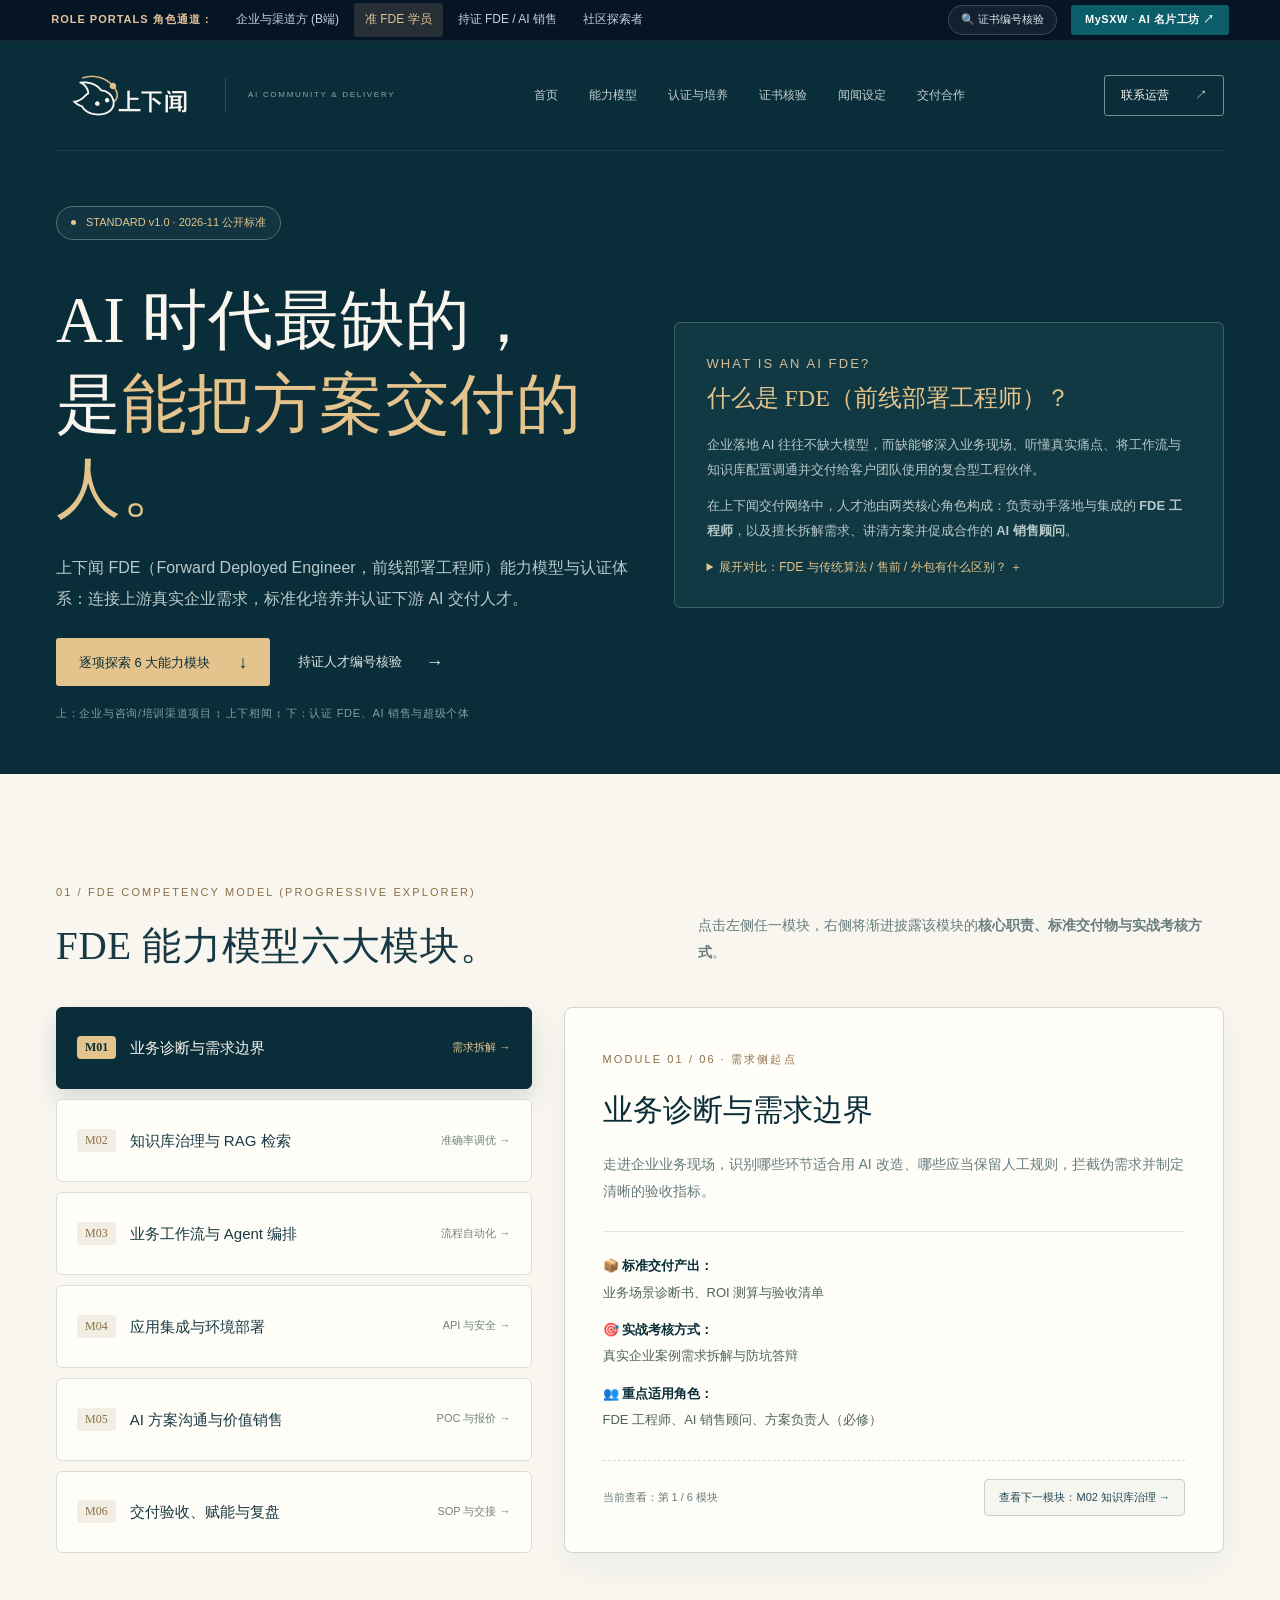
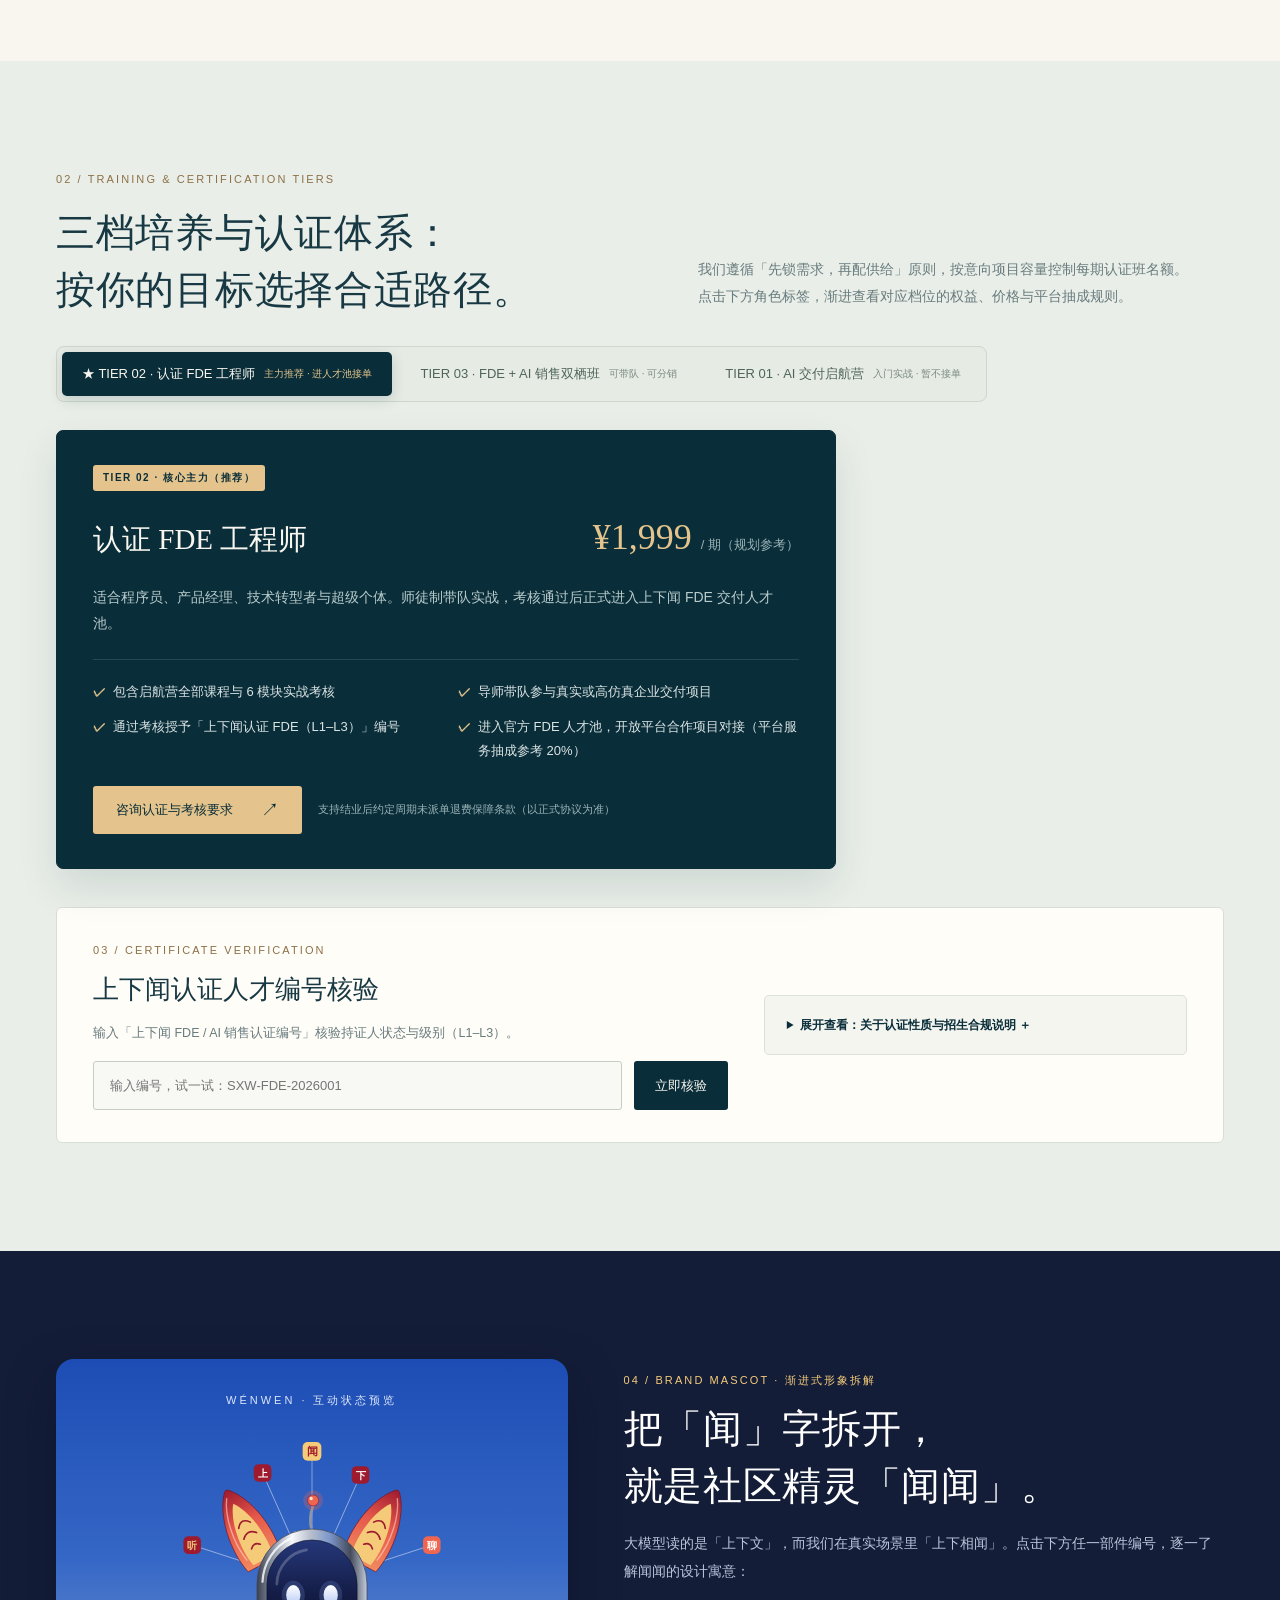
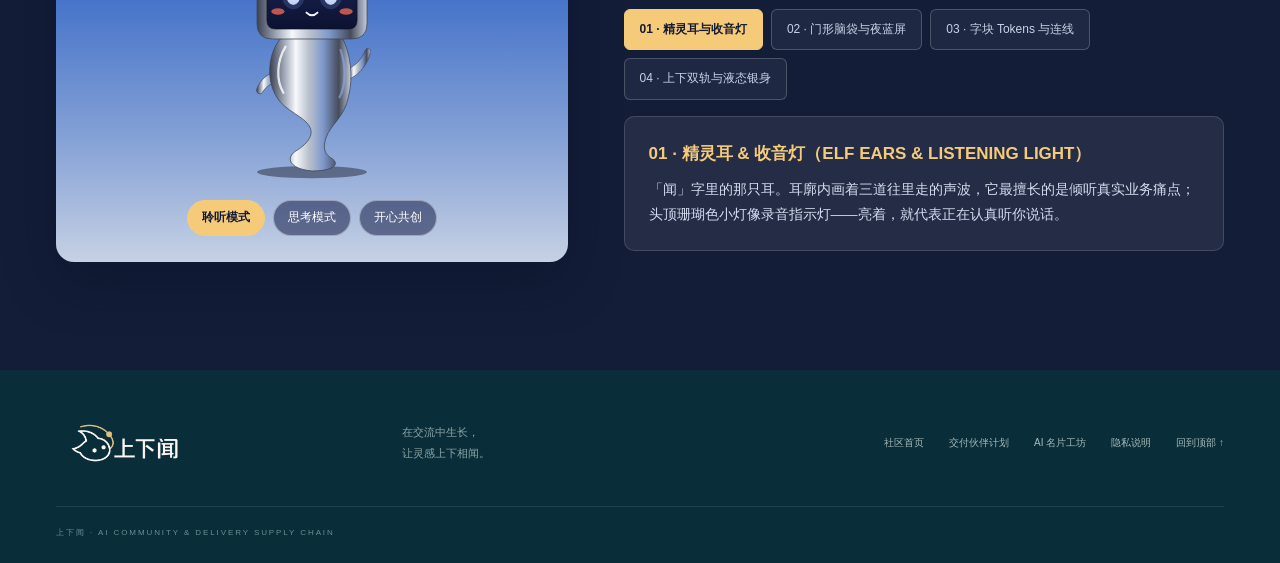
==== fde/index.html @ 6f439d98 "Deploy Shangxiawen official portal (HKMU layout + Progressive Disclosure UI + FDE Academy + WeChat M" ====
<!doctype html>
<html lang="zh-CN">
<head>
  <meta charset="utf-8">
  <meta name="viewport" content="width=device-width,initial-scale=1">
  <meta name="theme-color" content="#092d39">
  <meta name="description" content="上下闻 FDE（前线部署工程师）能力模型 v1.0、6 大考核模块、三级认证体系、证书核验与品牌精灵闻闻设定。">
  <title>FDE 能力模型与认证体系 · 上下闻</title>
  <link rel="icon" href="/assets/shangxiawen-logo.png" type="image/png">
  <link rel="stylesheet" href="/home.css">
  <link rel="stylesheet" href="/progressive.css">
  <link rel="stylesheet" href="/hkmu-portal.css">
  <style>
    .fde-hero-badge { display: inline-flex; align-items: center; gap: 10px; padding: 6px 14px; border: 1px solid #527176; border-radius: 30px; font-size: 11px; color: var(--gold); background: #ffffff0a; margin-bottom: 16px; }
    .definition-box { background: #103943; border: 1px solid #3f6068; border-radius: 6px; padding: 28px 32px; color: #e8ece8; }
    .definition-box h3 { font-family: var(--serif); font-size: 24px; color: var(--gold); margin-bottom: 12px; }
    .definition-box p { font-size: 13px; color: #b7c8c9; line-height: 1.95; }
    .definition-compare { display: grid; grid-template-columns: repeat(3, 1fr); gap: 14px; margin-top: 16px; padding-top: 16px; border-top: 1px solid #ffffff1a; }
    .definition-compare div strong { display: block; font-size: 12px; color: #f4f2e8; margin-bottom: 4px; }
    .definition-compare div span { font-size: 11px; color: #95aeb0; line-height: 1.6; display: block; }

    .tiers-section { background: var(--sage); }
    .tier-single-stage { max-width: 780px; }
    .tier-card { background: #fcfbf7; border: 1px solid #cfd6cc; border-radius: 7px; padding: 34px 36px; display: flex; flex-direction: column; position: relative; }
    .tier-card.featured { background: var(--sea); color: var(--paper); border-color: var(--sea); box-shadow: 0 18px 40px #092d391c; }
    .tier-badge { display: inline-block; align-self: flex-start; font-size: 10px; letter-spacing: 1.5px; padding: 4px 10px; border-radius: 3px; background: #e5ebe2; color: #476056; margin-bottom: 14px; }
    .tier-card.featured .tier-badge { background: var(--gold); color: var(--sea); font-weight: 600; }
    .tier-header-row { display: flex; justify-content: space-between; align-items: baseline; flex-wrap: wrap; gap: 16px; }
    .tier-card h3 { font-family: var(--serif); font-size: 29px; margin: 0; }
    .tier-price { font-family: Georgia, serif; font-size: 36px; color: var(--brass); }
    .tier-card.featured .tier-price { color: var(--gold); }
    .tier-price small { font-size: 13px; font-family: sans-serif; color: var(--muted); font-weight: 400; }
    .tier-card.featured .tier-price small { color: #9ab3b6; }
    .tier-desc { font-size: 14px; line-height: 1.9; color: var(--muted); margin: 14px 0 22px; }
    .tier-card.featured .tier-desc { color: #b9cccc; }
    .tier-list { list-style: none; padding: 0; margin: 0 0 24px; display: grid; grid-template-columns: 1fr 1fr; gap: 12px 24px; font-size: 13px; border-top: 1px solid #dfe4dc; padding-top: 20px; }
    .tier-card.featured .tier-list { border-color: #ffffff1f; color: #dce5e5; }
    .tier-list li { position: relative; padding-left: 20px; }
    .tier-list li::before { content: "✓"; position: absolute; left: 0; color: var(--brass); font-weight: bold; }
    .tier-card.featured .tier-list li::before { color: var(--gold); }

    .verify-box { background: #fffdf8; border: 1px solid var(--line); border-radius: 6px; padding: 32px 36px; margin-top: 38px; display: grid; grid-template-columns: 1.2fr 0.8fr; gap: 36px; align-items: center; }
    .verify-form { display: flex; gap: 12px; margin-top: 16px; }
    .verify-form input { flex: 1; padding: 12px 16px; border: 1px solid #c5cec4; border-radius: 3px; background: #f8f9f5; font-size: 13px; color: var(--ink); }
    .verify-result { margin-top: 16px; padding: 16px 20px; border-radius: 4px; background: #eef2ec; font-size: 12px; line-height: 1.85; color: #365249; }

    .wenwen-section { background: #141d38; color: #f3f5f9; overflow: hidden; }
    .wenwen-grid { display: grid; grid-template-columns: .92fr 1.08fr; gap: 56px; align-items: center; }
    .wenwen-stage { border-radius: 18px; padding: 32px 24px 26px; background: linear-gradient(180deg, #1D4DB4 0%, #3567C6 40%, #86A2D6 76%, #C6D1E4 100%); position: relative; text-align: center; box-shadow: 0 20px 50px rgba(8, 15, 38, 0.45); }
    .wenwen-stage svg { width: 100%; max-width: 330px; height: auto; margin: 0 auto; display: block; }
    .mood-switcher { display: flex; justify-content: center; gap: 8px; margin-top: 18px; flex-wrap: wrap; }
    .mood-switcher button { border: 1px solid rgba(255,255,255,0.4); background: rgba(20, 29, 71, 0.55); color: #fff; padding: 6px 14px; border-radius: 20px; font-size: 12px; backdrop-filter: blur(4px); transition: .2s; }
    .mood-switcher button.active { background: #F5CB7A; color: #141A33; border-color: #F5CB7A; font-weight: 600; }

    .anatomy-tabs { display: flex; flex-wrap: wrap; gap: 8px; margin-top: 24px; }
    .anatomy-tab { border: 1px solid rgba(255,255,255,0.2); background: rgba(255,255,255,0.05); color: #c7d2e8; padding: 9px 15px; border-radius: 6px; font-size: 12px; transition: .18s; }
    .anatomy-tab[aria-selected="true"] { background: #F5CB7A; color: #141A33; border-color: #F5CB7A; font-weight: 600; }
    .anatomy-detail-card { margin-top: 16px; background: rgba(255,255,255,0.07); border: 1px solid rgba(255,255,255,0.14); border-radius: 10px; padding: 22px 24px; }
    .anatomy-detail-card strong { display: block; font-size: 17px; color: #F5CB7A; margin-bottom: 8px; }
    .anatomy-detail-card p { font-size: 13.5px; color: #d5def0; line-height: 1.85; }

    @media (max-width: 960px) {
      .verify-box, .wenwen-grid, .definition-compare, .tier-list { grid-template-columns: 1fr; }
    }
  </style>
</head>
<body>
<a class="skip-link" href="#main">跳到主要内容</a>
<div class="hkmu-utility-bar" role="navigation" aria-label="受众角色快速通道">
  <div class="hkmu-utility-inner">
    <div class="hkmu-audience-links">
      <span class="hkmu-audience-label">ROLE PORTALS 角色通道：</span>
      <a href="/partners.html">企业与渠道方 (B端)</a>
      <a href="#programs" aria-current="true">准 FDE 学员</a>
      <a href="#verify">持证 FDE / AI 销售</a>
      <a href="/index.html#gathering">社区探索者</a>
    </div>
    <div class="hkmu-utility-right">
      <a href="#verify" class="hkmu-quick-search-btn"><span>🔍 证书编号核验</span></a>
      <a href="/index.html#card-studio" class="hkmu-portal-pill"><span>MySXW · AI 名片工坊 ↗</span></a>
    </div>
  </div>
</div>
<header class="header-shell" id="top">
  <div class="header wrap">
    <a class="brand" href="/" aria-label="上下闻首页"><img src="/assets/shangxiawen-logo.png" width="1947" height="808" alt="上下闻"><span>AI COMMUNITY &amp; DELIVERY</span></a>
    <nav aria-label="主导航">
      <a href="/">首页</a>
      <a href="#fde-model">能力模型</a>
      <a href="#programs">认证与培养</a>
      <a href="#verify">证书核验</a>
      <a href="#wenwen-ip">闻闻设定</a>
      <a href="/partners.html">交付合作</a>
    </nav>
    <a class="nav-contact" href="/partners.html#contact">联系运营 <span aria-hidden="true">↗</span></a>
  </div>
</header>

<main id="main">
  <div class="hero-wrap">
    <section class="hero wrap" aria-labelledby="fde-hero-heading">
      <div class="hero-copy">
        <div class="fde-hero-badge"><span class="small-dot" style="margin:0"></span> STANDARD v1.0 · 2026-11 公开标准</div>
        <h1 id="fde-hero-heading">AI 时代最缺的，<br>是<span>能把方案交付的人。</span></h1>
        <p class="hero-lead">上下闻 FDE（Forward Deployed Engineer，前线部署工程师）能力模型与认证体系：连接上游真实企业需求，标准化培养并认证下游 AI 交付人才。</p>
        <div class="actions">
          <a class="button gold" href="#fde-model">逐项探索 6 大能力模块 <span aria-hidden="true">↓</span></a>
          <a class="quiet-link" href="#verify">持证人才编号核验 <span aria-hidden="true">→</span></a>
        </div>
        <p class="hero-note">上：企业与咨询/培训渠道项目 ↕ 上下相闻 ↕ 下：认证 FDE、AI 销售与超级个体</p>
      </div>
      <div class="definition-box">
        <p class="eyebrow" style="color:#d8bd99">WHAT IS AN AI FDE?</p>
        <h3>什么是 FDE（前线部署工程师）？</h3>
        <p>企业落地 AI 往往不缺大模型，而缺能够深入业务现场、听懂真实痛点、将工作流与知识库配置调通并交付给客户团队使用的复合型工程伙伴。</p>
        <p style="margin-top:10px">在上下闻交付网络中，人才池由两类核心角色构成：负责动手落地与集成的 <strong>FDE 工程师</strong>，以及擅长拆解需求、讲清方案并促成合作的 <strong>AI 销售顾问</strong>。</p>
        <!-- 渐进式披露：岗位对比默认折叠 -->
        <details style="margin-top:14px">
          <summary style="cursor:pointer;font-size:12px;color:var(--gold)">展开对比：FDE 与传统算法 / 售前 / 外包有什么区别？ ＋</summary>
          <div class="definition-compare">
            <div>
              <strong>对比传统算法工程师</strong>
              <span>不局限于底层模型训练，专注业务场景应用、RAG 调优与最后十米交付。</span>
            </div>
            <div>
              <strong>对比传统售前顾问</strong>
              <span>不止于 PPT 方案演示，能现场搭建可验证的 POC 原型与自动化工作流。</span>
            </div>
            <div>
              <strong>对比普通软件外包</strong>
              <span>懂 AI 边界与 Prompt/Agent 范式，兼顾效果评估、异常接管与客户团队赋能。</span>
            </div>
          </div>
        </details>
      </div>
    </section>
  </div>

  <!-- 01. 渐进式主从浏览：FDE 能力模型 6 大模块（左侧选模块，右侧展示对应的考核详情） -->
  <section class="section wrap" id="fde-model" aria-labelledby="model-heading">
    <div class="section-head" style="margin-bottom:24px">
      <div>
        <p class="eyebrow muted">01 / FDE COMPETENCY MODEL (PROGRESSIVE EXPLORER)</p>
        <h2 id="model-heading">FDE 能力模型六大模块。</h2>
      </div>
      <p class="section-intro">点击左侧任一模块，右侧将渐进披露该模块的<strong>核心职责、标准交付物与实战考核方式</strong>。</p>
    </div>

    <div class="pd-master-detail">
      <div class="pd-module-list" role="tablist" aria-label="FDE 六大能力模块">
        <button type="button" class="pd-module-tab" role="tab" aria-selected="true" data-mod-idx="0">
          <div class="left"><span class="num">M01</span><strong>业务诊断与需求边界</strong></div>
          <span class="tag">需求拆解 →</span>
        </button>
        <button type="button" class="pd-module-tab" role="tab" aria-selected="false" data-mod-idx="1">
          <div class="left"><span class="num">M02</span><strong>知识库治理与 RAG 检索</strong></div>
          <span class="tag">准确率调优 →</span>
        </button>
        <button type="button" class="pd-module-tab" role="tab" aria-selected="false" data-mod-idx="2">
          <div class="left"><span class="num">M03</span><strong>业务工作流与 Agent 编排</strong></div>
          <span class="tag">流程自动化 →</span>
        </button>
        <button type="button" class="pd-module-tab" role="tab" aria-selected="false" data-mod-idx="3">
          <div class="left"><span class="num">M04</span><strong>应用集成与环境部署</strong></div>
          <span class="tag">API 与安全 →</span>
        </button>
        <button type="button" class="pd-module-tab" role="tab" aria-selected="false" data-mod-idx="4">
          <div class="left"><span class="num">M05</span><strong>AI 方案沟通与价值销售</strong></div>
          <span class="tag">POC 与报价 →</span>
        </button>
        <button type="button" class="pd-module-tab" role="tab" aria-selected="false" data-mod-idx="5">
          <div class="left"><span class="num">M06</span><strong>交付验收、赋能与复盘</strong></div>
          <span class="tag">SOP 与交接 →</span>
        </button>
      </div>

      <div class="pd-module-detail-stage pd-view-panel" id="mod-detail-stage" role="tabpanel" aria-live="polite">
        <div>
          <span class="eyebrow muted" id="mod-code">MODULE 01 / 06 · 需求侧起点</span>
          <h3 id="mod-title" style="font-family:var(--serif);font-size:30px;margin:12px 0 14px;color:var(--sea)">业务诊断与需求边界</h3>
          <p id="mod-desc" style="font-size:14px;color:var(--muted);line-height:1.95">走进企业业务现场，识别哪些环节适合用 AI 改造、哪些应当保留人工规则，拦截伪需求并制定清晰的验收指标。</p>
          <div style="margin-top:26px;padding-top:22px;border-top:1px solid #e2e6de;display:grid;gap:14px;font-size:13px">
            <div><strong style="color:var(--sea);display:block;margin-bottom:3px">📦 标准交付产出：</strong><span id="mod-output" style="color:#4f645c">业务场景诊断书、ROI 测算与验收清单</span></div>
            <div><strong style="color:var(--sea);display:block;margin-bottom:3px">🎯 实战考核方式：</strong><span id="mod-exam" style="color:#4f645c">真实企业案例需求拆解与防坑答辩</span></div>
            <div><strong style="color:var(--sea);display:block;margin-bottom:3px">👥 重点适用角色：</strong><span id="mod-role" style="color:#4f645c">FDE 工程师、AI 销售顾问、方案负责人（必修）</span></div>
          </div>
        </div>
        <div style="margin-top:28px;padding-top:18px;border-top:1px dashed #d5dcd2;display:flex;justify-content:space-between;align-items:center">
          <span style="font-size:11px;color:var(--muted)" id="mod-progress">当前查看：第 1 / 6 模块</span>
          <button type="button" class="pd-reveal-trigger" id="mod-next-btn" style="margin:0">查看下一模块：M02 知识库治理 →</button>
        </div>
      </div>
    </div>
  </section>

  <!-- 02. 渐进式档位切换：三档培养与认证体系（默认聚焦推荐档位，点击胶囊切换） -->
  <section class="section tiers-section" id="programs" aria-labelledby="tiers-heading">
    <div class="wrap">
      <div class="section-head" style="margin-bottom:28px">
        <div>
          <p class="eyebrow muted">02 / TRAINING &amp; CERTIFICATION TIERS</p>
          <h2 id="tiers-heading">三档培养与认证体系：<br>按你的目标选择合适路径。</h2>
        </div>
        <p class="section-intro">我们遵循「先锁需求，再配供给」原则，按意向项目容量控制每期认证班名额。<br>点击下方角色标签，渐进查看对应档位的权益、价格与平台抽成规则。</p>
      </div>

      <div class="pd-pill-bar" role="tablist" aria-label="选择培养与认证档位">
        <button type="button" class="pd-pill-btn" role="tab" aria-selected="true" data-tier-tab="tier2">
          <span>★ TIER 02 · 认证 FDE 工程师</span>
          <small>主力推荐 · 进人才池接单</small>
        </button>
        <button type="button" class="pd-pill-btn" role="tab" aria-selected="false" data-tier-tab="tier3">
          <span>TIER 03 · FDE + AI 销售双栖班</span>
          <small>可带队 · 可分销</small>
        </button>
        <button type="button" class="pd-pill-btn" role="tab" aria-selected="false" data-tier-tab="tier1">
          <span>TIER 01 · AI 交付启航营</span>
          <small>入门实战 · 暂不接单</small>
        </button>
      </div>

      <div class="tier-single-stage">
        <article class="tier-card featured pd-view-panel" data-tier-panel="tier2">
          <span class="tier-badge">TIER 02 · 核心主力（推荐）</span>
          <div class="tier-header-row">
            <h3>认证 FDE 工程师</h3>
            <div class="tier-price">¥1,999 <small>/ 期（规划参考）</small></div>
          </div>
          <p class="tier-desc">适合程序员、产品经理、技术转型者与超级个体。师徒制带队实战，考核通过后正式进入上下闻 FDE 交付人才池。</p>
          <ul class="tier-list">
            <li>包含启航营全部课程与 6 模块实战考核</li>
            <li>导师带队参与真实或高仿真企业交付项目</li>
            <li>通过考核授予「上下闻认证 FDE（L1–L3）」编号</li>
            <li>进入官方 FDE 人才池，开放平台合作项目对接（平台服务抽成参考 20%）</li>
          </ul>
          <div style="display:flex;gap:16px;align-items:center;flex-wrap:wrap">
            <a class="button gold" href="/partners.html#contact" style="width:auto">咨询认证与考核要求 <span>↗</span></a>
            <span style="font-size:11px;color:#9ab3b6">支持结业后约定周期未派单退费保障条款（以正式协议为准）</span>
          </div>
        </article>

        <article class="tier-card pd-view-panel" data-tier-panel="tier3" hidden>
          <span class="tier-badge">TIER 03 · 复合伙伴</span>
          <div class="tier-header-row">
            <h3>FDE + AI 销售双栖班</h3>
            <div class="tier-price">¥2,999 <small>/ 期（规划参考）</small></div>
          </div>
          <p class="tier-desc">适合咨询顾问、ToB 销售、运营主理人及 OPC 团队负责人。既懂技术交付边界，又能独立谈单与带队交付。</p>
          <ul class="tier-list">
            <li>涵盖 FDE 交付能力 + AI 销售谈单与陪跑方法论</li>
            <li>进入 FDE 人才池 + AI 销售池双重对接网络</li>
            <li>具备带人交付与渠道业务分销资格（平台服务抽成参考 15%）</li>
            <li>优秀者可申请成为上下闻城市合伙人</li>
          </ul>
          <div>
            <a class="button dark" href="/partners.html#contact" style="width:auto">了解双栖伙伴与城市合作 <span>↗</span></a>
          </div>
        </article>

        <article class="tier-card pd-view-panel" data-tier-panel="tier1" hidden>
          <span class="tier-badge">TIER 01 · 入门实战</span>
          <div class="tier-header-row">
            <h3>AI 交付启航营</h3>
            <div class="tier-price">¥999 <small>/ 期（规划参考）</small></div>
          </div>
          <p class="tier-desc">适合希望掌握 FDE 六大模块基础方法、跑通从需求诊断到工作流搭建全流程的学习者与转型探索者。</p>
          <ul class="tier-list">
            <li>FDE 能力模型 6 大模块核心方法精讲</li>
            <li>真实企业脱敏场景沙盘演练</li>
            <li>上下闻校友社群与线下城市沙龙优先席位</li>
            <li>结业颁发启航营完课证明（暂不进入派单池）</li>
          </ul>
          <div>
            <a class="button dark" href="/partners.html#contact" style="width:auto">预约启航营名单 <span>↗</span></a>
          </div>
        </article>
      </div>

      <div class="verify-box" id="verify" aria-labelledby="verify-heading">
        <div>
          <p class="eyebrow muted">03 / CERTIFICATE VERIFICATION</p>
          <h3 id="verify-heading" style="font-family:var(--serif);font-size:26px;margin:6px 0 8px">上下闻认证人才编号核验</h3>
          <p style="font-size:12.5px;color:var(--muted);line-height:1.85">输入「上下闻 FDE / AI 销售认证编号」核验持证人状态与级别（L1–L3）。</p>
          <form class="verify-form" id="verify-form">
            <input type="text" id="cert-input" placeholder="输入编号，试一试：SXW-FDE-2026001" aria-label="证书编号">
            <button type="submit" class="button dark" style="padding:12px 20px;min-height:0">立即核验</button>
          </form>
          <div class="verify-result" id="verify-result" hidden></div>
        </div>
        <div>
          <details style="background:#f4f5ef;padding:18px 22px;border-radius:5px;border:1px solid #dce1d7;font-size:12px;line-height:1.85;color:#556860">
            <summary style="cursor:pointer;color:var(--sea);font-weight:600">展开查看：关于认证性质与招生合规说明 ＋</summary>
            <div style="margin-top:10px">
              <p>1.「上下闻 FDE 认证」系上下闻平台基于企业实战需求制定的自有能力评估标准，非国家职业资格认证。</p>
              <p style="margin-top:6px">2. 首批认证班严格遵循「先锁需求，再造供给」原则，待 B 端渠道合作签约达标后定向开启招生，具体开班排期与退费条款以正式协议为准。</p>
            </div>
          </details>
        </div>
      </div>
    </div>
  </section>

  <!-- 04. 闻闻 SVG 互动与渐进式部件拆解 -->
  <section class="section wenwen-section" id="wenwen-ip" aria-labelledby="wenwen-heading">
    <svg width="0" height="0" style="position:absolute;width:0;height:0;overflow:hidden" aria-hidden="true" focusable="false">
      <defs>
        <linearGradient id="wwChrome" x1="0" y1="0" x2="1" y2="0">
          <stop offset="0" stop-color="#3B4150"></stop>
          <stop offset="0.16" stop-color="#959DAD"></stop>
          <stop offset="0.32" stop-color="#F6F8FC"></stop>
          <stop offset="0.48" stop-color="#BAC1CD"></stop>
          <stop offset="0.66" stop-color="#7D97CB"></stop>
          <stop offset="0.85" stop-color="#454B5A"></stop>
          <stop offset="1" stop-color="#C3CCDC"></stop>
        </linearGradient>
        <linearGradient id="wwPanel" x1="0" y1="0" x2="0" y2="1">
          <stop offset="0" stop-color="#26387A"></stop>
          <stop offset="0.6" stop-color="#141D47"></stop>
          <stop offset="1" stop-color="#0C1230"></stop>
        </linearGradient>
        <linearGradient id="wwEarFill" x1="0" y1="1" x2="0" y2="0">
          <stop offset="0" stop-color="#F28A5E"></stop>
          <stop offset="0.55" stop-color="#E5574A"></stop>
          <stop offset="1" stop-color="#9E1A2E"></stop>
        </linearGradient>
        <linearGradient id="wwEyeFill" x1="0" y1="0" x2="0" y2="1">
          <stop offset="0" stop-color="#FFFFFF"></stop>
          <stop offset="1" stop-color="#B9CCF5"></stop>
        </linearGradient>
        <g id="wwEar">
          <path d="M -34 0 C -46 -48 -34 -116 -4 -148 Q 0 -152 4 -148 C 34 -116 46 -48 34 0 Z" fill="url(#wwEarFill)" stroke="#7A1424" stroke-width="1.2"></path>
          <path d="M -20 -6 C -28 -44 -20 -96 0 -122 C 20 -96 28 -44 20 -6 Z" fill="#F5CB7A"></path>
          <g fill="none" stroke="#9E1A2E" stroke-width="3" stroke-linecap="round">
            <path d="M -9 -34 Q 0 -44 9 -34"></path>
            <path d="M -13 -56 Q 0 -70 13 -56"></path>
            <path d="M -12 -78 Q 0 -94 12 -78"></path>
          </g>
          <path d="M -26 -20 C -34 -60 -24 -110 -6 -136" fill="none" stroke="#FFD9C9" stroke-width="2.5" stroke-linecap="round" opacity="0.6"></path>
        </g>
        <g id="wwAntenna">
          <path d="M 300 204 Q 293 180 302 158" fill="none" stroke="#8D95A6" stroke-width="5" stroke-linecap="round"></path>
          <circle cx="302" cy="148" r="18" fill="#EE6650" opacity="0.28"></circle>
          <circle cx="302" cy="148" r="10" fill="#EE6650" stroke="#9E1A2E" stroke-width="1.2"></circle>
          <circle cx="298.5" cy="144.5" r="3" fill="#FFE1D6"></circle>
        </g>
        <g id="wwDoor">
          <path d="M 200 300 A 100 100 0 0 1 400 300 L 400 372 Q 400 400 372 400 L 228 400 Q 200 400 200 372 Z" fill="url(#wwChrome)" stroke="#3F4655" stroke-width="1.4"></path>
          <path d="M 210 296 A 91 91 0 0 1 262 217" fill="none" stroke="#FFFFFF" stroke-width="4" stroke-linecap="round" opacity="0.8"></path>
          <path d="M 218 302 A 82 82 0 0 1 382 302 L 382 366 Q 382 382 366 382 L 234 382 Q 218 382 218 366 Z" fill="url(#wwPanel)" stroke="#0A0F24" stroke-width="1"></path>
          <path d="M 236 300 A 64 64 0 0 1 290 238" fill="none" stroke="#FFFFFF" stroke-width="5" stroke-linecap="round" opacity="0.22"></path>
        </g>
        <g id="wwEyes">
          <ellipse cx="266" cy="320" rx="21" ry="26" fill="#8FB0FF" opacity="0.18"></ellipse>
          <ellipse cx="334" cy="320" rx="21" ry="26" fill="#8FB0FF" opacity="0.18"></ellipse>
          <ellipse cx="266" cy="320" rx="13" ry="18" fill="url(#wwEyeFill)"></ellipse>
          <ellipse cx="334" cy="320" rx="13" ry="18" fill="url(#wwEyeFill)"></ellipse>
        </g>
        <g id="wwBlush" fill="#EE6650" opacity="0.8">
          <ellipse cx="238" cy="350" rx="12" ry="6"></ellipse>
          <ellipse cx="362" cy="350" rx="12" ry="6"></ellipse>
        </g>
        <g id="wwBody">
          <path d="M 238 458 C 220 462 206 474 200 490 C 197 498 205 503 210 497 C 216 486 226 480 240 478 Z" fill="url(#wwChrome)" stroke="#3F4655" stroke-width="1.2"></path>
          <path d="M 362 456 C 378 450 390 438 396 422 C 399 414 408 416 406 425 C 402 444 388 464 366 474 Z" fill="url(#wwChrome)" stroke="#3F4655" stroke-width="1.2"></path>
          <path d="M 246 396 C 222 420 214 470 236 506 C 252 532 286 540 296 560 C 304 576 290 592 270 604 C 252 616 258 636 300 640 C 342 640 352 626 334 616 C 318 606 322 590 326 578 C 334 556 360 540 366 506 C 376 470 370 424 354 396 Z" fill="url(#wwChrome)" stroke="#3F4655" stroke-width="1.4"></path>
          <path d="M 252 414 C 236 440 234 474 248 498" fill="none" stroke="#FFFFFF" stroke-width="4" stroke-linecap="round" opacity="0.8"></path>
          <path d="M 352 420 C 362 450 362 482 350 506" fill="none" stroke="#8EAEEB" stroke-width="4" stroke-linecap="round" opacity="0.6"></path>
        </g>
        <g id="wwBurst" fill="none" stroke="#E3EAF8" stroke-width="1.4" stroke-opacity="0.65" stroke-linecap="round">
          <g transform="rotate(0 300 300)"><path d="M300 300 L300 76"></path><g transform="translate(300 59)"><rect x="-17" y="-17" width="34" height="34" rx="9" fill="#F5CB7A" stroke="none"></rect><text x="0" y="7" text-anchor="middle" font-family="serif" font-weight="900" font-size="20" fill="#9E1A2E" stroke="none">闻</text></g></g>
          <g transform="rotate(-24 300 300)"><path d="M300 300 L300 96"></path><g transform="translate(300 79) rotate(24)"><rect x="-16" y="-16" width="32" height="32" rx="9" fill="#9E1A2E" stroke="none"></rect><text x="0" y="6.5" text-anchor="middle" font-family="serif" font-weight="900" font-size="19" fill="#FFFFFF" stroke="none">上</text></g></g>
          <g transform="rotate(24 300 300)"><path d="M300 300 L300 100"></path><g transform="translate(300 83) rotate(-24)"><rect x="-16" y="-16" width="32" height="32" rx="9" fill="#9E1A2E" stroke="none"></rect><text x="0" y="6.5" text-anchor="middle" font-family="serif" font-weight="900" font-size="19" fill="#FFFFFF" stroke="none">下</text></g></g>
          <g transform="rotate(-72 300 300)"><path d="M300 300 L300 88"></path><g transform="translate(300 71) rotate(72)"><rect x="-16" y="-16" width="32" height="32" rx="9" fill="#9E1A2E" stroke="none"></rect><text x="0" y="6.5" text-anchor="middle" font-family="serif" font-weight="900" font-size="19" fill="#F5CB7A" stroke="none">听</text></g></g>
          <g transform="rotate(72 300 300)"><path d="M300 300 L300 88"></path><g transform="translate(300 71) rotate(-72)"><rect x="-16" y="-16" width="32" height="32" rx="9" fill="#EE6650" stroke="none"></rect><text x="0" y="6.5" text-anchor="middle" font-family="serif" font-weight="900" font-size="19" fill="#FFFFFF" stroke="none">聊</text></g></g>
        </g>
      </defs>
    </svg>

    <div class="wrap wenwen-grid">
      <div class="wenwen-stage">
        <p style="font-size:11px;letter-spacing:3px;color:#DCE6FA;margin-bottom:8px">WÉNWEN · 互动状态预览</p>
        <svg id="ww-svg-listen" viewBox="0 0 600 660" role="img" aria-label="闻闻精灵：聆听状态">
          <ellipse cx="300" cy="642" rx="100" ry="11" fill="#05070E" opacity="0.4"></ellipse>
          <use href="#wwBody"></use>
          <use href="#wwBurst"></use>
          <use href="#wwEar" transform="translate(214 262) rotate(-28)"></use>
          <use href="#wwEar" transform="translate(386 262) rotate(28) scale(-1 1)"></use>
          <use href="#wwAntenna"></use>
          <use href="#wwDoor"></use>
          <use href="#wwEyes"></use>
          <use href="#wwBlush"></use>
          <path d="M 290 352 Q 300 362 310 352" fill="none" stroke="#F4F7FF" stroke-width="3.5" stroke-linecap="round"></path>
        </svg>
        <svg id="ww-svg-think" viewBox="0 0 600 660" role="img" aria-label="闻闻精灵：思考状态" hidden>
          <ellipse cx="300" cy="642" rx="100" ry="11" fill="#05070E" opacity="0.4"></ellipse>
          <use href="#wwBody"></use>
          <use href="#wwBurst"></use>
          <use href="#wwEar" transform="translate(214 262) rotate(-16)"></use>
          <use href="#wwEar" transform="translate(386 266) rotate(46) scale(-1 1)"></use>
          <use href="#wwAntenna"></use>
          <use href="#wwDoor"></use>
          <ellipse cx="272" cy="312" rx="12" ry="16" fill="url(#wwEyeFill)"></ellipse>
          <ellipse cx="340" cy="312" rx="12" ry="16" fill="url(#wwEyeFill)"></ellipse>
          <use href="#wwBlush"></use>
          <circle cx="306" cy="355" r="5.5" fill="none" stroke="#F4F7FF" stroke-width="3"></circle>
          <circle cx="300" cy="290" r="128" fill="none" stroke="#FFFFFF" stroke-width="3" stroke-dasharray="3 13" stroke-linecap="round" opacity="0.85"></circle>
        </svg>
        <svg id="ww-svg-happy" viewBox="0 0 600 660" role="img" aria-label="闻闻精灵：开心状态" hidden>
          <ellipse cx="300" cy="642" rx="100" ry="11" fill="#05070E" opacity="0.4"></ellipse>
          <use href="#wwBody"></use>
          <use href="#wwBurst"></use>
          <use href="#wwEar" transform="translate(216 258) rotate(-18)"></use>
          <use href="#wwEar" transform="translate(384 258) rotate(18) scale(-1 1)"></use>
          <use href="#wwAntenna"></use>
          <use href="#wwDoor"></use>
          <path d="M 250 326 Q 266 302 282 326 M 318 326 Q 334 302 350 326" fill="none" stroke="#F4F7FF" stroke-width="6" stroke-linecap="round"></path>
          <use href="#wwBlush"></use>
          <path d="M 284 342 Q 300 372 316 342 Z" fill="#F4F7FF" stroke="#F4F7FF" stroke-width="2" stroke-linejoin="round"></path>
        </svg>
        <div class="mood-switcher" role="group" aria-label="切换闻闻表情">
          <button type="button" class="active" data-mood="listen">聆听模式</button>
          <button type="button" data-mood="think">思考模式</button>
          <button type="button" data-mood="happy">开心共创</button>
        </div>
      </div>

      <div>
        <p class="eyebrow" style="color:#F5CB7A">04 / BRAND MASCOT · 渐进式形象拆解</p>
        <h2 id="wenwen-heading" style="color:#fff;margin-top:10px">把「闻」字拆开，<br>就是社区精灵「闻闻」。</h2>
        <p style="font-size:14px;color:#b9c5dc;line-height:1.95;margin-top:16px">
          大模型读的是「上下文」，而我们在真实场景里「上下相闻」。点击下方任一部件编号，逐一了解闻闻的设计寓意：
        </p>

        <div class="anatomy-tabs" role="tablist" aria-label="闻闻部位拆解">
          <button type="button" class="anatomy-tab" role="tab" aria-selected="true" data-anat="0">01 · 精灵耳与收音灯</button>
          <button type="button" class="anatomy-tab" role="tab" aria-selected="false" data-anat="1">02 · 门形脑袋与夜蓝屏</button>
          <button type="button" class="anatomy-tab" role="tab" aria-selected="false" data-anat="2">03 · 字块 Tokens 与连线</button>
          <button type="button" class="anatomy-tab" role="tab" aria-selected="false" data-anat="3">04 · 上下双轨与液态银身</button>
        </div>
        <div class="anatomy-detail-card pd-view-panel" id="anatomy-detail">
          <strong id="anat-title">01 · 精灵耳 &amp; 收音灯（ELF EARS &amp; LISTENING LIGHT）</strong>
          <p id="anat-desc">「闻」字里的那只耳。耳廓内画着三道往里走的声波，它最擅长的是倾听真实业务痛点；头顶珊瑚色小灯像录音指示灯——亮着，就代表正在认真听你说话。</p>
        </div>
      </div>
    </div>
  </section>
</main>

<footer class="footer">
  <div class="wrap footer-inner">
    <a class="brand" href="/" aria-label="返回上下闻首页"><img src="/assets/shangxiawen-logo.png" width="1947" height="808" alt="上下闻"></a>
    <p>在交流中生长，<br>让灵感上下相闻。</p>
    <nav aria-label="页尾导航">
      <a href="/">社区首页</a>
      <a href="/partners.html">交付伙伴计划</a>
      <a href="/#card-studio">AI 名片工坊</a>
      <a href="/privacy.html">隐私说明</a>
      <a href="#top">回到顶部 ↑</a>
    </nav>
    <span class="footer-sign">上下闻 · AI COMMUNITY &amp; DELIVERY SUPPLY CHAIN</span>
  </div>
</footer>

<script>
  // 1. FDE 6 大模块渐进式主从面板数据与交互
  const fdeModules = [
    {
      code: 'MODULE 01 / 06 · 需求侧起点',
      title: '业务诊断与需求边界',
      desc: '走进企业业务现场，识别哪些环节适合用 AI 改造、哪些应当保留人工规则，拦截伪需求并制定清晰的验收指标。',
      output: '业务场景诊断书、ROI 测算与验收清单',
      exam: '真实企业案例需求拆解与防坑答辩',
      role: 'FDE 工程师、AI 销售顾问、方案负责人（必修）',
      nextLabel: '查看下一模块：M02 知识库治理 →'
    },
    {
      code: 'MODULE 02 / 06 · 数据与知识层',
      title: '知识库治理与 RAG 检索',
      desc: '清洗企业非结构化文档（PDF、表格、手册），设计切片策略、元数据标签与检索增强管线，解决幻觉与答非所问。',
      output: '高准确率企业知识库、QA 测试集（≥50 题）',
      exam: '召回率与回答准确率盲测达标',
      role: 'FDE 工程师、知识工程实施伙伴',
      nextLabel: '查看下一模块：M03 业务工作流 →'
    },
    {
      code: 'MODULE 03 / 06 · 流程编排层',
      title: '业务工作流与 Agent 编排',
      desc: '使用主流编排工具（Dify / Coze / n8n / LangGraph 等）把多步业务动作串成稳定流程，设计人工复核与异常兜底节点。',
      output: '可稳定运行的自动化工作流与异常处理手册',
      exam: '给定边界条件下的压力测试与容错验收',
      role: 'FDE 工程师、独立开发者、工作流专家',
      nextLabel: '查看下一模块：M04 应用集成 →'
    },
    {
      code: 'MODULE 04 / 06 · 系统工程层',
      title: '应用集成与环境部署',
      desc: '将 AI 能力接入企微、飞书、钉钉或现有业务系统 API，处理私有化/云端环境配置、权限隔离与数据安全合规。',
      output: '端到端集成系统、接口文档与安全检查表',
      exam: '跨平台联调演示与权限安全审查',
      role: 'FDE 工程师、全栈开发与系统集成团队',
      nextLabel: '查看下一模块：M05 方案沟通 →'
    },
    {
      code: 'MODULE 05 / 06 · 商业转化层',
      title: 'AI 方案沟通与价值销售',
      desc: '面向企业决策者与业务负责人，用听得懂的业务语言讲清 AI 方案价值、边界与报价逻辑，现场演示 POC 打消顾虑。',
      output: 'POC 现场演示方案、立项建议书与报价单',
      exam: '模拟客户老板与业务主管现场高压问答',
      role: 'AI 销售顾问、FDE 双栖伙伴、咨询顾问',
      nextLabel: '查看下一模块：M06 交付验收 →'
    },
    {
      code: 'MODULE 06 / 06 · 闭环沉淀层',
      title: '交付验收、赋能与复盘',
      desc: '编写一线员工看得懂的操作 SOP，完成客户团队培训交接、二期需求挖掘，并将项目脱敏沉淀为可复用的行业模板。',
      output: '客户交接 SOP、培训课件与脱敏交付复盘报告',
      exam: '交付物完整性评审与客户满意度模拟验收',
      role: '全体认证 FDE 与项目交付负责人',
      nextLabel: '↺ 回到第 1 模块：M01 业务诊断'
    }
  ];

  let curModIdx = 0;
  const modTabs = document.querySelectorAll('[data-mod-idx]');
  function selectModule(idx) {
    curModIdx = (idx + fdeModules.length) % fdeModules.length;
    const item = fdeModules[curModIdx];
    modTabs.forEach((t, i) => t.setAttribute('aria-selected', String(i === curModIdx)));
    document.getElementById('mod-code').textContent = item.code;
    document.getElementById('mod-title').textContent = item.title;
    document.getElementById('mod-desc').textContent = item.desc;
    document.getElementById('mod-output').textContent = item.output;
    document.getElementById('mod-exam').textContent = item.exam;
    document.getElementById('mod-role').textContent = item.role;
    document.getElementById('mod-progress').textContent = `当前查看：第 ${curModIdx + 1} / 6 模块`;
    document.getElementById('mod-next-btn').textContent = item.nextLabel;
  }
  modTabs.forEach(btn => btn.addEventListener('click', () => selectModule(Number(btn.dataset.modIdx))));
  document.getElementById('mod-next-btn').addEventListener('click', () => selectModule(curModIdx + 1));

  // 2. 三档认证体系胶囊切换
  const tierTabs = document.querySelectorAll('[data-tier-tab]');
  const tierPanels = document.querySelectorAll('[data-tier-panel]');
  tierTabs.forEach(tab => {
    tab.addEventListener('click', () => {
      const target = tab.dataset.tierTab;
      tierTabs.forEach(t => t.setAttribute('aria-selected', String(t === tab)));
      tierPanels.forEach(p => { p.hidden = p.dataset.tierPanel !== target; });
    });
  });

  // 3. 证书核验演示逻辑
  const demoCerts = {
    'SXW-FDE-2026001': { name: '林*（示例持证人）', level: 'L2 · 独立交付 FDE', modules: 'M01–M06 全模块通过', status: '有效（有效期至 2027-11）', city: '深圳 / 远程' },
    'SXW-FDE-2026002': { name: '陈*（示例持证人）', level: 'L3 · 架构与带队 FDE + AI 销售', modules: 'M01–M06 全模块优秀', status: '有效（有效期至 2027-11）', city: '深圳 / 广州' }
  };
  document.getElementById('verify-form').addEventListener('submit', e => {
    e.preventDefault();
    const code = document.getElementById('cert-input').value.trim().toUpperCase();
    const box = document.getElementById('verify-result');
    box.hidden = false;
    if (!code) {
      box.textContent = '请输入证书编号（可尝试输入示例编号：SXW-FDE-2026001）。';
      return;
    }
    const match = demoCerts[code];
    if (match) {
      box.innerHTML = `<strong>✓ 核验通过 · ${code}</strong><br>持证人：${match.name} ｜ 认证级别：${match.level}<br>考核模块：${match.modules} ｜ 常驻地：${match.city} ｜ 状态：${match.status}`;
    } else {
      box.innerHTML = `未查询到编号 <strong>${code}</strong> 的公开记录。<br>首批认证班正在筹备中；如需核实候选人实施经验，请前往<a href="/partners.html#contact" style="text-decoration:underline;margin-left:4px">联系运营人工核实 ↗</a>（也可输入示例 <code>SXW-FDE-2026001</code> 体验）。`;
    }
  });

  // 4. 闻闻表情状态切换 & 部位渐进拆解
  const moodBtns = document.querySelectorAll('[data-mood]');
  const moodSvgs = {
    listen: document.getElementById('ww-svg-listen'),
    think: document.getElementById('ww-svg-think'),
    happy: document.getElementById('ww-svg-happy')
  };
  moodBtns.forEach(btn => {
    btn.addEventListener('click', () => {
      const target = btn.dataset.mood;
      moodBtns.forEach(b => b.classList.toggle('active', b === btn));
      Object.entries(moodSvgs).forEach(([k, svg]) => { svg.hidden = k !== target; });
    });
  });

  const anatomyData = [
    {
      title: '01 · 精灵耳 & 收音灯（ELF EARS & LISTENING LIGHT）',
      desc: '「闻」字里的那只耳。耳廓内画着三道往里走的声波，它最擅长的是倾听真实业务痛点；头顶珊瑚色小灯像录音指示灯——亮着，就代表正在认真听你说话。'
    },
    {
      title: '02 · 门形脑袋 & 夜蓝屏（DOOR HEAD & SCREEN）',
      desc: '「闻」字的外框是「门」。拱门里的深蓝屏幕与琥珀/星光大眼，是它看着你、与每位社区伙伴眼神互动的窗口。'
    },
    {
      title: '03 · 字块 Tokens & 注意力连线（TOKENS & ATTENTION）',
      desc: '飞出去的方块写着「上、下、闻、听、聊」……每一块都是一个 Token；放射状细线连着节点和声波，把分散的灵感与需求连成可见的网络。'
    },
    {
      title: '04 · 双轨道 & 扭转液态银身（ORBITS & TWISTED CHROME）',
      desc: '上轨记住已经说过的「上文」，下轨承载还没说出口的「下文」；液态金属旋尾从桌面拧着生长上来，映出天幕的暖光。'
    }
  ];
  const anatTabs = document.querySelectorAll('[data-anat]');
  anatTabs.forEach(tab => {
    tab.addEventListener('click', () => {
      const item = anatomyData[Number(tab.dataset.anat)];
      anatTabs.forEach(t => t.setAttribute('aria-selected', String(t === tab)));
      document.getElementById('anat-title').textContent = item.title;
      document.getElementById('anat-desc').textContent = item.desc;
    });
  });
</script>
</body>
</html>
---- home.css ----
:root {
  color-scheme: light;
  --sea: #092d39;
  --sea-light: #143e49;
  --paper: #f8f6ef;
  --ink: #183943;
  --muted: #687b7e;
  --gold: #e4c48c;
  --brass: #8c7046;
  --line: #d9ded5;
  --sage: #e9eee8;
  --serif: "Songti SC", "STSong", "Noto Serif CJK SC", serif;
}

* { box-sizing: border-box; }
html { scroll-behavior: smooth; scroll-padding-top: 28px; }
body {
  margin: 0;
  background: var(--paper);
  color: var(--ink);
  font-family: -apple-system, BlinkMacSystemFont, "PingFang SC", "Microsoft YaHei", sans-serif;
  font-size: 15px;
  line-height: 1.8;
  -webkit-font-smoothing: antialiased;
}
[hidden] { display: none !important; }
button, input, textarea, select { font: inherit; }
button, a { -webkit-tap-highlight-color: transparent; touch-action: manipulation; }
button { cursor: pointer; }
button:disabled { cursor: not-allowed; opacity: .55; }
a { color: inherit; text-decoration: none; }
img { display: block; max-width: 100%; }
button, a, summary { outline-offset: 5px; }
:focus-visible { outline: 2px solid var(--brass); outline-offset: 5px; }
::selection { color: var(--sea); background: #e4c48c9c; }
h1, h2, h3, p { margin: 0; }
h1, h2, h3 { font-weight: 500; }
p, li, dd, h1, h2, h3, a, button, strong { overflow-wrap: anywhere; }
.wrap { width: calc(100% - 112px); max-width: 1280px; margin-inline: auto; }
.section { padding-block: 108px; }
.skip-link {
  position: absolute;
  z-index: 20;
  left: 20px;
  top: 16px;
  padding: 10px 18px;
  background: var(--gold);
  color: var(--sea);
  transform: translateY(-160%);
}
.skip-link:focus { transform: translateY(0); }
.eyebrow { font-size: 11px; letter-spacing: 2.1px; line-height: 1.9; font-weight: 500; }
.eyebrow.muted { color: var(--brass); }
.small-dot { display: inline-block; width: 5px; height: 5px; margin: 0 9px 2px 1px; background: var(--gold); border-radius: 50%; }
.button {
  min-height: 48px;
  display: inline-flex;
  align-items: center;
  justify-content: center;
  gap: 28px;
  padding: 13px 22px;
  border: 1px solid transparent;
  border-radius: 3px;
  font-size: 13px;
  line-height: 1.5;
  font-weight: 500;
  transition: background-color .18s ease, border-color .18s ease;
}
.button > span, .arrow-link > span, .quiet-link > span { flex-shrink: 0; font-size: 18px; line-height: 1; }
.button.gold { background: var(--gold); color: var(--sea); }
.button.gold:hover { background: #eed4a8; }
.button.dark { background: var(--sea); color: var(--paper); }
.button.dark:hover { background: var(--sea-light); }
.actions { display: flex; align-items: center; flex-wrap: wrap; gap: 20px 28px; }
.quiet-link, .arrow-link { display: inline-flex; align-items: center; gap: 23px; font-size: 13px; line-height: 1.6; padding-block: 9px; }
.quiet-link { color: #e1e7e4; }
.quiet-link:hover, .arrow-link:hover { text-decoration: underline; text-underline-offset: 6px; }
.arrow-link { border-bottom: 1px solid #8fa29e; }

/* Brand and opening */
.header-shell, .hero-wrap { background: var(--sea); color: var(--paper); }
.header { min-height: 110px; display: flex; align-items: center; justify-content: space-between; gap: 28px; border-bottom: 1px solid #ffffff17; }
.brand { display: flex; align-items: center; gap: 22px; flex-shrink: 0; }
.brand img { width: 147px; height: 61px; object-fit: contain; }
.brand > span { color: #92a9ad; border-left: 1px solid #ffffff25; padding: 10px 0 10px 22px; font-size: 8px; line-height: 1.8; letter-spacing: 1.7px; }
.header nav { display: flex; gap: 31px; align-items: center; font-size: 12px; color: #c3d0d0; }
.header nav a { padding-block: 10px; }
.header nav a:hover, .footer nav a:hover { color: var(--gold); }
.nav-contact { display: inline-flex; gap: 26px; align-items: center; padding: 9px 16px; border: 1px solid #729093; border-radius: 3px; font-size: 12px; flex-shrink: 0; }
.nav-contact:hover { border-color: var(--gold); color: var(--gold); }
.header-shell :focus-visible, .hero-wrap :focus-visible, .contact-section :focus-visible, .footer :focus-visible { outline-color: var(--gold); }
.hero { display: grid; grid-template-columns: 1.06fr 1fr; gap: 34px; align-items: center; padding-top: 55px; padding-bottom: 50px; }
.hero-copy, .hero-map { min-width: 0; }
.hero-copy > .eyebrow { color: #dbc291; }
h1 { font-family: var(--serif); font-size: clamp(48px, 5.05vw, 70px); line-height: 1.3; letter-spacing: .7px; margin: 22px 0; }
h1 span { color: var(--gold); }
.hero-lead { color: #b8c9c9; font-size: 16px; line-height: 1.95; }
.hero .actions { margin-top: 24px; }
.hero-note { margin-top: 18px; color: #829ea3; font-size: 11px; letter-spacing: .7px; }
.community-shortcuts { display: grid; grid-template-columns: repeat(2, minmax(0, 1fr)); gap: 11px; margin-top: 17px; }
.community-shortcuts a { position: relative; min-width: 0; min-height: 111px; padding: 16px 34px 16px 17px; border: 1px solid #476772; border-radius: 3px; background: #ffffff08; transition: background-color .18s ease, border-color .18s ease; }
.community-shortcuts a:hover { background: #ffffff13; border-color: var(--gold); }
.shortcut-kicker { display: block; color: var(--gold); font-size: 10px; letter-spacing: 1px; }
.community-shortcuts strong { display: block; margin-top: 5px; color: #f4f2e8; font-size: 15px; line-height: 1.5; font-weight: 500; }
.community-shortcuts small { display: block; margin-top: 4px; color: #9db5b6; font-size: 10px; line-height: 1.5; }
.shortcut-arrow { position: absolute; right: 15px; top: 13px; color: var(--gold); font-size: 18px; line-height: 1; }
.hero-map { align-self: stretch; display: flex; flex-direction: column; justify-content: center; padding: 12px 0 0 10px; }
.map-label { padding-left: 40px; color: #8eaaa9; font-size: 9px; letter-spacing: 2px; }
.connection-map { display: block; width: 100%; height: auto; overflow: visible; }
.map-orbit { fill: none; stroke: #62858a; stroke-width: .7; stroke-dasharray: 2 7; opacity: .45; }
.map-route { fill: none; stroke: url(#route-stroke); stroke-width: 1.5; }
.map-route.fine { stroke-width: 1; opacity: .6; }
.map-dot { fill: var(--gold); }
.map-dot.dim { opacity: .45; }
.map-node rect { fill: #103943; stroke: #42616a; stroke-width: .9; }
.map-node circle { fill: var(--gold); }
.node-title { fill: #edf0e9; font-size: 21px; letter-spacing: 1px; }
.node-title.compact { font-size: 16px; letter-spacing: 0; }
.node-sub { fill: #9eb4b5; font-size: 11px; }
.map-center rect { fill: var(--paper); stroke: var(--gold); stroke-width: 1.5; }
.center-title { fill: var(--sea); font-family: var(--serif); font-size: 27px; letter-spacing: 3px; }
.center-sub { fill: #7c806e; font-size: 10px; letter-spacing: 1px; }
.map-caption { fill: #85a19f; font-size: 11px; letter-spacing: 1px; }
.map-foot { display: flex; justify-content: space-between; gap: 12px; padding: 0 25px 0 39px; color: #8da9a9; font-size: 9px; letter-spacing: 1px; }
.map-foot span:last-child { color: #bda77c; font-size: 8px; letter-spacing: 1.6px; }
.hero-bottom { display: flex; justify-content: space-between; align-items: center; gap: 20px; padding-block: 24px; border-top: 1px solid #ffffff23; color: #91a9ac; font-size: 10px; letter-spacing: 1px; }
.hero-bottom a { display: inline-flex; gap: 27px; align-items: center; color: #c8d2ca; }

/* The two sides of the network */
.section-head { display: grid; grid-template-columns: 1.1fr 1fr; gap: 64px; align-items: end; margin-bottom: 51px; }
h2 { font-family: var(--serif); font-size: clamp(31px, 3.05vw, 43px); line-height: 1.45; letter-spacing: .7px; margin-top: 15px; }
.section-intro { color: var(--muted); font-size: 14px; line-height: 1.95; padding-bottom: 8px; }
.two-sides { display: grid; grid-template-columns: 1fr 1fr; border-top: 1px solid var(--line); padding-top: 40px; }
.audience { min-width: 0; padding-right: 66px; }
.audience + .audience { border-left: 1px solid var(--line); padding: 0 0 0 66px; }
.section-index { color: var(--brass); font-size: 11px; letter-spacing: 1px; }
.audience h3 { font-family: var(--serif); font-size: 31px; line-height: 1.5; letter-spacing: .5px; margin: 18px 0; }
.audience > p { max-width: 475px; color: var(--muted); font-size: 14px; line-height: 1.95; }
.plain-list { list-style: none; padding: 0; margin: 23px 0 25px; font-size: 12px; color: #4b6468; }
.plain-list li { position: relative; padding: 4px 0 4px 20px; }
.plain-list li::before { content: "＋"; position: absolute; left: 0; color: #9b8459; font-size: 12px; }
.role-tags { display: flex; flex-wrap: wrap; gap: 8px; margin: 22px 0 19px; }
.role-tags span { padding: 5px 10px; border: 1px solid #ccd5cb; border-radius: 2px; font-size: 11px; color: #536c66; }
.audience > .small-copy { font-size: 12px; line-height: 1.9; margin-bottom: 20px; }

/* Implementation directions */
.directions { background: var(--sage); }
.direction-heading { display: flex; justify-content: space-between; align-items: end; gap: 40px; margin-bottom: 43px; }
.direction-heading > p { color: var(--muted); font-size: 13px; line-height: 1.9; padding-bottom: 7px; }
.direction-layout { display: grid; grid-template-columns: .9fr 1.3fr; gap: 66px; align-items: stretch; }
.direction-tabs { min-width: 0; border-top: 1px solid #cbd4c8; }
.direction-tabs button { display: flex; width: 100%; align-items: center; gap: 20px; min-height: 83px; border: 0; border-bottom: 1px solid #cbd4c8; background: transparent; color: #7b8a83; text-align: left; padding: 20px 15px 20px 3px; font-size: 17px; transition: color .18s ease, background-color .18s ease; }
.direction-tabs button > span:first-child { font-family: Georgia, serif; font-size: 12px; color: #8e9a8e; }
.direction-tabs button > span:last-child { margin-left: auto; font-size: 19px; opacity: .5; }
.direction-tabs button[aria-selected="true"] { color: var(--sea); background: #ffffff38; }
.direction-tabs button[aria-selected="true"] > span:last-child { color: var(--brass); opacity: 1; }
.direction-tabs button:hover { color: var(--sea); background: #ffffff4a; }
.direction-panel { min-width: 0; min-height: 338px; background: #f5f6f0; padding: 31px 38px 33px; border: 1px solid #dde1d6; border-radius: 3px; }
.micro-label { color: var(--brass); font-size: 9px; letter-spacing: 1.8px; }
.direction-panel h3 { font-family: var(--serif); font-size: 29px; line-height: 1.5; margin: 15px 0 16px; }
.direction-panel > p:not(.micro-label) { font-size: 13px; line-height: 1.9; color: var(--muted); max-width: 500px; }
.direction-panel dl { display: grid; gap: 14px; margin: 23px 0 0; padding-top: 19px; border-top: 1px solid #d9dfd5; font-size: 11px; }
.direction-panel dl > div { display: grid; grid-template-columns: 88px minmax(0, 1fr); gap: 15px; }
.direction-panel dt { color: #536c63; }
.direction-panel dd { margin: 0; color: #7c8980; line-height: 1.9; }
.project-status { display: flex; align-items: flex-start; gap: 17px; border-top: 1px solid #cbd4c8; padding-top: 25px; margin-top: 34px; }
.status-mark { flex-shrink: 0; width: 7px; height: 7px; border: 1px solid #8f9d7c; border-radius: 50%; margin-top: 7px; background: #a4b495; }
.project-status p { min-width: 0; flex: 1; }
.project-status strong { display: block; font-size: 12px; font-weight: 500; color: #4a6358; }
.project-status p > span { display: block; margin-top: 5px; font-size: 11px; color: #7b8980; line-height: 1.9; }
.project-status > a { flex-shrink: 0; font-size: 12px; padding-top: 2px; }
.project-status > a span { margin-left: 20px; }

/* A simple, human process */
.process-list { list-style: none; display: grid; grid-template-columns: repeat(4, minmax(0, 1fr)); padding: 0; margin: 0; gap: 38px; }
.process-list li { position: relative; padding-top: 27px; border-top: 1px solid #becabd; min-width: 0; }
.process-list li::before { content: ""; position: absolute; width: 5px; height: 5px; background: var(--brass); border-radius: 50%; left: 0; top: -3px; }
.process-list li > span { font-family: Georgia, serif; font-size: 19px; color: #ac9066; }
.process-list h3 { font-size: 16px; margin: 15px 0 11px; }
.process-list p { color: var(--muted); font-size: 12px; line-height: 1.95; max-width: 235px; }
.process-note { padding-top: 25px; border-top: 1px solid var(--line); margin-top: 38px; color: #7c8984; font-size: 11px; line-height: 1.9; }

/* Community retains a separate, open invitation */
.community-section { display: grid; grid-template-columns: 1fr 1fr; background: #ebe9e0; position: relative; }
.legacy-anchor { position: absolute; top: 0; }
.community-photo { min-height: 464px; position: relative; overflow: hidden; background: #677264; }
.community-photo::after { content: ""; position: absolute; inset: 0; background: linear-gradient(0deg, #092d3966, transparent 50%); pointer-events: none; }
.community-photo img { width: 100%; height: 100%; position: absolute; object-fit: cover; object-position: center 48%; filter: saturate(.65); }
.community-photo > span { position: absolute; z-index: 1; bottom: 27px; left: max(32px, calc((100vw - 1280px) / 2)); right: 25px; color: #f6f3e9; font-size: 9px; letter-spacing: 2px; }
.community-copy { min-width: 0; padding: 64px clamp(36px, 5.4vw, 92px); align-self: center; }
.community-copy h2 { margin-bottom: 22px; }
.community-copy > p:not(.eyebrow) { font-size: 13px; color: #738079; line-height: 1.95; max-width: 470px; margin-top: 12px; }
.community-copy .actions { gap: 20px; margin-top: 27px; }
.community-copy .button { font-size: 12px; gap: 18px; }
.community-copy .arrow-link { font-size: 12px; }

/* Contact: the proposal stays on the device until the visitor sends it */
.contact-section { background: var(--sea); color: var(--paper); }
.contact-grid { display: grid; grid-template-columns: 1.12fr .88fr; gap: 90px; align-items: start; }
.contact-copy, .contact-panel { min-width: 0; }
.contact-copy > .eyebrow { color: #b9a77f; }
.contact-copy h2 { color: #f3f1e6; }
.contact-lead { color: #a3bab9; font-size: 13px; margin-top: 18px; }
.contact-roles { display: flex; flex-wrap: wrap; gap: 9px; margin: 28px 0 18px; }
.contact-roles button { min-height: 42px; border: 1px solid #527176; padding: 8px 16px; background: transparent; color: #acbfc0; border-radius: 3px; font-size: 12px; transition: background-color .18s ease, color .18s ease; }
.contact-roles button[aria-pressed="true"] { border-color: var(--gold); background: var(--gold); color: var(--sea); }
.contact-roles button:hover:not([aria-pressed="true"]) { color: var(--gold); border-color: #b8a579; }
.outline-box { border: 1px solid #3e5e64; background: #10343f; border-radius: 4px; padding: 18px 22px 16px; }
.outline-box > div { display: flex; align-items: center; justify-content: space-between; gap: 20px; border-bottom: 1px solid #ffffff13; padding-bottom: 12px; }
.outline-box > div > span { color: #9ab2b3; font-size: 11px; letter-spacing: 1px; }
.outline-box button { border: 0; background: transparent; color: var(--gold); font-size: 11px; line-height: 1.5; padding: 6px 0 6px 8px; display: inline-flex; align-items: center; gap: 14px; }
.outline-box button:hover { text-decoration: underline; text-underline-offset: 5px; }
.outline-box pre { margin: 17px 0 0; padding: 0; font: 12px / 2.05 -apple-system, BlinkMacSystemFont, "PingFang SC", "Microsoft YaHei", sans-serif; color: #c2d0cc; white-space: pre-wrap; overflow-wrap: anywhere; word-break: break-word; tab-size: 2; max-width: 100%; }
.copy-status { color: var(--gold); font-size: 10px; min-height: 1.8em; line-height: 1.8; margin-top: 9px; }
.contact-privacy { color: #8ba6a7; font-size: 10px; line-height: 1.95; margin-top: 15px; }
.contact-privacy a { display: inline; color: #b9c8bd; border-bottom: 1px solid #77908b; margin-left: 5px; }
.contact-panel { background: var(--paper); color: var(--ink); border: 1px solid #f1e8d4; border-radius: 5px; padding: 35px 33px 29px; text-align: center; width: 100%; max-width: 456px; justify-self: end; margin-top: 4px; }
.contact-panel-label { color: var(--brass); font-size: 10px; letter-spacing: 1.8px; }
.contact-panel h3 { font-family: var(--serif); font-size: 28px; letter-spacing: 1px; margin: 9px 0 8px; }
#contact-status { color: var(--muted); font-size: 12px; line-height: 1.85; }
#contact-qr-open { display: block; width: 220px; max-width: 100%; margin: 23px auto 0; }
#contact-qr { display: block; width: 100%; height: auto; object-fit: contain; background: white; }
.qr-instruction { color: #839087; font-size: 10px; margin: 15px 0 13px; }
.contact-save { color: var(--ink); border: 1px solid #cad2c5; background: transparent; font-size: 11px; padding: 10px 16px; min-height: 42px; gap: 21px; }
.contact-save:hover { border-color: var(--brass); background: #eeeadd; }
.alternate-contact { display: flex; flex-wrap: wrap; justify-content: center; align-items: center; gap: 8px 12px; margin-top: 23px; padding-top: 18px; border-top: 1px solid var(--line); font-size: 11px; }
.alternate-contact > span { color: var(--muted); }
.alternate-contact strong { min-width: 0; color: #3c565a; font-weight: 500; }
.alternate-contact button { border: 0; background: transparent; padding: 5px; color: var(--brass); font-size: 10px; text-decoration: underline; text-underline-offset: 4px; }
.email-contact { display: block; color: #56706a; font-size: 11px; margin-top: 15px; text-decoration: underline; text-underline-offset: 4px; }
.response-note { color: #8b958a; font-size: 10px; line-height: 1.85; margin-top: 19px; }
.retry-contact { color: var(--brass); border: 1px solid #c4cdbd; background: transparent; border-radius: 3px; padding: 8px 14px; margin-top: 20px; font-size: 12px; }
.retry-contact:hover { background: #eeeadd; }
.contact-panel noscript p { margin-top: 20px; color: var(--muted); font-size: 12px; }

/* Questions and footer */
.faq-section { display: grid; grid-template-columns: .82fr 1.18fr; gap: 88px; }
.faq-list { min-width: 0; border-top: 1px solid var(--line); margin-top: 5px; }
.faq-list details { border-bottom: 1px solid var(--line); }
.faq-list summary { position: relative; list-style: none; padding: 22px 30px 22px 0; font-size: 14px; line-height: 1.7; cursor: pointer; }
.faq-list summary::-webkit-details-marker { display: none; }
.faq-list summary::after { content: "+"; position: absolute; right: 3px; top: 20px; color: #8f9d8d; font-size: 19px; font-weight: 300; }
.faq-list details[open] summary::after { content: "−"; }
.faq-list summary:hover { color: var(--brass); }
.faq-list details > p { font-size: 12px; line-height: 2; color: var(--muted); padding: 0 25px 23px 0; max-width: 650px; }
.footer { background: var(--sea); color: #c6d2ce; padding: 45px 0 23px; }
.footer-inner { display: grid; grid-template-columns: .9fr .85fr 1.4fr; align-items: center; gap: 28px; }
.footer .brand img { width: 137px; height: 57px; }
.footer-inner > p { color: #8ca5a6; font-size: 11px; line-height: 1.95; }
.footer nav { display: flex; flex-wrap: wrap; justify-content: flex-end; gap: 10px 25px; font-size: 10px; color: #a6bbba; }
.footer nav a { padding-block: 7px; }
.footer-sign { grid-column: 1 / -1; color: #6f8d93; font-size: 8px; letter-spacing: 1.9px; border-top: 1px solid #ffffff18; padding-top: 19px; margin-top: 6px; }

@media (max-width: 1100px) {
  .wrap { width: calc(100% - 80px); }
  .brand > span { display: none; }
  .hero { gap: 15px; padding-top: 55px; padding-bottom: 50px; }
  h1 { font-size: 57px; }
  .hero-lead { font-size: 14px; }
  .hero-map { padding-left: 0; }
  .map-label { padding-left: 20px; }
  .map-foot { padding-inline: 20px; }
  .section { padding-block: 88px; }
  .section-head { gap: 40px; }
  .audience { padding-right: 40px; }
  .audience + .audience { padding-left: 40px; }
  .direction-layout { gap: 38px; }
  .direction-panel { padding-inline: 29px; }
  .process-list { gap: 26px; }
  .contact-grid { gap: 45px; }
  .contact-panel { padding-inline: 25px; }
  .community-copy { padding: 50px 38px; }
  .community-copy h2 { font-size: 35px; }
  .faq-section { gap: 50px; }
  .footer-inner { grid-template-columns: .8fr .8fr 1.5fr; }
}

@media (max-width: 760px) {
  html { scroll-padding-top: 20px; }
  .wrap { width: calc(100% - 40px); }
  .header { min-height: 88px; gap: 15px; flex-wrap: wrap; padding-block: 13px 14px; }
  .brand img { width: 127px; height: 53px; }
  .header nav { order: 3; width: 100%; gap: 22px; font-size: 11px; border-top: 1px solid #ffffff14; padding-top: 7px; }
  .header nav a { padding-block: 5px; }
  .nav-contact { padding: 8px 12px; font-size: 11px; gap: 18px; }
  .hero { grid-template-columns: 1fr; gap: 27px; padding-top: 45px; padding-bottom: 36px; }
  .eyebrow { font-size: 9px; letter-spacing: 1.6px; }
  h1 { font-size: clamp(39px, 7.7vw, 56px); margin: 23px 0 22px; line-height: 1.35; letter-spacing: .5px; }
  .hero-lead { font-size: 14px; line-height: 1.95; }
  .hero .actions { margin-top: 25px; }
  .hero-note { font-size: 10px; margin-top: 21px; }
  .community-shortcuts { margin-top: 24px; }
  .community-shortcuts a { min-height: 105px; padding: 13px 23px 13px 13px; }
  .community-shortcuts strong { font-size: 13px; }
  .community-shortcuts small { font-size: 9px; }
  .shortcut-arrow { right: 9px; top: 11px; font-size: 15px; }
  .button { font-size: 12px; min-height: 46px; padding: 12px 17px; gap: 21px; }
  .actions { gap: 15px 21px; }
  .quiet-link, .arrow-link { font-size: 12px; gap: 17px; }
  .hero-map { padding: 11px 0 0; width: 100%; max-width: 510px; justify-self: center; }
  .map-label { font-size: 8px; padding-left: 18px; letter-spacing: 1.6px; }
  .connection-map { margin-block: -5px -6px; }
  .map-foot { padding-inline: 18px; font-size: 8px; }
  .map-foot span:last-child { font-size: 7px; letter-spacing: 1px; }
  .hero-bottom { padding-block: 19px; font-size: 8px; gap: 18px; letter-spacing: .3px; }
  .hero-bottom > span { max-width: 205px; }
  .hero-bottom a { flex-shrink: 0; gap: 13px; }
  .section { padding-block: 64px; }
  .section-head { grid-template-columns: 1fr; gap: 20px; margin-bottom: 32px; }
  h2 { font-size: 32px; margin-top: 12px; line-height: 1.5; }
  .section-intro { font-size: 12px; padding-bottom: 0; }
  .two-sides { grid-template-columns: 1fr; padding-top: 29px; }
  .audience { padding-right: 0; }
  .audience + .audience { border-left: 0; border-top: 1px solid var(--line); padding: 30px 0 0; margin-top: 31px; }
  .section-index { font-size: 10px; }
  .audience h3 { font-size: 28px; margin: 14px 0 15px; }
  .audience > p { font-size: 13px; }
  .plain-list { font-size: 11px; margin-top: 19px; margin-bottom: 19px; }
  .role-tags { gap: 7px; margin-top: 20px; margin-bottom: 15px; }
  .role-tags span { font-size: 10px; }
  .audience > .small-copy { font-size: 11px; }
  .direction-heading { display: block; margin-bottom: 28px; }
  .direction-heading > p { font-size: 12px; margin-top: 18px; padding: 0; }
  .direction-layout { grid-template-columns: 1fr; gap: 23px; }
  .direction-tabs button { min-height: 63px; padding: 16px 11px 16px 3px; font-size: 15px; gap: 18px; }
  .direction-tabs button > span:first-child { font-size: 11px; }
  .direction-panel { min-height: 0; padding: 26px 23px 27px; }
  .direction-panel h3 { font-size: 26px; margin-top: 12px; margin-bottom: 13px; }
  .direction-panel > p:not(.micro-label) { font-size: 12px; }
  .direction-panel dl { margin-top: 20px; gap: 13px; }
  .direction-panel dl > div { grid-template-columns: 73px minmax(0, 1fr); gap: 12px; font-size: 10px; }
  .micro-label { font-size: 8px; letter-spacing: 1.3px; }
  .project-status { gap: 12px; margin-top: 27px; padding-top: 21px; flex-wrap: wrap; }
  .project-status p { flex-basis: calc(100% - 19px); }
  .project-status strong { font-size: 11px; }
  .project-status p > span { font-size: 10px; }
  .project-status > a { margin-left: 19px; font-size: 11px; }
  .process-list { grid-template-columns: 1fr 1fr; gap: 31px 26px; }
  .process-list li { padding-top: 19px; }
  .process-list li > span { font-size: 17px; }
  .process-list h3 { font-size: 14px; margin: 11px 0 9px; }
  .process-list p { font-size: 11px; }
  .process-note { font-size: 10px; margin-top: 30px; padding-top: 20px; }
  .community-section { grid-template-columns: 1fr; }
  .community-photo { min-height: 280px; }
  .community-photo > span { left: 20px; bottom: 22px; font-size: 8px; letter-spacing: 1.5px; }
  .community-copy { padding: 43px 20px 48px; }
  .community-copy h2 { font-size: 32px; }
  .community-copy > p:not(.eyebrow) { font-size: 12px; }
  .community-copy .actions { gap: 17px; margin-top: 23px; }
  .contact-grid { grid-template-columns: 1fr; gap: 35px; }
  .contact-lead { font-size: 12px; margin-top: 16px; }
  .contact-roles { margin-top: 23px; gap: 8px; }
  .contact-roles button { font-size: 11px; min-height: 42px; padding-inline: 13px; }
  .outline-box { padding: 15px 17px 13px; }
  .outline-box > div { gap: 12px; }
  .outline-box > div > span { font-size: 10px; }
  .outline-box button { font-size: 10px; gap: 10px; }
  .outline-box pre { font-size: 11px; line-height: 2.15; }
  .copy-status { font-size: 9px; }
  .contact-privacy { font-size: 10px; }
  .contact-panel { max-width: 440px; justify-self: center; margin: 0; padding: 29px 24px 26px; }
  .contact-panel h3 { font-size: 27px; }
  #contact-status { font-size: 11px; }
  #contact-qr-open { margin-top: 21px; }
  .response-note { font-size: 10px; }
  .faq-section { grid-template-columns: 1fr; gap: 31px; }
  .faq-list summary { font-size: 13px; padding-block: 20px; }
  .faq-list summary::after { top: 18px; }
  .faq-list details > p { font-size: 11px; padding-right: 20px; padding-bottom: 20px; }
  .footer { padding: 34px 0 22px; }
  .footer-inner { grid-template-columns: 1fr 1fr; gap: 24px 20px; }
  .footer .brand img { width: 123px; height: 51px; }
  .footer-inner > p { justify-self: end; font-size: 10px; }
  .footer nav { grid-column: 1 / -1; justify-content: flex-start; gap: 7px 24px; font-size: 10px; }
  .footer-sign { font-size: 7px; margin-top: 0; padding-top: 18px; letter-spacing: 1.4px; }
}

@media (max-width: 360px) {
  .header nav { gap: 13px; font-size: 10px; }
  .brand img { width: 119px; height: 49px; }
  .nav-contact { font-size: 10px; padding-inline: 10px; gap: 12px; }
  h1 { font-size: 37px; }
  .hero-lead { font-size: 13px; }
  .hero .actions { gap: 16px; }
  .hero .button { padding-inline: 14px; gap: 15px; font-size: 11px; }
  .hero .quiet-link { font-size: 11px; gap: 11px; }
  .community-shortcuts { gap: 7px; }
  .community-shortcuts a { padding-inline: 10px 18px; }
  .community-shortcuts strong { font-size: 12px; }
  .community-shortcuts small { font-size: 8px; }
  .hero-bottom > span { max-width: 173px; }
  h2, .community-copy h2 { font-size: 29px; }
  .audience h3 { font-size: 26px; }
  .direction-panel { padding-inline: 19px; }
  .direction-panel h3 { font-size: 24px; }
  .direction-panel dl > div { grid-template-columns: 1fr; gap: 3px; }
  .process-list { gap: 28px 21px; }
  .process-list h3 { font-size: 13px; }
  .contact-roles { gap: 7px; }
  .contact-roles button { padding-inline: 11px; font-size: 10px; }
  .contact-panel { padding-inline: 21px; }
  .contact-panel h3 { font-size: 25px; }
  .outline-box { padding-inline: 14px; }
  .footer nav { gap: 6px 19px; }
}

@media (prefers-reduced-motion: reduce) {
  html { scroll-behavior: auto; }
  *, *::before, *::after { animation-duration: .01ms !important; animation-iteration-count: 1 !important; transition-duration: .01ms !important; }
}

/* The entry page presents one decision before the longer partner details. */
.landing-hero { background: var(--sea); color: var(--paper); }
.landing-hero-grid { display: grid; grid-template-columns: minmax(0, 1.12fr) minmax(0, .88fr); gap: 60px; align-items: center; min-height: 560px; padding-block: 72px 85px; }
.landing-hero .eyebrow { color: var(--gold); }
.landing-hero h1 { max-width: 760px; margin-block: 22px; font-size: clamp(42px, 4.4vw, 58px); }
.landing-hero .hero-lead { max-width: 560px; }
.landing-hero .button { margin-top: 33px; }
.landing-mark { position: relative; display: grid; place-content: center; justify-items: center; min-height: 380px; border: 1px solid #55747c; border-radius: 50%; color: var(--gold); text-align: center; }
.landing-mark::before, .landing-mark::after { content: ""; position: absolute; inset: 33px; border: 1px dashed #68838a; border-radius: 50%; opacity: .55; }
.landing-mark::after { inset: 70px; }
.landing-mark span { position: relative; z-index: 1; font-family: var(--serif); font-size: clamp(42px, 6vw, 80px); letter-spacing: .13em; }
.landing-mark p { position: relative; z-index: 1; margin-top: 10px; color: #9bb4b6; font-size: 10px; line-height: 2; letter-spacing: 2px; }
.landing-mark i { position: absolute; z-index: 1; right: 13%; top: 11%; font-size: 30px; font-style: normal; }
.landing-paths { padding-block: 96px 112px; }
.landing-head { max-width: 650px; }
.landing-head > p:last-child { margin-top: 12px; color: var(--muted); }
.path-grid { display: grid; grid-template-columns: repeat(3, minmax(0, 1fr)); gap: 16px; margin-top: 37px; }
.path-card { display: flex; flex-direction: column; align-items: flex-start; min-height: 315px; padding: 34px 30px; border: 1px solid var(--line); background: #fffdf7; transition: transform .2s ease, border-color .2s ease; }
.path-card:hover { transform: translateY(-4px); border-color: var(--brass); }
.path-number { color: var(--brass); font-size: 10px; letter-spacing: 1.7px; }
.path-card h3 { margin-top: 24px; font-family: var(--serif); font-size: 28px; }
.path-card p { margin-top: 15px; color: var(--muted); font-size: 13px; line-height: 1.9; }
.path-link { display: flex; justify-content: space-between; align-items: center; gap: 15px; width: 100%; margin-top: auto; padding-top: 22px; border-bottom: 1px solid #b7c3b7; color: var(--sea); font-size: 13px; font-weight: 600; }
.path-link span { color: var(--brass); font-size: 21px; }
.path-link:hover { border-color: var(--brass); }
.path-secondary { margin-top: 12px; color: var(--muted); font-size: 11px; line-height: 1.7; text-decoration: underline; text-underline-offset: 3px; }
.path-secondary:hover { color: var(--sea); }
.landing-note { background: var(--sage); }
.landing-note-inner { display: grid; grid-template-columns: .9fr 1.15fr auto; gap: 38px; align-items: center; padding-block: 65px; }
.landing-note-inner > p { color: #4d676a; font-size: 13px; line-height: 2; }
.landing-note-inner .arrow-link { white-space: nowrap; }
@media (max-width: 960px) {
  .landing-hero-grid { gap: 25px; min-height: 0; }
  .landing-mark { min-height: 320px; }
  .landing-note-inner { grid-template-columns: 1fr 1fr; }
  .landing-note-inner .arrow-link { grid-column: 2; }
}
@media (max-width: 760px) {
  .landing-page .header nav { flex-wrap: wrap; gap: 5px 19px; }
  .landing-hero-grid { grid-template-columns: 1fr; padding-block: 58px 64px; }
  .landing-hero h1 span { display: block; }
  .landing-mark { display: none; }
  .landing-paths { padding-block: 67px 73px; }
  .path-grid { grid-template-columns: 1fr; gap: 12px; margin-top: 28px; }
  .path-card { min-height: 0; padding: 25px; }
  .path-card h3 { margin-top: 12px; font-size: 25px; }
  .path-card p { margin-top: 8px; }
  .path-link { margin-top: 16px; padding-top: 14px; }
  .landing-note-inner { grid-template-columns: 1fr; gap: 16px; padding-block: 52px; }
  .landing-note-inner .arrow-link { grid-column: 1; justify-self: start; }
}
---- progressive.css ----
/* ==========================================================================
   Progressive Disclosure UI (渐进式披露交互样式)
   核心原则：一次呈现一个核心决策，用户主动触发后再逐层展开详情
   ========================================================================== */

/* 1. 面板切换过渡动效 */
.pd-view-panel {
  animation: pd-fade-in 0.28s cubic-bezier(0.22, 1, 0.36, 1);
}
@keyframes pd-fade-in {
  from { opacity: 0; transform: translateY(10px); }
  to { opacity: 1; transform: translateY(0); }
}

/* 2. 首页：按需切换视图（默认显示活动，隐藏名片工坊，反之亦然） */
body[data-community-view="gathering"] #card-studio {
  display: none !important;
}
body[data-community-view="card-studio"] #gathering,
body[data-community-view="card-studio"] #registration-entry {
  display: none !important;
}

/* 顶部意图选择器强化 */
.community-choose {
  position: relative;
  z-index: 2;
}
.community-choose a {
  position: relative;
  transition: all 0.22s ease;
  cursor: pointer;
}
.community-choose a::after {
  content: "点击展开 ↓";
  position: absolute;
  top: 20px;
  right: 22px;
  font-size: 10px;
  letter-spacing: 1px;
  opacity: 0.55;
}
.community-choose a.partner-choice::after {
  content: "进入专页 ↗";
}
.community-choose a[aria-current="true"] {
  box-shadow: 0 12px 28px rgba(9, 45, 57, 0.16);
  transform: translateY(-2px);
}
.community-choose a[aria-current="true"]::after {
  content: "当前展开 ●";
  color: #e4c398;
  opacity: 1;
}

/* 3. 分步表单向导 (Step-by-Step Wizard for AI Card Studio) */
.pd-stepper-bar {
  display: grid;
  grid-template-columns: repeat(4, 1fr);
  gap: 8px;
  margin-bottom: 22px;
  background: #dde3de;
  padding: 5px;
  border-radius: 6px;
}
.pd-step-tab {
  border: 0;
  background: transparent;
  padding: 10px 8px;
  border-radius: 4px;
  font-size: 11px;
  color: #5b6d64;
  text-align: left;
  display: flex;
  align-items: center;
  gap: 7px;
  transition: all 0.18s ease;
}
.pd-step-tab span.num {
  width: 20px;
  height: 20px;
  border-radius: 50%;
  background: #c8d2ca;
  color: #2f463c;
  display: inline-grid;
  place-items: center;
  font: 10px Georgia, serif;
  flex-shrink: 0;
}
.pd-step-tab.active {
  background: #fffefb;
  color: #0a2137;
  font-weight: 600;
  box-shadow: 0 2px 8px rgba(10, 33, 55, 0.08);
}
.pd-step-tab.active span.num {
  background: #0a2137;
  color: #e4c398;
}
.pd-step-tab.done span.num {
  background: #497e68;
  color: #fff;
}

.studio-form fieldset.editor-group {
  display: none;
  background: #f6f8f4;
  border: 1px solid #d2dbd3;
  border-radius: 7px;
  padding: 22px 22px 20px;
  animation: pd-fade-in 0.24s ease;
}
.studio-form fieldset.editor-group.pd-step-active {
  display: grid;
}

.pd-wizard-nav {
  display: flex;
  justify-content: space-between;
  align-items: center;
  gap: 12px;
  margin-top: 14px;
  padding-top: 14px;
  border-top: 1px solid #cfd8d0;
}
.pd-wizard-nav .pd-step-indicator {
  font-size: 11px;
  color: #6b7c73;
}
.pd-wizard-btns {
  display: flex;
  gap: 10px;
}
.pd-btn-prev,
.pd-btn-next {
  padding: 10px 18px;
  border-radius: 4px;
  font-size: 11px;
  font-weight: 500;
  border: 1px solid #b5c2b8;
  background: #fff;
  color: #1e3443;
}
.pd-btn-next {
  background: #0a2137;
  border-color: #0a2137;
  color: #fff;
}

/* 4. 渐进式折叠抽屉 / 胶囊切换器 (Pill Switcher & Expandable Drawer) */
.pd-pill-bar {
  display: inline-flex;
  flex-wrap: wrap;
  gap: 8px;
  padding: 5px;
  background: #e6ebe4;
  border: 1px solid #cfd7cc;
  border-radius: 8px;
  margin-bottom: 28px;
}
.pd-pill-btn {
  border: 0;
  background: transparent;
  color: #4f645c;
  padding: 10px 20px;
  border-radius: 5px;
  font-size: 13px;
  font-weight: 500;
  display: inline-flex;
  align-items: center;
  gap: 9px;
  transition: all 0.18s ease;
}
.pd-pill-btn small {
  font-size: 10px;
  opacity: 0.72;
  font-weight: 400;
}
.pd-pill-btn[aria-selected="true"] {
  background: #092d39;
  color: #f8f6ef;
  box-shadow: 0 4px 14px rgba(9, 45, 57, 0.16);
}
.pd-pill-btn[aria-selected="true"] small {
  color: #e4c48c;
  opacity: 1;
}

/* 渐进展开详情按钮与容器 */
.pd-reveal-trigger {
  margin-top: 16px;
  display: inline-flex;
  align-items: center;
  gap: 10px;
  padding: 8px 14px;
  border: 1px solid #c9d2c8;
  border-radius: 4px;
  background: #f5f6f0;
  color: #264852;
  font-size: 11px;
  font-weight: 500;
  cursor: pointer;
}
.pd-reveal-trigger:hover {
  border-color: #8c7046;
  background: #eeeadd;
}
.pd-collapsible-body {
  margin-top: 16px;
  padding-top: 16px;
  border-top: 1px dashed #d3dad0;
  animation: pd-fade-in 0.24s ease;
}

/* 5. FDE 六大模块：主从渐进式浏览 (Master-Detail Progressive Explorer) */
.pd-master-detail {
  display: grid;
  grid-template-columns: 0.9fr 1.25fr;
  gap: 32px;
  align-items: stretch;
  margin-top: 32px;
}
.pd-module-list {
  display: grid;
  gap: 10px;
}
.pd-module-tab {
  display: flex;
  align-items: center;
  justify-content: space-between;
  gap: 14px;
  width: 100%;
  text-align: left;
  padding: 16px 20px;
  background: #fffdf8;
  border: 1px solid #d9ded5;
  border-radius: 6px;
  color: #183943;
  transition: all 0.18s ease;
}
.pd-module-tab:hover {
  border-color: #8c7046;
}
.pd-module-tab .left {
  display: flex;
  align-items: center;
  gap: 14px;
}
.pd-module-tab .num {
  font: 12px Georgia, serif;
  color: #8c7046;
  padding: 4px 8px;
  border-radius: 4px;
  background: #f2eee4;
}
.pd-module-tab strong {
  font-size: 15px;
  font-weight: 500;
}
.pd-module-tab .tag {
  font-size: 11px;
  color: #72847e;
}
.pd-module-tab[aria-selected="true"] {
  background: #092d39;
  border-color: #092d39;
  color: #f8f6ef;
  box-shadow: 0 10px 24px rgba(9, 45, 57, 0.14);
}
.pd-module-tab[aria-selected="true"] .num {
  background: #e4c48c;
  color: #092d39;
  font-weight: 600;
}
.pd-module-tab[aria-selected="true"] .tag {
  color: #e4c48c;
}

.pd-module-detail-stage {
  background: #fffdf8;
  border: 1px solid #cfd6cc;
  border-radius: 8px;
  padding: 36px 38px;
  display: flex;
  flex-direction: column;
  justify-content: space-between;
  box-shadow: 0 14px 34px rgba(9, 45, 57, 0.05);
}

/* 6. 流程步骤渐进式点击切换 (Interactive Stepper Process) */
.pd-process-stepper {
  margin-top: 28px;
}
.pd-process-tabs {
  display: grid;
  grid-template-columns: repeat(4, 1fr);
  gap: 12px;
  margin-bottom: 22px;
}
.pd-process-tab {
  text-align: left;
  padding: 18px 20px;
  background: #f3f2ea;
  border: 1px solid #d5dbd0;
  border-radius: 5px;
  transition: all 0.2s ease;
}
.pd-process-tab span {
  display: block;
  font: 14px Georgia, serif;
  color: #8c7046;
  margin-bottom: 6px;
}
.pd-process-tab strong {
  display: block;
  font-size: 15px;
  color: #183943;
}
.pd-process-tab[aria-selected="true"] {
  background: #092d39;
  border-color: #092d39;
  color: #f8f6ef;
}
.pd-process-tab[aria-selected="true"] span {
  color: #e4c48c;
}
.pd-process-tab[aria-selected="true"] strong {
  color: #fff;
}
.pd-process-panel {
  background: #fffdf8;
  border: 1px solid #d9ded5;
  border-radius: 6px;
  padding: 28px 32px;
  display: flex;
  align-items: center;
  justify-content: space-between;
  gap: 32px;
}

@media (max-width: 860px) {
  .pd-stepper-bar { grid-template-columns: repeat(2, 1fr); }
  .pd-master-detail { grid-template-columns: 1fr; }
  .pd-process-tabs { grid-template-columns: repeat(2, 1fr); }
  .pd-process-panel { flex-direction: column; align-items: flex-start; gap: 16px; }
}
---- hkmu-portal.css ----
/* ==========================================================================
   HKMU (香港都会大学) 门户式排版 × 渐进式披露 (Progressive Disclosure)
   架构特征：
   1. Top Utility Bar (受众身份快选栏 + 证书快速核验入口 + MySXW 门户胶囊)
   2. Sticky Main Header + Progressive Mega Menu (6大一级栏目悬停/点击展开分栏抽屉)
   3. Full-width Hero Carousel + Floating Quick Finder Bar (底部悬浮式快速检索与工具栏)
   4. Key Figures & Institutional Impact Strip (权威数据横幅)
   5. Dual-Column News & Events Hub (左：焦点新闻/案例Tab；右：活动日历列表)
   6. Academic & Competency Grid (FDE 6大学院模块 + 3档培养方案矩阵)
   7. Comprehensive Multi-Column Institutional Footer (五栏院系门户页脚)
   ========================================================================== */

:root {
  --hkmu-navy: #0a2137;
  --hkmu-navy-deep: #061524;
  --hkmu-teal: #0b5d69;
  --hkmu-teal-light: #137887;
  --hkmu-gold: #c9a063;
  --hkmu-gold-soft: #e4c398;
  --hkmu-bg: #f5f6f4;
  --hkmu-surface: #ffffff;
  --hkmu-border: #dce1de;
  --hkmu-text: #182b38;
  --hkmu-muted: #5c6f7b;
}

/* 1. Top Utility Bar (顶部受众分流工具栏) */
.hkmu-utility-bar {
  background: var(--hkmu-navy-deep);
  color: #b7c6d4;
  font-size: 12px;
  border-bottom: 1px solid rgba(255, 255, 255, 0.08);
  position: relative;
  z-index: 102;
}
.hkmu-utility-inner {
  max-width: 1360px;
  margin: 0 auto;
  padding: 0 4%;
  min-height: 40px;
  display: flex;
  align-items: center;
  justify-content: space-between;
  gap: 16px;
  flex-wrap: wrap;
}
.hkmu-audience-links {
  display: flex;
  align-items: center;
  gap: 4px;
  flex-wrap: wrap;
}
.hkmu-audience-label {
  color: var(--hkmu-gold-soft);
  font-size: 11px;
  letter-spacing: 1px;
  margin-right: 8px;
  font-weight: 600;
}
.hkmu-audience-links a,
.hkmu-audience-links button {
  border: 0;
  background: transparent;
  color: #c2d0dc;
  padding: 6px 11px;
  border-radius: 3px;
  font-size: 12px;
  cursor: pointer;
  transition: all 0.18s ease;
}
.hkmu-audience-links a:hover,
.hkmu-audience-links button:hover,
.hkmu-audience-links [aria-current="true"] {
  background: rgba(228, 195, 152, 0.15);
  color: var(--hkmu-gold-soft);
}
.hkmu-utility-right {
  display: flex;
  align-items: center;
  gap: 14px;
}
.hkmu-quick-search-btn {
  border: 1px solid rgba(255, 255, 255, 0.18);
  background: rgba(255, 255, 255, 0.05);
  color: #d6e1ea;
  padding: 4px 12px;
  border-radius: 20px;
  font-size: 11px;
  display: inline-flex;
  align-items: center;
  gap: 6px;
}
.hkmu-quick-search-btn:hover {
  border-color: var(--hkmu-gold-soft);
  color: var(--hkmu-gold-soft);
}
.hkmu-portal-pill {
  background: var(--hkmu-teal);
  color: #ffffff;
  padding: 5px 14px;
  border-radius: 3px;
  font-size: 11px;
  font-weight: 600;
  letter-spacing: 0.5px;
  display: inline-flex;
  align-items: center;
  gap: 6px;
}
.hkmu-portal-pill:hover {
  background: var(--hkmu-teal-light);
}

/* 2. Main Institutional Header & Mega Menu (主导航栏 + 渐进式巨型下拉菜单) */
.hkmu-header {
  background: var(--hkmu-surface);
  color: var(--hkmu-text);
  border-bottom: 1px solid var(--hkmu-border);
  position: sticky;
  top: 0;
  z-index: 100;
  box-shadow: 0 4px 20px rgba(10, 33, 55, 0.05);
}
.hkmu-header-inner {
  max-width: 1360px;
  margin: 0 auto;
  padding: 0 4%;
  height: 82px;
  display: flex;
  align-items: center;
  justify-content: space-between;
  gap: 24px;
}
.hkmu-brand {
  display: flex;
  align-items: center;
  gap: 16px;
  flex-shrink: 0;
}
.hkmu-brand img {
  width: 136px;
  height: 54px;
  object-fit: contain;
  background: var(--hkmu-navy);
  padding: 6px 12px;
  border-radius: 4px;
}
.hkmu-brand-text {
  border-left: 2px solid var(--hkmu-gold);
  padding-left: 14px;
  line-height: 1.35;
}
.hkmu-brand-text strong {
  display: block;
  font-family: var(--serif);
  font-size: 16px;
  color: var(--hkmu-navy);
  letter-spacing: 0.5px;
}
.hkmu-brand-text span {
  display: block;
  font-size: 10px;
  letter-spacing: 1.5px;
  color: var(--hkmu-muted);
  margin-top: 2px;
}

.hkmu-nav {
  display: flex;
  align-items: stretch;
  height: 100%;
  gap: 4px;
}
.hkmu-nav-item {
  position: static;
  display: flex;
  align-items: center;
}
.hkmu-nav-trigger {
  height: 100%;
  border: 0;
  background: transparent;
  color: var(--hkmu-text);
  font-size: 14px;
  font-weight: 500;
  padding: 0 16px;
  display: inline-flex;
  align-items: center;
  gap: 6px;
  position: relative;
  cursor: pointer;
  transition: color 0.18s ease;
}
.hkmu-nav-trigger .caret {
  font-size: 10px;
  color: var(--hkmu-muted);
  transition: transform 0.2s ease;
}
.hkmu-nav-trigger::after {
  content: "";
  position: absolute;
  left: 16px;
  right: 16px;
  bottom: 0;
  height: 3px;
  background: var(--hkmu-teal);
  transform: scaleX(0);
  transition: transform 0.2s ease;
}
.hkmu-nav-item:hover .hkmu-nav-trigger,
.hkmu-nav-item.is-open .hkmu-nav-trigger,
.hkmu-nav-trigger[aria-current="page"] {
  color: var(--hkmu-teal);
}
.hkmu-nav-item:hover .hkmu-nav-trigger::after,
.hkmu-nav-item.is-open .hkmu-nav-trigger::after,
.hkmu-nav-trigger[aria-current="page"]::after {
  transform: scaleX(1);
}
.hkmu-nav-item:hover .caret,
.hkmu-nav-item.is-open .caret {
  transform: rotate(180deg);
  color: var(--hkmu-teal);
}

/* Mega Menu Drawer (巨型下拉抽屉：渐进式二级导航) */
.hkmu-mega-drawer {
  position: absolute;
  top: 100%;
  left: 0;
  right: 0;
  background: var(--hkmu-surface);
  border-bottom: 3px solid var(--hkmu-teal);
  box-shadow: 0 22px 45px rgba(10, 33, 55, 0.14);
  opacity: 0;
  visibility: hidden;
  transform: translateY(-6px);
  transition: opacity 0.2s ease, transform 0.2s ease, visibility 0.2s;
  pointer-events: none;
}
.hkmu-nav-item:hover .hkmu-mega-drawer,
.hkmu-nav-item:focus-within .hkmu-mega-drawer,
.hkmu-nav-item.is-open .hkmu-mega-drawer {
  opacity: 1;
  visibility: visible;
  transform: translateY(0);
  pointer-events: auto;
}
.hkmu-mega-inner {
  max-width: 1360px;
  margin: 0 auto;
  padding: 32px 4%;
  display: grid;
  grid-template-columns: 0.85fr 1.15fr 1fr;
  gap: 40px;
}
.hkmu-mega-intro {
  background: #f3f6f5;
  padding: 24px;
  border-radius: 6px;
  border-left: 4px solid var(--hkmu-teal);
}
.hkmu-mega-intro span {
  font-size: 10px;
  letter-spacing: 1.8px;
  color: var(--hkmu-teal);
  font-weight: 700;
}
.hkmu-mega-intro h4 {
  font-family: var(--serif);
  font-size: 21px;
  margin: 8px 0 10px;
  color: var(--hkmu-navy);
}
.hkmu-mega-intro p {
  font-size: 12.5px;
  color: var(--hkmu-muted);
  line-height: 1.75;
  margin: 0 0 16px;
}
.hkmu-mega-col h5 {
  font-size: 12px;
  letter-spacing: 1.2px;
  color: var(--hkmu-muted);
  text-transform: uppercase;
  margin: 0 0 14px;
  padding-bottom: 8px;
  border-bottom: 1px solid var(--hkmu-border);
}
.hkmu-mega-links {
  list-style: none;
  padding: 0;
  margin: 0;
  display: grid;
  gap: 10px;
}
.hkmu-mega-links a {
  display: flex;
  align-items: baseline;
  justify-content: space-between;
  gap: 10px;
  padding: 7px 10px;
  border-radius: 4px;
  font-size: 13.5px;
  color: var(--hkmu-text);
  font-weight: 500;
  transition: background 0.15s ease, color 0.15s ease;
}
.hkmu-mega-links a small {
  font-size: 11px;
  color: var(--hkmu-muted);
  font-weight: 400;
}
.hkmu-mega-links a:hover {
  background: #eef4f4;
  color: var(--hkmu-teal);
}

/* 3. Hero Banner Carousel + Floating Quick Action Bar (主横幅轮播 + 底部悬浮快捷检索栏) */
.hkmu-hero-wrapper {
  position: relative;
  background: var(--hkmu-navy);
  color: #ffffff;
  padding-bottom: 44px;
}
.hkmu-hero-slide {
  display: none;
  animation: pd-fade-in 0.35s ease;
}
.hkmu-hero-slide.is-active {
  display: block;
}
.hkmu-hero-controls {
  position: relative;
  z-index: 5;
  max-width: 1360px;
  margin: 0 auto;
  padding: 0 6% 36px;
  display: flex;
  align-items: center;
  justify-content: space-between;
  gap: 20px;
}
.hkmu-slide-dots {
  display: flex;
  gap: 10px;
}
.hkmu-slide-dot {
  border: 1px solid rgba(255, 255, 255, 0.35);
  background: rgba(255, 255, 255, 0.1);
  color: #d5e0ea;
  padding: 7px 15px;
  border-radius: 30px;
  font-size: 11px;
  cursor: pointer;
  transition: all 0.2s ease;
}
.hkmu-slide-dot[aria-selected="true"] {
  background: var(--hkmu-gold-soft);
  border-color: var(--hkmu-gold-soft);
  color: var(--hkmu-navy);
  font-weight: 600;
}

/* 都会大学特色：横跨在 Hero 与正文交界处的悬浮快捷工具栏 (Quick Finder Dock) */
.hkmu-quick-dock {
  max-width: 1280px;
  margin: -48px auto 0;
  padding: 0 4%;
  position: relative;
  z-index: 15;
}
.hkmu-dock-grid {
  background: var(--hkmu-surface);
  border: 1px solid var(--hkmu-border);
  border-top: 4px solid var(--hkmu-gold);
  border-radius: 6px;
  box-shadow: 0 18px 42px rgba(10, 33, 55, 0.12);
  display: grid;
  grid-template-columns: 1.35fr repeat(3, 1fr);
  overflow: hidden;
}
.hkmu-dock-search {
  padding: 22px 26px;
  background: #f9faf8;
  border-right: 1px solid var(--hkmu-border);
  display: flex;
  flex-direction: column;
  justify-content: center;
}
.hkmu-dock-search label {
  font-size: 11px;
  font-weight: 700;
  letter-spacing: 1.2px;
  color: var(--hkmu-teal);
  margin-bottom: 8px;
  text-transform: uppercase;
}
.hkmu-dock-search-row {
  display: flex;
  gap: 8px;
}
.hkmu-dock-search-row select,
.hkmu-dock-search-row input {
  margin: 0;
  padding: 9px 12px;
  font-size: 12.5px;
  border: 1px solid #c7d1cd;
  border-radius: 4px;
  background: #fff;
}
.hkmu-dock-search-row button {
  padding: 9px 16px;
  background: var(--hkmu-navy);
  color: #fff;
  border: 0;
  border-radius: 4px;
  font-size: 12px;
  font-weight: 500;
  white-space: nowrap;
}
.hkmu-dock-card {
  padding: 22px 24px;
  border-right: 1px solid var(--hkmu-border);
  display: flex;
  flex-direction: column;
  justify-content: space-between;
  transition: background 0.18s ease;
  cursor: pointer;
  text-align: left;
  background: var(--hkmu-surface);
}
.hkmu-dock-card:last-child {
  border-right: 0;
}
.hkmu-dock-card:hover,
.hkmu-dock-card[aria-current="true"] {
  background: #f0f6f6;
}
.hkmu-dock-card[aria-current="true"] {
  box-shadow: inset 0 -3px 0 var(--hkmu-teal);
}
.hkmu-dock-kicker {
  font-size: 10px;
  letter-spacing: 1.5px;
  color: var(--hkmu-teal);
  font-weight: 700;
}
.hkmu-dock-card strong {
  display: block;
  font-family: var(--serif);
  font-size: 18px;
  color: var(--hkmu-navy);
  margin: 6px 0 4px;
}
.hkmu-dock-card small {
  font-size: 11.5px;
  color: var(--hkmu-muted);
  display: flex;
  align-items: center;
  justify-content: space-between;
}

/* 4. Institutional Impact & Key Figures Strip (都会大学式关键指标横幅) */
.hkmu-stats-strip {
  max-width: 1280px;
  margin: 36px auto 0;
  padding: 0 4%;
}
.hkmu-stats-inner {
  background: var(--hkmu-navy);
  color: #ffffff;
  border-radius: 6px;
  padding: 26px 36px;
  display: grid;
  grid-template-columns: repeat(4, 1fr);
  gap: 24px;
}
.hkmu-stat-item {
  border-left: 2px solid var(--hkmu-gold);
  padding-left: 18px;
}
.hkmu-stat-item strong {
  display: block;
  font-family: Georgia, var(--serif);
  font-size: 30px;
  color: var(--hkmu-gold-soft);
  line-height: 1.2;
}
.hkmu-stat-item span {
  display: block;
  font-size: 13px;
  font-weight: 600;
  margin-top: 4px;
  color: #f0f4f7;
}
.hkmu-stat-item small {
  display: block;
  font-size: 11px;
  color: #9ab0c1;
  margin-top: 2px;
}

/* 5. HKMU Dual-Column News & Events Hub (都会大学标志性：左焦点新闻/专题 + 右活动日历流) */
.hkmu-hub-section {
  max-width: 1280px;
  margin: 0 auto;
  padding: 64px 4%;
}
.hkmu-section-header {
  display: flex;
  align-items: flex-end;
  justify-content: space-between;
  gap: 24px;
  margin-bottom: 28px;
  padding-bottom: 14px;
  border-bottom: 2px solid var(--hkmu-navy);
}
.hkmu-section-header .kicker {
  font-size: 11px;
  letter-spacing: 2px;
  color: var(--hkmu-teal);
  font-weight: 700;
  margin: 0 0 6px;
}
.hkmu-section-header h2 {
  margin: 0;
  font-size: clamp(26px, 2.6vw, 34px);
  color: var(--hkmu-navy);
}
.hkmu-hub-grid {
  display: grid;
  grid-template-columns: 1.35fr 0.95fr;
  gap: 36px;
  align-items: start;
}

/* 右侧：都会大学式日期徽章日历列表 (Calendar Date Badge Feed) */
.hkmu-calendar-box {
  background: var(--hkmu-surface);
  border: 1px solid var(--hkmu-border);
  border-top: 3px solid var(--hkmu-navy);
  border-radius: 6px;
  padding: 24px 26px;
}
.hkmu-calendar-head {
  display: flex;
  justify-content: space-between;
  align-items: center;
  margin-bottom: 18px;
}
.hkmu-calendar-head h3 {
  font-family: var(--serif);
  font-size: 20px;
  margin: 0;
  color: var(--hkmu-navy);
}
.hkmu-date-list {
  display: grid;
  gap: 16px;
}
.hkmu-date-item {
  display: grid;
  grid-template-columns: 64px 1fr;
  gap: 16px;
  align-items: start;
  padding-bottom: 16px;
  border-bottom: 1px solid #ebeeec;
}
.hkmu-date-item:last-child {
  border-bottom: 0;
  padding-bottom: 0;
}
.hkmu-date-badge {
  background: #f2f5f4;
  border: 1px solid #d0dad6;
  border-top: 3px solid var(--hkmu-teal);
  border-radius: 4px;
  text-align: center;
  padding: 7px 4px;
}
.hkmu-date-badge.upcoming {
  border-top-color: var(--hkmu-gold);
  background: #faf6ee;
}
.hkmu-date-badge .month {
  display: block;
  font-size: 10px;
  font-weight: 700;
  color: var(--hkmu-muted);
  letter-spacing: 0.8px;
}
.hkmu-date-badge .day {
  display: block;
  font: 700 20px Georgia, serif;
  color: var(--hkmu-navy);
  line-height: 1.25;
}
.hkmu-date-info .tag {
  display: inline-block;
  font-size: 10px;
  padding: 2px 8px;
  border-radius: 2px;
  background: #e7f0f1;
  color: var(--hkmu-teal);
  font-weight: 600;
  margin-bottom: 5px;
}
.hkmu-date-info .tag.gold {
  background: #f5ebd9;
  color: #8a642f;
}
.hkmu-date-info h4 {
  margin: 0 0 4px;
  font-size: 15px;
  color: var(--hkmu-navy);
  line-height: 1.45;
}
.hkmu-date-info p {
  margin: 0;
  font-size: 12px;
  color: var(--hkmu-muted);
  line-height: 1.65;
}
.hkmu-date-action {
  margin-top: 7px;
  border: 0;
  background: transparent;
  padding: 0;
  color: var(--hkmu-teal);
  font-size: 12px;
  font-weight: 600;
  cursor: pointer;
}
.hkmu-date-action:hover {
  text-decoration: underline;
}

/* 6. Multi-Column Institutional Footer (都会大学式五栏院系门户页脚) */
.hkmu-footer {
  background: var(--hkmu-navy-deep);
  color: #b7c6d4;
  border-top: 4px solid var(--hkmu-gold);
  padding: 56px 0 28px;
  font-size: 12.5px;
}
.hkmu-footer-inner {
  max-width: 1360px;
  margin: 0 auto;
  padding: 0 4%;
}
.hkmu-footer-grid {
  display: grid;
  grid-template-columns: 1.4fr repeat(4, 1fr);
  gap: 36px;
  padding-bottom: 42px;
  border-bottom: 1px solid rgba(255, 255, 255, 0.1);
}
.hkmu-footer-brand img {
  width: 132px;
  height: 52px;
  object-fit: contain;
  margin-bottom: 14px;
}
.hkmu-footer-brand p {
  font-size: 12px;
  color: #96aab9;
  line-height: 1.85;
  margin: 0 0 14px;
}
.hkmu-footer-col h4 {
  color: #ffffff;
  font-size: 13px;
  font-weight: 600;
  letter-spacing: 0.8px;
  margin: 0 0 16px;
  padding-bottom: 8px;
  border-bottom: 1px solid rgba(228, 195, 152, 0.25);
}
.hkmu-footer-col ul {
  list-style: none;
  padding: 0;
  margin: 0;
  display: grid;
  gap: 9px;
}
.hkmu-footer-col a {
  color: #a4b7c6;
  font-size: 12px;
  transition: color 0.15s ease;
}
.hkmu-footer-col a:hover {
  color: var(--hkmu-gold-soft);
}
.hkmu-footer-bottom {
  padding-top: 22px;
  display: flex;
  justify-content: space-between;
  align-items: center;
  flex-wrap: wrap;
  gap: 16px;
  font-size: 11px;
  color: #7d93a5;
}
.hkmu-footer-bottom-links {
  display: flex;
  gap: 20px;
}

@media (max-width: 1024px) {
  .hkmu-mega-inner { grid-template-columns: 1fr 1fr; }
  .hkmu-dock-grid { grid-template-columns: 1fr 1fr; }
  .hkmu-stats-inner { grid-template-columns: 1fr 1fr; }
  .hkmu-hub-grid { grid-template-columns: 1fr; }
  .hkmu-footer-grid { grid-template-columns: 1fr 1fr; }
}
@media (max-width: 680px) {
  .hkmu-utility-inner { justify-content: center; padding: 8px 4%; }
  .hkmu-header-inner { height: auto; padding: 14px 4%; flex-wrap: wrap; }
  .hkmu-nav { width: 100%; overflow-x: auto; padding-bottom: 6px; }
  .hkmu-nav-trigger { font-size: 13px; padding: 8px 10px; white-space: nowrap; }
  .hkmu-mega-drawer { display: none; }
  .hkmu-dock-grid, .hkmu-stats-inner, .hkmu-footer-grid { grid-template-columns: 1fr; }
  .hkmu-quick-dock { margin-top: 0; }
}
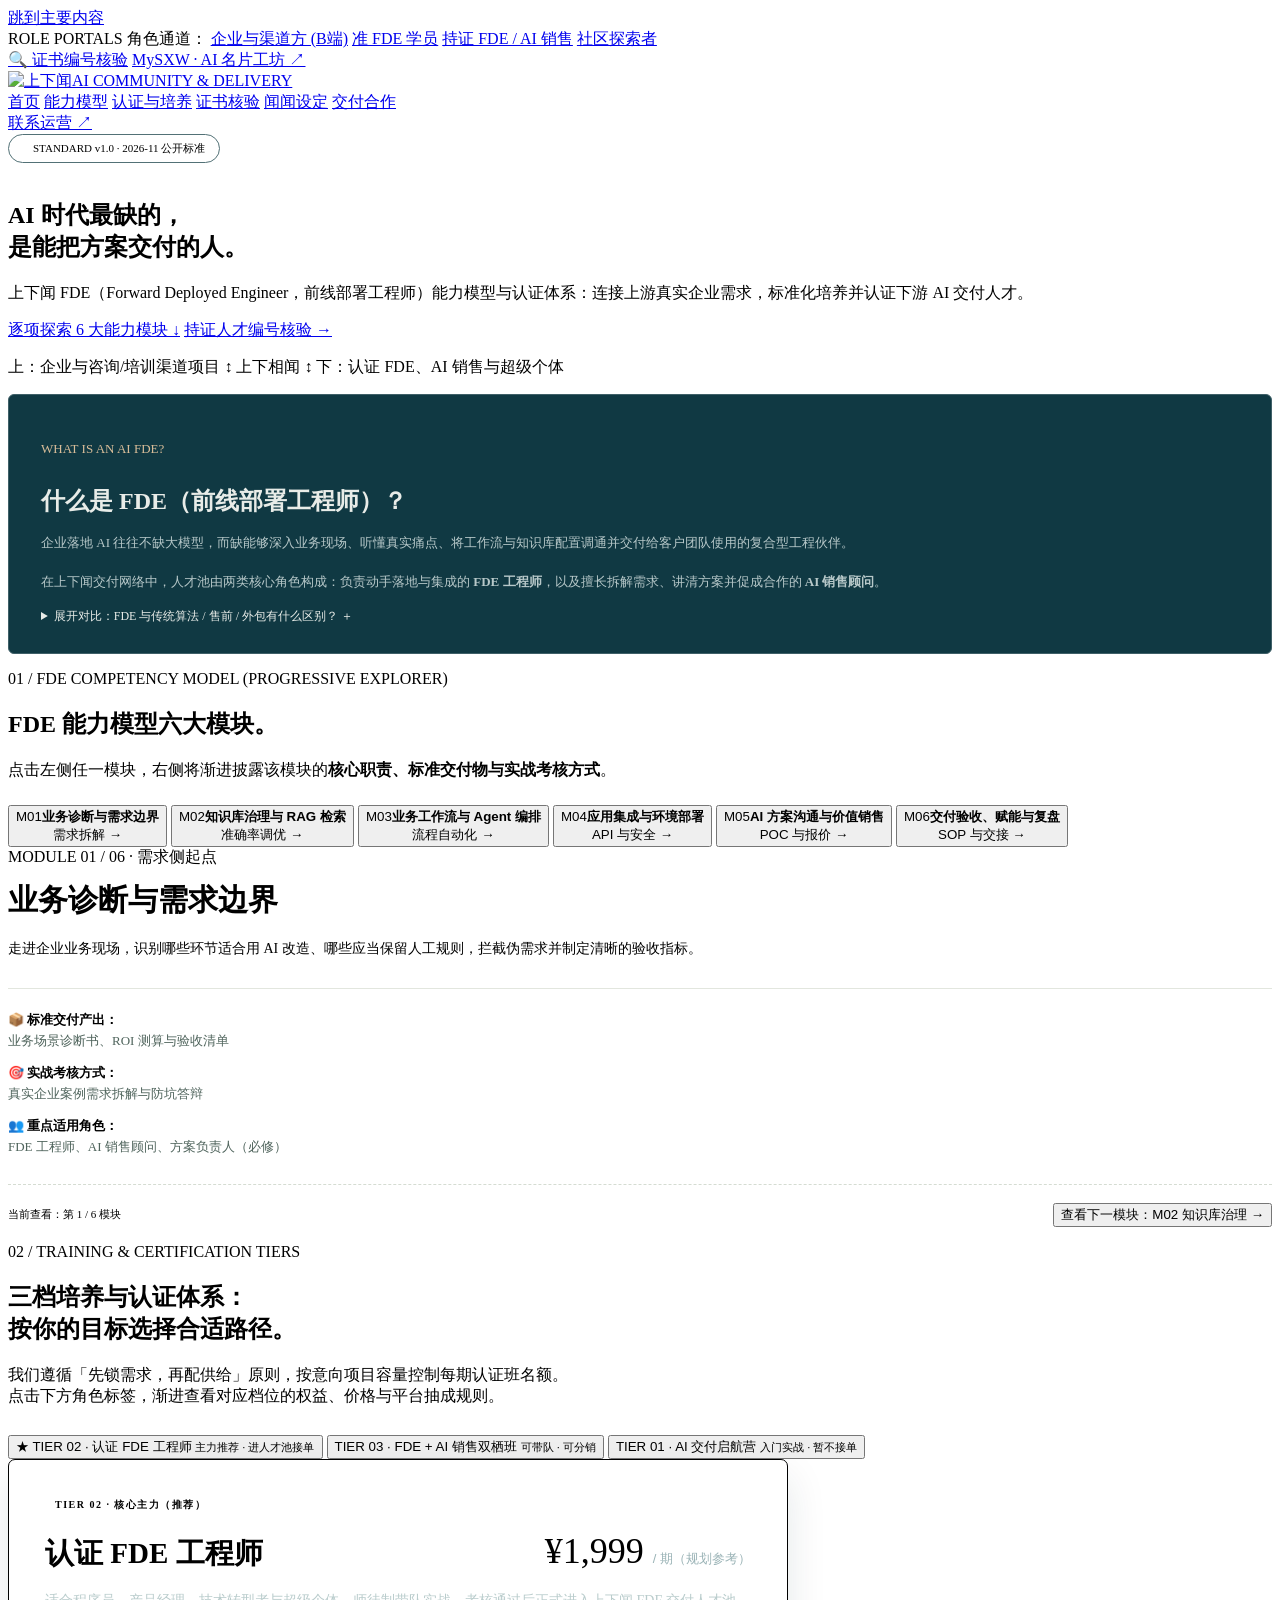
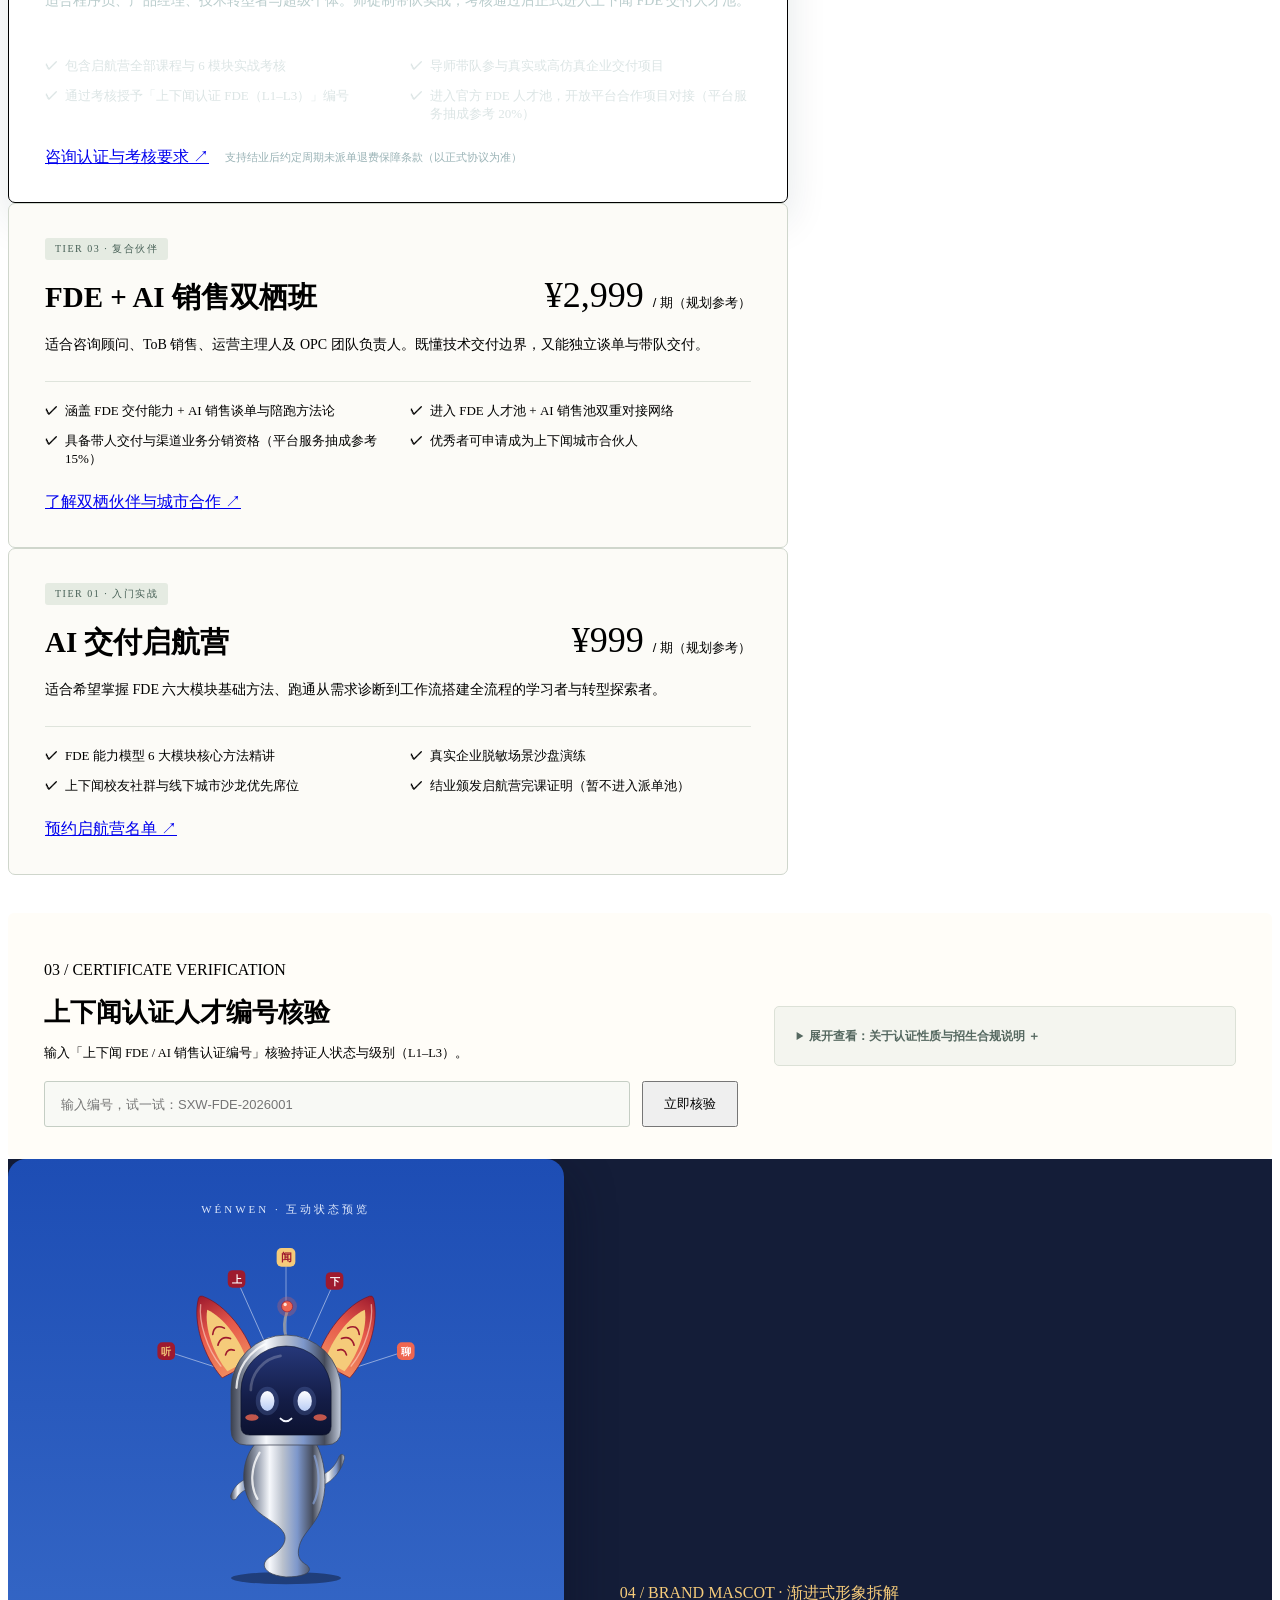
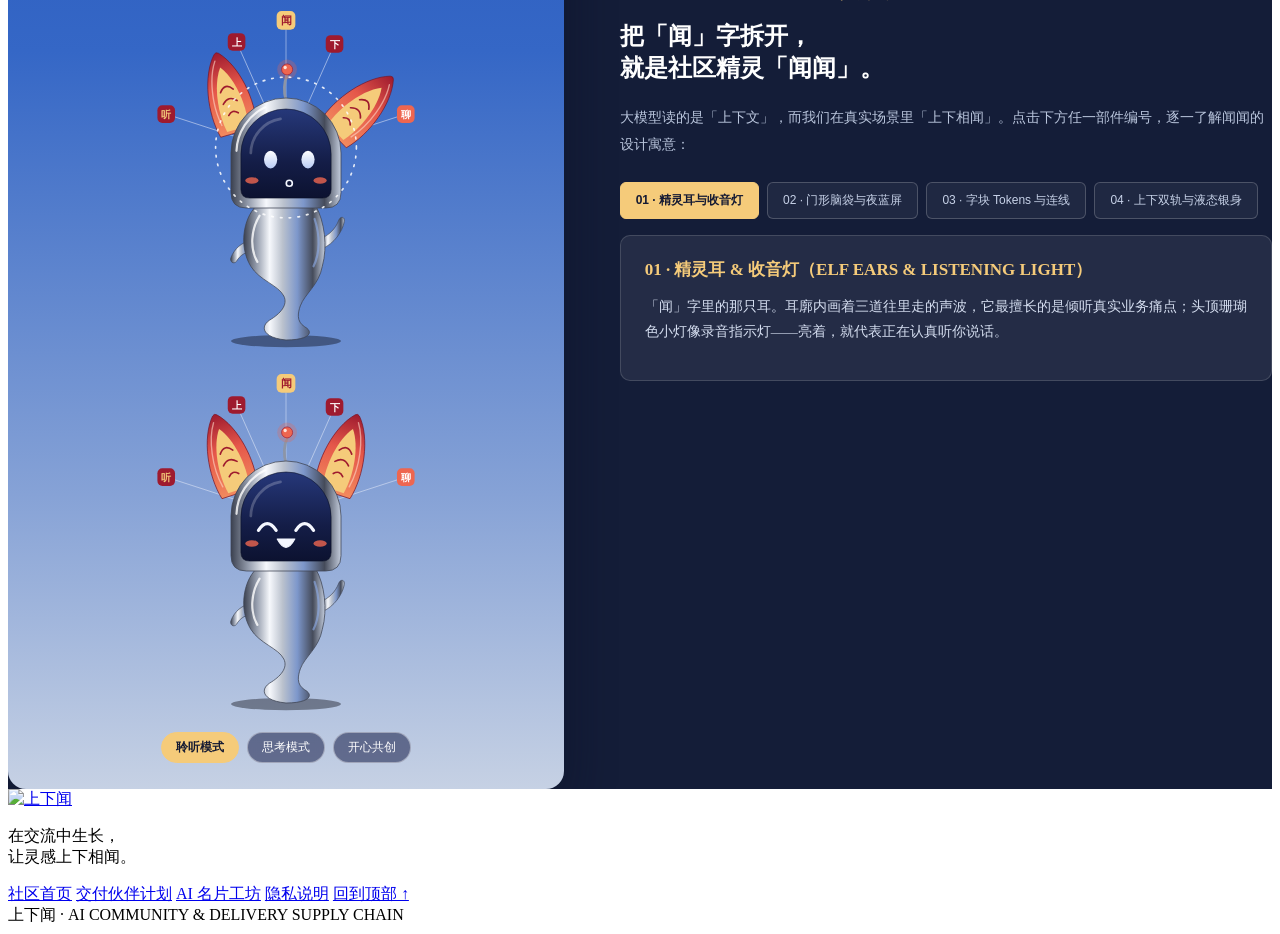
==== commit 92684747: "Fix relative attribute quotes for GitHub Pages" ====
--- a/fde/index.html
+++ b/fde/index.html
@@ -6,10 +6,10 @@
   <meta name="theme-color" content="#092d39">
   <meta name="description" content="上下闻 FDE（前线部署工程师）能力模型 v1.0、6 大考核模块、三级认证体系、证书核验与品牌精灵闻闻设定。">
   <title>FDE 能力模型与认证体系 · 上下闻</title>
-  <link rel="icon" href="/assets/shangxiawen-logo.png" type="image/png">
-  <link rel="stylesheet" href="/home.css">
-  <link rel="stylesheet" href="/progressive.css">
-  <link rel="stylesheet" href="/hkmu-portal.css">
+  <link rel="icon" href="./assets/shangxiawen-logo.png" type="image/png">
+  <link rel="stylesheet" href="./home.css">
+  <link rel="stylesheet" href="./progressive.css">
+  <link rel="stylesheet" href="./hkmu-portal.css">
   <style>
     .fde-hero-badge { display: inline-flex; align-items: center; gap: 10px; padding: 6px 14px; border: 1px solid #527176; border-radius: 30px; font-size: 11px; color: var(--gold); background: #ffffff0a; margin-bottom: 16px; }
     .definition-box { background: #103943; border: 1px solid #3f6068; border-radius: 6px; padding: 28px 32px; color: #e8ece8; }
@@ -70,29 +70,29 @@
   <div class="hkmu-utility-inner">
     <div class="hkmu-audience-links">
       <span class="hkmu-audience-label">ROLE PORTALS 角色通道：</span>
-      <a href="/partners.html">企业与渠道方 (B端)</a>
+      <a href="./partners.html">企业与渠道方 (B端)</a>
       <a href="#programs" aria-current="true">准 FDE 学员</a>
       <a href="#verify">持证 FDE / AI 销售</a>
-      <a href="/index.html#gathering">社区探索者</a>
+      <a href="./index.html#gathering">社区探索者</a>
     </div>
     <div class="hkmu-utility-right">
       <a href="#verify" class="hkmu-quick-search-btn"><span>🔍 证书编号核验</span></a>
-      <a href="/index.html#card-studio" class="hkmu-portal-pill"><span>MySXW · AI 名片工坊 ↗</span></a>
+      <a href="./index.html#card-studio" class="hkmu-portal-pill"><span>MySXW · AI 名片工坊 ↗</span></a>
     </div>
   </div>
 </div>
 <header class="header-shell" id="top">
   <div class="header wrap">
-    <a class="brand" href="/" aria-label="上下闻首页"><img src="/assets/shangxiawen-logo.png" width="1947" height="808" alt="上下闻"><span>AI COMMUNITY &amp; DELIVERY</span></a>
+    <a class="brand" href="./index.html" aria-label="上下闻首页"><img src="./assets/shangxiawen-logo.png" width="1947" height="808" alt="上下闻"><span>AI COMMUNITY &amp; DELIVERY</span></a>
     <nav aria-label="主导航">
-      <a href="/">首页</a>
+      <a href="./index.html">首页</a>
       <a href="#fde-model">能力模型</a>
       <a href="#programs">认证与培养</a>
       <a href="#verify">证书核验</a>
       <a href="#wenwen-ip">闻闻设定</a>
-      <a href="/partners.html">交付合作</a>
+      <a href="./partners.html">交付合作</a>
     </nav>
-    <a class="nav-contact" href="/partners.html#contact">联系运营 <span aria-hidden="true">↗</span></a>
+    <a class="nav-contact" href="./partners.html#contact">联系运营 <span aria-hidden="true">↗</span></a>
   </div>
 </header>
 
@@ -234,7 +234,7 @@
             <li>进入官方 FDE 人才池，开放平台合作项目对接（平台服务抽成参考 20%）</li>
           </ul>
           <div style="display:flex;gap:16px;align-items:center;flex-wrap:wrap">
-            <a class="button gold" href="/partners.html#contact" style="width:auto">咨询认证与考核要求 <span>↗</span></a>
+            <a class="button gold" href="./partners.html#contact" style="width:auto">咨询认证与考核要求 <span>↗</span></a>
             <span style="font-size:11px;color:#9ab3b6">支持结业后约定周期未派单退费保障条款（以正式协议为准）</span>
           </div>
         </article>
@@ -253,7 +253,7 @@
             <li>优秀者可申请成为上下闻城市合伙人</li>
           </ul>
           <div>
-            <a class="button dark" href="/partners.html#contact" style="width:auto">了解双栖伙伴与城市合作 <span>↗</span></a>
+            <a class="button dark" href="./partners.html#contact" style="width:auto">了解双栖伙伴与城市合作 <span>↗</span></a>
           </div>
         </article>
 
@@ -271,7 +271,7 @@
             <li>结业颁发启航营完课证明（暂不进入派单池）</li>
           </ul>
           <div>
-            <a class="button dark" href="/partners.html#contact" style="width:auto">预约启航营名单 <span>↗</span></a>
+            <a class="button dark" href="./partners.html#contact" style="width:auto">预约启航营名单 <span>↗</span></a>
           </div>
         </article>
       </div>
@@ -448,13 +448,13 @@
 
 <footer class="footer">
   <div class="wrap footer-inner">
-    <a class="brand" href="/" aria-label="返回上下闻首页"><img src="/assets/shangxiawen-logo.png" width="1947" height="808" alt="上下闻"></a>
+    <a class="brand" href="./index.html" aria-label="返回上下闻首页"><img src="./assets/shangxiawen-logo.png" width="1947" height="808" alt="上下闻"></a>
     <p>在交流中生长，<br>让灵感上下相闻。</p>
     <nav aria-label="页尾导航">
-      <a href="/">社区首页</a>
-      <a href="/partners.html">交付伙伴计划</a>
-      <a href="/#card-studio">AI 名片工坊</a>
-      <a href="/privacy.html">隐私说明</a>
+      <a href="./index.html">社区首页</a>
+      <a href="./partners.html">交付伙伴计划</a>
+      <a href="./index.html#card-studio">AI 名片工坊</a>
+      <a href="./privacy.html">隐私说明</a>
       <a href="#top">回到顶部 ↑</a>
     </nav>
     <span class="footer-sign">上下闻 · AI COMMUNITY &amp; DELIVERY SUPPLY CHAIN</span>
@@ -567,7 +567,7 @@
     if (match) {
       box.innerHTML = `<strong>✓ 核验通过 · ${code}</strong><br>持证人：${match.name} ｜ 认证级别：${match.level}<br>考核模块：${match.modules} ｜ 常驻地：${match.city} ｜ 状态：${match.status}`;
     } else {
-      box.innerHTML = `未查询到编号 <strong>${code}</strong> 的公开记录。<br>首批认证班正在筹备中；如需核实候选人实施经验，请前往<a href="/partners.html#contact" style="text-decoration:underline;margin-left:4px">联系运营人工核实 ↗</a>（也可输入示例 <code>SXW-FDE-2026001</code> 体验）。`;
+      box.innerHTML = `未查询到编号 <strong>${code}</strong> 的公开记录。<br>首批认证班正在筹备中；如需核实候选人实施经验，请前往<a href="./partners.html#contact" style="text-decoration:underline;margin-left:4px">联系运营人工核实 ↗</a>（也可输入示例 <code>SXW-FDE-2026001</code> 体验）。`;
     }
   });
 
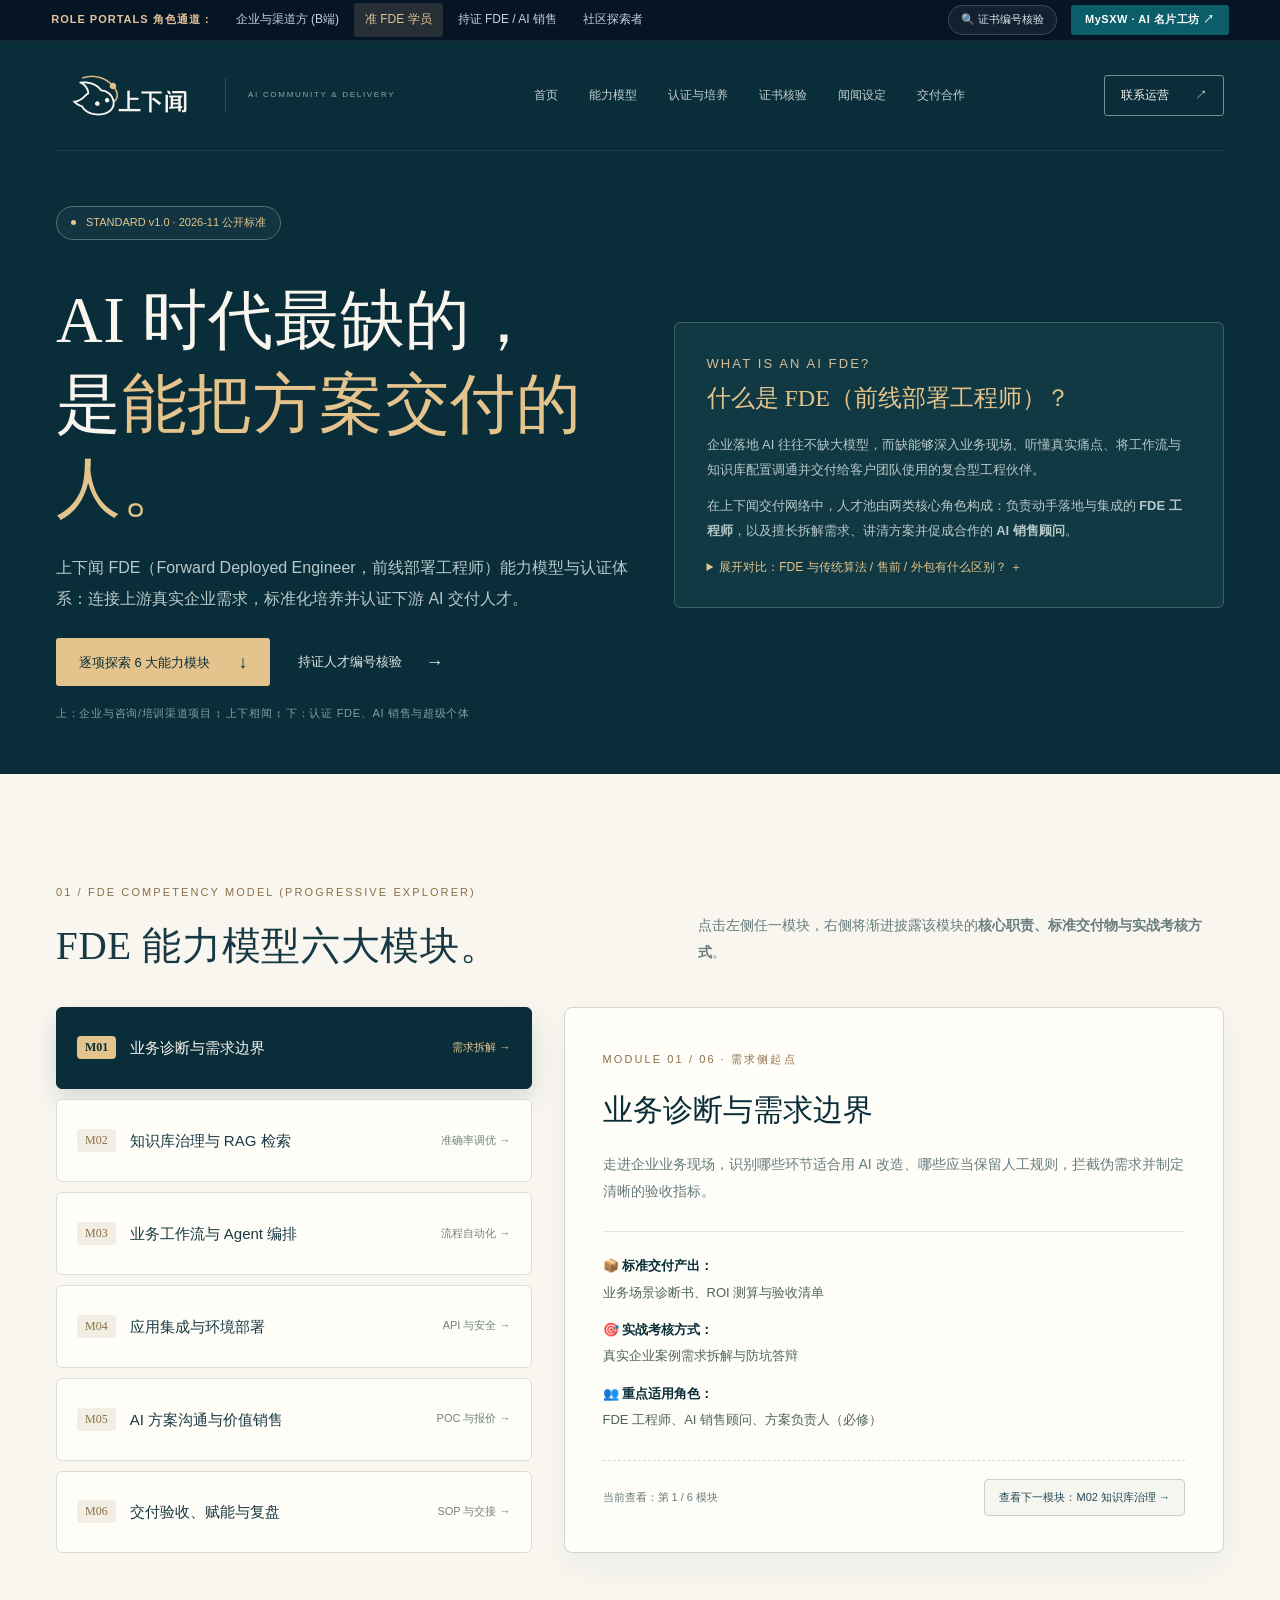
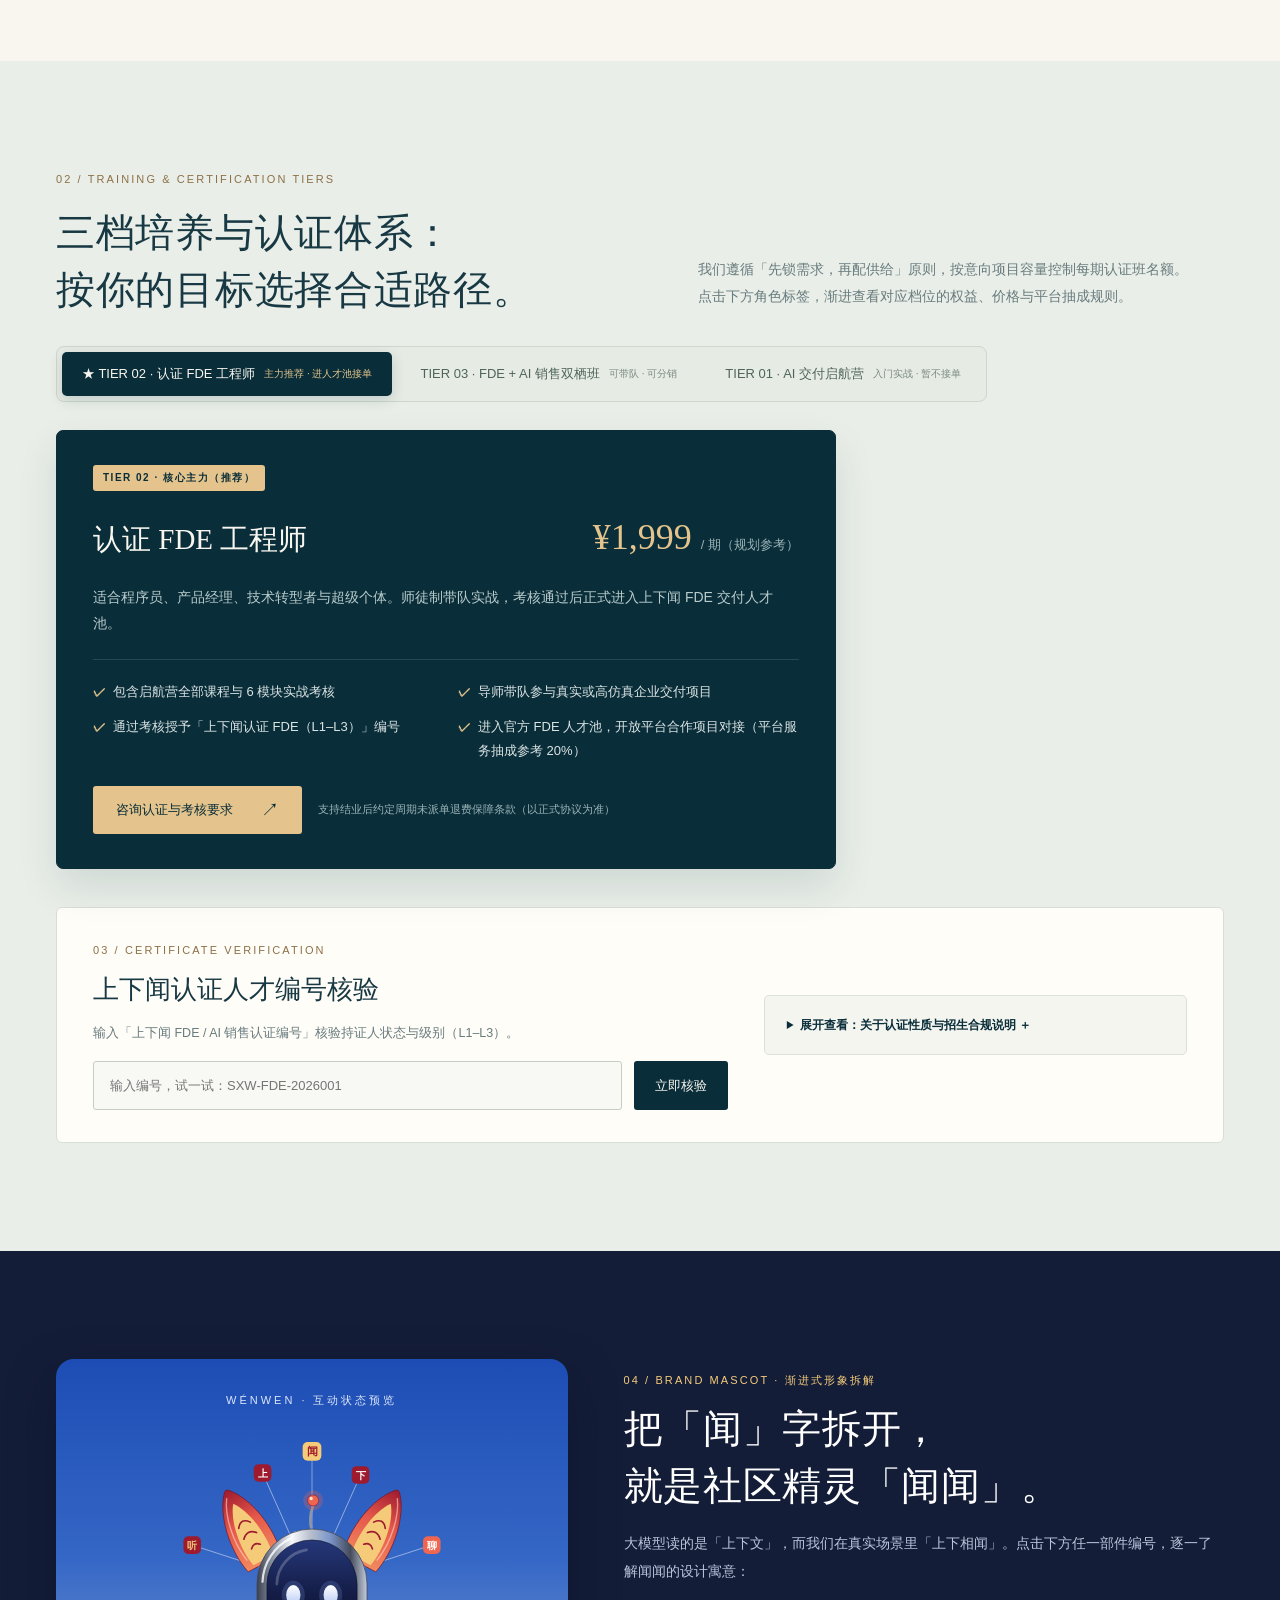
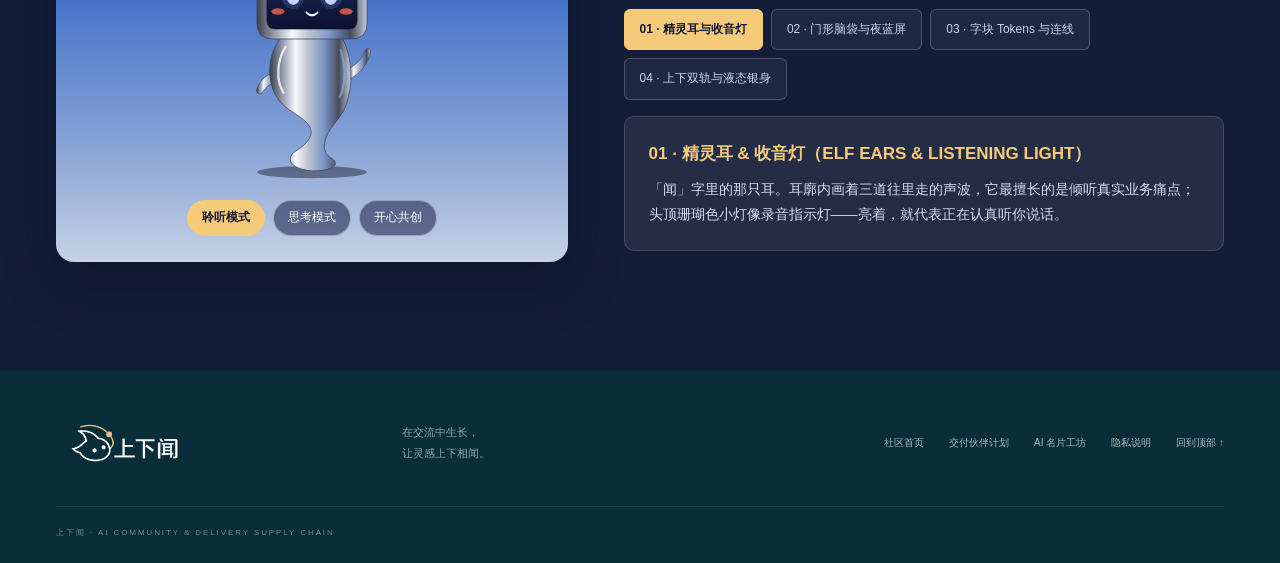
==== commit 1e356441: "Fix asset and navigation paths on nested Pages routes" ====
--- a/fde/index.html
+++ b/fde/index.html
@@ -6,10 +6,10 @@
   <meta name="theme-color" content="#092d39">
   <meta name="description" content="上下闻 FDE（前线部署工程师）能力模型 v1.0、6 大考核模块、三级认证体系、证书核验与品牌精灵闻闻设定。">
   <title>FDE 能力模型与认证体系 · 上下闻</title>
-  <link rel="icon" href="./assets/shangxiawen-logo.png" type="image/png">
-  <link rel="stylesheet" href="./home.css">
-  <link rel="stylesheet" href="./progressive.css">
-  <link rel="stylesheet" href="./hkmu-portal.css">
+  <link rel="icon" href="../assets/shangxiawen-logo.png" type="image/png">
+  <link rel="stylesheet" href="../home.css">
+  <link rel="stylesheet" href="../progressive.css">
+  <link rel="stylesheet" href="../hkmu-portal.css">
   <style>
     .fde-hero-badge { display: inline-flex; align-items: center; gap: 10px; padding: 6px 14px; border: 1px solid #527176; border-radius: 30px; font-size: 11px; color: var(--gold); background: #ffffff0a; margin-bottom: 16px; }
     .definition-box { background: #103943; border: 1px solid #3f6068; border-radius: 6px; padding: 28px 32px; color: #e8ece8; }
@@ -70,7 +70,7 @@
   <div class="hkmu-utility-inner">
     <div class="hkmu-audience-links">
       <span class="hkmu-audience-label">ROLE PORTALS 角色通道：</span>
-      <a href="./partners.html">企业与渠道方 (B端)</a>
+      <a href="../partners.html">企业与渠道方 (B端)</a>
       <a href="#programs" aria-current="true">准 FDE 学员</a>
       <a href="#verify">持证 FDE / AI 销售</a>
       <a href="./index.html#gathering">社区探索者</a>
@@ -83,16 +83,16 @@
 </div>
 <header class="header-shell" id="top">
   <div class="header wrap">
-    <a class="brand" href="./index.html" aria-label="上下闻首页"><img src="./assets/shangxiawen-logo.png" width="1947" height="808" alt="上下闻"><span>AI COMMUNITY &amp; DELIVERY</span></a>
+    <a class="brand" href="./index.html" aria-label="上下闻首页"><img src="../assets/shangxiawen-logo.png" width="1947" height="808" alt="上下闻"><span>AI COMMUNITY &amp; DELIVERY</span></a>
     <nav aria-label="主导航">
       <a href="./index.html">首页</a>
       <a href="#fde-model">能力模型</a>
       <a href="#programs">认证与培养</a>
       <a href="#verify">证书核验</a>
       <a href="#wenwen-ip">闻闻设定</a>
-      <a href="./partners.html">交付合作</a>
+      <a href="../partners.html">交付合作</a>
     </nav>
-    <a class="nav-contact" href="./partners.html#contact">联系运营 <span aria-hidden="true">↗</span></a>
+    <a class="nav-contact" href="../partners.html#contact">联系运营 <span aria-hidden="true">↗</span></a>
   </div>
 </header>
 
@@ -234,7 +234,7 @@
             <li>进入官方 FDE 人才池，开放平台合作项目对接（平台服务抽成参考 20%）</li>
           </ul>
           <div style="display:flex;gap:16px;align-items:center;flex-wrap:wrap">
-            <a class="button gold" href="./partners.html#contact" style="width:auto">咨询认证与考核要求 <span>↗</span></a>
+            <a class="button gold" href="../partners.html#contact" style="width:auto">咨询认证与考核要求 <span>↗</span></a>
             <span style="font-size:11px;color:#9ab3b6">支持结业后约定周期未派单退费保障条款（以正式协议为准）</span>
           </div>
         </article>
@@ -253,7 +253,7 @@
             <li>优秀者可申请成为上下闻城市合伙人</li>
           </ul>
           <div>
-            <a class="button dark" href="./partners.html#contact" style="width:auto">了解双栖伙伴与城市合作 <span>↗</span></a>
+            <a class="button dark" href="../partners.html#contact" style="width:auto">了解双栖伙伴与城市合作 <span>↗</span></a>
           </div>
         </article>
 
@@ -271,7 +271,7 @@
             <li>结业颁发启航营完课证明（暂不进入派单池）</li>
           </ul>
           <div>
-            <a class="button dark" href="./partners.html#contact" style="width:auto">预约启航营名单 <span>↗</span></a>
+            <a class="button dark" href="../partners.html#contact" style="width:auto">预约启航营名单 <span>↗</span></a>
           </div>
         </article>
       </div>
@@ -448,13 +448,13 @@
 
 <footer class="footer">
   <div class="wrap footer-inner">
-    <a class="brand" href="./index.html" aria-label="返回上下闻首页"><img src="./assets/shangxiawen-logo.png" width="1947" height="808" alt="上下闻"></a>
+    <a class="brand" href="./index.html" aria-label="返回上下闻首页"><img src="../assets/shangxiawen-logo.png" width="1947" height="808" alt="上下闻"></a>
     <p>在交流中生长，<br>让灵感上下相闻。</p>
     <nav aria-label="页尾导航">
       <a href="./index.html">社区首页</a>
-      <a href="./partners.html">交付伙伴计划</a>
+      <a href="../partners.html">交付伙伴计划</a>
       <a href="./index.html#card-studio">AI 名片工坊</a>
-      <a href="./privacy.html">隐私说明</a>
+      <a href="../privacy.html">隐私说明</a>
       <a href="#top">回到顶部 ↑</a>
     </nav>
     <span class="footer-sign">上下闻 · AI COMMUNITY &amp; DELIVERY SUPPLY CHAIN</span>
@@ -567,7 +567,7 @@
     if (match) {
       box.innerHTML = `<strong>✓ 核验通过 · ${code}</strong><br>持证人：${match.name} ｜ 认证级别：${match.level}<br>考核模块：${match.modules} ｜ 常驻地：${match.city} ｜ 状态：${match.status}`;
     } else {
-      box.innerHTML = `未查询到编号 <strong>${code}</strong> 的公开记录。<br>首批认证班正在筹备中；如需核实候选人实施经验，请前往<a href="./partners.html#contact" style="text-decoration:underline;margin-left:4px">联系运营人工核实 ↗</a>（也可输入示例 <code>SXW-FDE-2026001</code> 体验）。`;
+      box.innerHTML = `未查询到编号 <strong>${code}</strong> 的公开记录。<br>首批认证班正在筹备中；如需核实候选人实施经验，请前往<a href="../partners.html#contact" style="text-decoration:underline;margin-left:4px">联系运营人工核实 ↗</a>（也可输入示例 <code>SXW-FDE-2026001</code> 体验）。`;
     }
   });
 
--- a/home.css
+++ b/home.css
@@ -0,0 +1,463 @@
+:root {
+  color-scheme: light;
+  --sea: #092d39;
+  --sea-light: #143e49;
+  --paper: #f8f6ef;
+  --ink: #183943;
+  --muted: #687b7e;
+  --gold: #e4c48c;
+  --brass: #8c7046;
+  --line: #d9ded5;
+  --sage: #e9eee8;
+  --serif: "Songti SC", "STSong", "Noto Serif CJK SC", serif;
+}
+
+* { box-sizing: border-box; }
+html { scroll-behavior: smooth; scroll-padding-top: 28px; }
+body {
+  margin: 0;
+  background: var(--paper);
+  color: var(--ink);
+  font-family: -apple-system, BlinkMacSystemFont, "PingFang SC", "Microsoft YaHei", sans-serif;
+  font-size: 15px;
+  line-height: 1.8;
+  -webkit-font-smoothing: antialiased;
+}
+[hidden] { display: none !important; }
+button, input, textarea, select { font: inherit; }
+button, a { -webkit-tap-highlight-color: transparent; touch-action: manipulation; }
+button { cursor: pointer; }
+button:disabled { cursor: not-allowed; opacity: .55; }
+a { color: inherit; text-decoration: none; }
+img { display: block; max-width: 100%; }
+button, a, summary { outline-offset: 5px; }
+:focus-visible { outline: 2px solid var(--brass); outline-offset: 5px; }
+::selection { color: var(--sea); background: #e4c48c9c; }
+h1, h2, h3, p { margin: 0; }
+h1, h2, h3 { font-weight: 500; }
+p, li, dd, h1, h2, h3, a, button, strong { overflow-wrap: anywhere; }
+.wrap { width: calc(100% - 112px); max-width: 1280px; margin-inline: auto; }
+.section { padding-block: 108px; }
+.skip-link {
+  position: absolute;
+  z-index: 20;
+  left: 20px;
+  top: 16px;
+  padding: 10px 18px;
+  background: var(--gold);
+  color: var(--sea);
+  transform: translateY(-160%);
+}
+.skip-link:focus { transform: translateY(0); }
+.eyebrow { font-size: 11px; letter-spacing: 2.1px; line-height: 1.9; font-weight: 500; }
+.eyebrow.muted { color: var(--brass); }
+.small-dot { display: inline-block; width: 5px; height: 5px; margin: 0 9px 2px 1px; background: var(--gold); border-radius: 50%; }
+.button {
+  min-height: 48px;
+  display: inline-flex;
+  align-items: center;
+  justify-content: center;
+  gap: 28px;
+  padding: 13px 22px;
+  border: 1px solid transparent;
+  border-radius: 3px;
+  font-size: 13px;
+  line-height: 1.5;
+  font-weight: 500;
+  transition: background-color .18s ease, border-color .18s ease;
+}
+.button > span, .arrow-link > span, .quiet-link > span { flex-shrink: 0; font-size: 18px; line-height: 1; }
+.button.gold { background: var(--gold); color: var(--sea); }
+.button.gold:hover { background: #eed4a8; }
+.button.dark { background: var(--sea); color: var(--paper); }
+.button.dark:hover { background: var(--sea-light); }
+.actions { display: flex; align-items: center; flex-wrap: wrap; gap: 20px 28px; }
+.quiet-link, .arrow-link { display: inline-flex; align-items: center; gap: 23px; font-size: 13px; line-height: 1.6; padding-block: 9px; }
+.quiet-link { color: #e1e7e4; }
+.quiet-link:hover, .arrow-link:hover { text-decoration: underline; text-underline-offset: 6px; }
+.arrow-link { border-bottom: 1px solid #8fa29e; }
+
+/* Brand and opening */
+.header-shell, .hero-wrap { background: var(--sea); color: var(--paper); }
+.header { min-height: 110px; display: flex; align-items: center; justify-content: space-between; gap: 28px; border-bottom: 1px solid #ffffff17; }
+.brand { display: flex; align-items: center; gap: 22px; flex-shrink: 0; }
+.brand img { width: 147px; height: 61px; object-fit: contain; }
+.brand > span { color: #92a9ad; border-left: 1px solid #ffffff25; padding: 10px 0 10px 22px; font-size: 8px; line-height: 1.8; letter-spacing: 1.7px; }
+.header nav { display: flex; gap: 31px; align-items: center; font-size: 12px; color: #c3d0d0; }
+.header nav a { padding-block: 10px; }
+.header nav a:hover, .footer nav a:hover { color: var(--gold); }
+.nav-contact { display: inline-flex; gap: 26px; align-items: center; padding: 9px 16px; border: 1px solid #729093; border-radius: 3px; font-size: 12px; flex-shrink: 0; }
+.nav-contact:hover { border-color: var(--gold); color: var(--gold); }
+.header-shell :focus-visible, .hero-wrap :focus-visible, .contact-section :focus-visible, .footer :focus-visible { outline-color: var(--gold); }
+.hero { display: grid; grid-template-columns: 1.06fr 1fr; gap: 34px; align-items: center; padding-top: 55px; padding-bottom: 50px; }
+.hero-copy, .hero-map { min-width: 0; }
+.hero-copy > .eyebrow { color: #dbc291; }
+h1 { font-family: var(--serif); font-size: clamp(48px, 5.05vw, 70px); line-height: 1.3; letter-spacing: .7px; margin: 22px 0; }
+h1 span { color: var(--gold); }
+.hero-lead { color: #b8c9c9; font-size: 16px; line-height: 1.95; }
+.hero .actions { margin-top: 24px; }
+.hero-note { margin-top: 18px; color: #829ea3; font-size: 11px; letter-spacing: .7px; }
+.community-shortcuts { display: grid; grid-template-columns: repeat(2, minmax(0, 1fr)); gap: 11px; margin-top: 17px; }
+.community-shortcuts a { position: relative; min-width: 0; min-height: 111px; padding: 16px 34px 16px 17px; border: 1px solid #476772; border-radius: 3px; background: #ffffff08; transition: background-color .18s ease, border-color .18s ease; }
+.community-shortcuts a:hover { background: #ffffff13; border-color: var(--gold); }
+.shortcut-kicker { display: block; color: var(--gold); font-size: 10px; letter-spacing: 1px; }
+.community-shortcuts strong { display: block; margin-top: 5px; color: #f4f2e8; font-size: 15px; line-height: 1.5; font-weight: 500; }
+.community-shortcuts small { display: block; margin-top: 4px; color: #9db5b6; font-size: 10px; line-height: 1.5; }
+.shortcut-arrow { position: absolute; right: 15px; top: 13px; color: var(--gold); font-size: 18px; line-height: 1; }
+.hero-map { align-self: stretch; display: flex; flex-direction: column; justify-content: center; padding: 12px 0 0 10px; }
+.map-label { padding-left: 40px; color: #8eaaa9; font-size: 9px; letter-spacing: 2px; }
+.connection-map { display: block; width: 100%; height: auto; overflow: visible; }
+.map-orbit { fill: none; stroke: #62858a; stroke-width: .7; stroke-dasharray: 2 7; opacity: .45; }
+.map-route { fill: none; stroke: url(#route-stroke); stroke-width: 1.5; }
+.map-route.fine { stroke-width: 1; opacity: .6; }
+.map-dot { fill: var(--gold); }
+.map-dot.dim { opacity: .45; }
+.map-node rect { fill: #103943; stroke: #42616a; stroke-width: .9; }
+.map-node circle { fill: var(--gold); }
+.node-title { fill: #edf0e9; font-size: 21px; letter-spacing: 1px; }
+.node-title.compact { font-size: 16px; letter-spacing: 0; }
+.node-sub { fill: #9eb4b5; font-size: 11px; }
+.map-center rect { fill: var(--paper); stroke: var(--gold); stroke-width: 1.5; }
+.center-title { fill: var(--sea); font-family: var(--serif); font-size: 27px; letter-spacing: 3px; }
+.center-sub { fill: #7c806e; font-size: 10px; letter-spacing: 1px; }
+.map-caption { fill: #85a19f; font-size: 11px; letter-spacing: 1px; }
+.map-foot { display: flex; justify-content: space-between; gap: 12px; padding: 0 25px 0 39px; color: #8da9a9; font-size: 9px; letter-spacing: 1px; }
+.map-foot span:last-child { color: #bda77c; font-size: 8px; letter-spacing: 1.6px; }
+.hero-bottom { display: flex; justify-content: space-between; align-items: center; gap: 20px; padding-block: 24px; border-top: 1px solid #ffffff23; color: #91a9ac; font-size: 10px; letter-spacing: 1px; }
+.hero-bottom a { display: inline-flex; gap: 27px; align-items: center; color: #c8d2ca; }
+
+/* The two sides of the network */
+.section-head { display: grid; grid-template-columns: 1.1fr 1fr; gap: 64px; align-items: end; margin-bottom: 51px; }
+h2 { font-family: var(--serif); font-size: clamp(31px, 3.05vw, 43px); line-height: 1.45; letter-spacing: .7px; margin-top: 15px; }
+.section-intro { color: var(--muted); font-size: 14px; line-height: 1.95; padding-bottom: 8px; }
+.two-sides { display: grid; grid-template-columns: 1fr 1fr; border-top: 1px solid var(--line); padding-top: 40px; }
+.audience { min-width: 0; padding-right: 66px; }
+.audience + .audience { border-left: 1px solid var(--line); padding: 0 0 0 66px; }
+.section-index { color: var(--brass); font-size: 11px; letter-spacing: 1px; }
+.audience h3 { font-family: var(--serif); font-size: 31px; line-height: 1.5; letter-spacing: .5px; margin: 18px 0; }
+.audience > p { max-width: 475px; color: var(--muted); font-size: 14px; line-height: 1.95; }
+.plain-list { list-style: none; padding: 0; margin: 23px 0 25px; font-size: 12px; color: #4b6468; }
+.plain-list li { position: relative; padding: 4px 0 4px 20px; }
+.plain-list li::before { content: "＋"; position: absolute; left: 0; color: #9b8459; font-size: 12px; }
+.role-tags { display: flex; flex-wrap: wrap; gap: 8px; margin: 22px 0 19px; }
+.role-tags span { padding: 5px 10px; border: 1px solid #ccd5cb; border-radius: 2px; font-size: 11px; color: #536c66; }
+.audience > .small-copy { font-size: 12px; line-height: 1.9; margin-bottom: 20px; }
+
+/* Implementation directions */
+.directions { background: var(--sage); }
+.direction-heading { display: flex; justify-content: space-between; align-items: end; gap: 40px; margin-bottom: 43px; }
+.direction-heading > p { color: var(--muted); font-size: 13px; line-height: 1.9; padding-bottom: 7px; }
+.direction-layout { display: grid; grid-template-columns: .9fr 1.3fr; gap: 66px; align-items: stretch; }
+.direction-tabs { min-width: 0; border-top: 1px solid #cbd4c8; }
+.direction-tabs button { display: flex; width: 100%; align-items: center; gap: 20px; min-height: 83px; border: 0; border-bottom: 1px solid #cbd4c8; background: transparent; color: #7b8a83; text-align: left; padding: 20px 15px 20px 3px; font-size: 17px; transition: color .18s ease, background-color .18s ease; }
+.direction-tabs button > span:first-child { font-family: Georgia, serif; font-size: 12px; color: #8e9a8e; }
+.direction-tabs button > span:last-child { margin-left: auto; font-size: 19px; opacity: .5; }
+.direction-tabs button[aria-selected="true"] { color: var(--sea); background: #ffffff38; }
+.direction-tabs button[aria-selected="true"] > span:last-child { color: var(--brass); opacity: 1; }
+.direction-tabs button:hover { color: var(--sea); background: #ffffff4a; }
+.direction-panel { min-width: 0; min-height: 338px; background: #f5f6f0; padding: 31px 38px 33px; border: 1px solid #dde1d6; border-radius: 3px; }
+.micro-label { color: var(--brass); font-size: 9px; letter-spacing: 1.8px; }
+.direction-panel h3 { font-family: var(--serif); font-size: 29px; line-height: 1.5; margin: 15px 0 16px; }
+.direction-panel > p:not(.micro-label) { font-size: 13px; line-height: 1.9; color: var(--muted); max-width: 500px; }
+.direction-panel dl { display: grid; gap: 14px; margin: 23px 0 0; padding-top: 19px; border-top: 1px solid #d9dfd5; font-size: 11px; }
+.direction-panel dl > div { display: grid; grid-template-columns: 88px minmax(0, 1fr); gap: 15px; }
+.direction-panel dt { color: #536c63; }
+.direction-panel dd { margin: 0; color: #7c8980; line-height: 1.9; }
+.project-status { display: flex; align-items: flex-start; gap: 17px; border-top: 1px solid #cbd4c8; padding-top: 25px; margin-top: 34px; }
+.status-mark { flex-shrink: 0; width: 7px; height: 7px; border: 1px solid #8f9d7c; border-radius: 50%; margin-top: 7px; background: #a4b495; }
+.project-status p { min-width: 0; flex: 1; }
+.project-status strong { display: block; font-size: 12px; font-weight: 500; color: #4a6358; }
+.project-status p > span { display: block; margin-top: 5px; font-size: 11px; color: #7b8980; line-height: 1.9; }
+.project-status > a { flex-shrink: 0; font-size: 12px; padding-top: 2px; }
+.project-status > a span { margin-left: 20px; }
+
+/* A simple, human process */
+.process-list { list-style: none; display: grid; grid-template-columns: repeat(4, minmax(0, 1fr)); padding: 0; margin: 0; gap: 38px; }
+.process-list li { position: relative; padding-top: 27px; border-top: 1px solid #becabd; min-width: 0; }
+.process-list li::before { content: ""; position: absolute; width: 5px; height: 5px; background: var(--brass); border-radius: 50%; left: 0; top: -3px; }
+.process-list li > span { font-family: Georgia, serif; font-size: 19px; color: #ac9066; }
+.process-list h3 { font-size: 16px; margin: 15px 0 11px; }
+.process-list p { color: var(--muted); font-size: 12px; line-height: 1.95; max-width: 235px; }
+.process-note { padding-top: 25px; border-top: 1px solid var(--line); margin-top: 38px; color: #7c8984; font-size: 11px; line-height: 1.9; }
+
+/* Community retains a separate, open invitation */
+.community-section { display: grid; grid-template-columns: 1fr 1fr; background: #ebe9e0; position: relative; }
+.legacy-anchor { position: absolute; top: 0; }
+.community-photo { min-height: 464px; position: relative; overflow: hidden; background: #677264; }
+.community-photo::after { content: ""; position: absolute; inset: 0; background: linear-gradient(0deg, #092d3966, transparent 50%); pointer-events: none; }
+.community-photo img { width: 100%; height: 100%; position: absolute; object-fit: cover; object-position: center 48%; filter: saturate(.65); }
+.community-photo > span { position: absolute; z-index: 1; bottom: 27px; left: max(32px, calc((100vw - 1280px) / 2)); right: 25px; color: #f6f3e9; font-size: 9px; letter-spacing: 2px; }
+.community-copy { min-width: 0; padding: 64px clamp(36px, 5.4vw, 92px); align-self: center; }
+.community-copy h2 { margin-bottom: 22px; }
+.community-copy > p:not(.eyebrow) { font-size: 13px; color: #738079; line-height: 1.95; max-width: 470px; margin-top: 12px; }
+.community-copy .actions { gap: 20px; margin-top: 27px; }
+.community-copy .button { font-size: 12px; gap: 18px; }
+.community-copy .arrow-link { font-size: 12px; }
+
+/* Contact: the proposal stays on the device until the visitor sends it */
+.contact-section { background: var(--sea); color: var(--paper); }
+.contact-grid { display: grid; grid-template-columns: 1.12fr .88fr; gap: 90px; align-items: start; }
+.contact-copy, .contact-panel { min-width: 0; }
+.contact-copy > .eyebrow { color: #b9a77f; }
+.contact-copy h2 { color: #f3f1e6; }
+.contact-lead { color: #a3bab9; font-size: 13px; margin-top: 18px; }
+.contact-roles { display: flex; flex-wrap: wrap; gap: 9px; margin: 28px 0 18px; }
+.contact-roles button { min-height: 42px; border: 1px solid #527176; padding: 8px 16px; background: transparent; color: #acbfc0; border-radius: 3px; font-size: 12px; transition: background-color .18s ease, color .18s ease; }
+.contact-roles button[aria-pressed="true"] { border-color: var(--gold); background: var(--gold); color: var(--sea); }
+.contact-roles button:hover:not([aria-pressed="true"]) { color: var(--gold); border-color: #b8a579; }
+.outline-box { border: 1px solid #3e5e64; background: #10343f; border-radius: 4px; padding: 18px 22px 16px; }
+.outline-box > div { display: flex; align-items: center; justify-content: space-between; gap: 20px; border-bottom: 1px solid #ffffff13; padding-bottom: 12px; }
+.outline-box > div > span { color: #9ab2b3; font-size: 11px; letter-spacing: 1px; }
+.outline-box button { border: 0; background: transparent; color: var(--gold); font-size: 11px; line-height: 1.5; padding: 6px 0 6px 8px; display: inline-flex; align-items: center; gap: 14px; }
+.outline-box button:hover { text-decoration: underline; text-underline-offset: 5px; }
+.outline-box pre { margin: 17px 0 0; padding: 0; font: 12px / 2.05 -apple-system, BlinkMacSystemFont, "PingFang SC", "Microsoft YaHei", sans-serif; color: #c2d0cc; white-space: pre-wrap; overflow-wrap: anywhere; word-break: break-word; tab-size: 2; max-width: 100%; }
+.copy-status { color: var(--gold); font-size: 10px; min-height: 1.8em; line-height: 1.8; margin-top: 9px; }
+.contact-privacy { color: #8ba6a7; font-size: 10px; line-height: 1.95; margin-top: 15px; }
+.contact-privacy a { display: inline; color: #b9c8bd; border-bottom: 1px solid #77908b; margin-left: 5px; }
+.contact-panel { background: var(--paper); color: var(--ink); border: 1px solid #f1e8d4; border-radius: 5px; padding: 35px 33px 29px; text-align: center; width: 100%; max-width: 456px; justify-self: end; margin-top: 4px; }
+.contact-panel-label { color: var(--brass); font-size: 10px; letter-spacing: 1.8px; }
+.contact-panel h3 { font-family: var(--serif); font-size: 28px; letter-spacing: 1px; margin: 9px 0 8px; }
+#contact-status { color: var(--muted); font-size: 12px; line-height: 1.85; }
+#contact-qr-open { display: block; width: 220px; max-width: 100%; margin: 23px auto 0; }
+#contact-qr { display: block; width: 100%; height: auto; object-fit: contain; background: white; }
+.qr-instruction { color: #839087; font-size: 10px; margin: 15px 0 13px; }
+.contact-save { color: var(--ink); border: 1px solid #cad2c5; background: transparent; font-size: 11px; padding: 10px 16px; min-height: 42px; gap: 21px; }
+.contact-save:hover { border-color: var(--brass); background: #eeeadd; }
+.alternate-contact { display: flex; flex-wrap: wrap; justify-content: center; align-items: center; gap: 8px 12px; margin-top: 23px; padding-top: 18px; border-top: 1px solid var(--line); font-size: 11px; }
+.alternate-contact > span { color: var(--muted); }
+.alternate-contact strong { min-width: 0; color: #3c565a; font-weight: 500; }
+.alternate-contact button { border: 0; background: transparent; padding: 5px; color: var(--brass); font-size: 10px; text-decoration: underline; text-underline-offset: 4px; }
+.email-contact { display: block; color: #56706a; font-size: 11px; margin-top: 15px; text-decoration: underline; text-underline-offset: 4px; }
+.response-note { color: #8b958a; font-size: 10px; line-height: 1.85; margin-top: 19px; }
+.retry-contact { color: var(--brass); border: 1px solid #c4cdbd; background: transparent; border-radius: 3px; padding: 8px 14px; margin-top: 20px; font-size: 12px; }
+.retry-contact:hover { background: #eeeadd; }
+.contact-panel noscript p { margin-top: 20px; color: var(--muted); font-size: 12px; }
+
+/* Questions and footer */
+.faq-section { display: grid; grid-template-columns: .82fr 1.18fr; gap: 88px; }
+.faq-list { min-width: 0; border-top: 1px solid var(--line); margin-top: 5px; }
+.faq-list details { border-bottom: 1px solid var(--line); }
+.faq-list summary { position: relative; list-style: none; padding: 22px 30px 22px 0; font-size: 14px; line-height: 1.7; cursor: pointer; }
+.faq-list summary::-webkit-details-marker { display: none; }
+.faq-list summary::after { content: "+"; position: absolute; right: 3px; top: 20px; color: #8f9d8d; font-size: 19px; font-weight: 300; }
+.faq-list details[open] summary::after { content: "−"; }
+.faq-list summary:hover { color: var(--brass); }
+.faq-list details > p { font-size: 12px; line-height: 2; color: var(--muted); padding: 0 25px 23px 0; max-width: 650px; }
+.footer { background: var(--sea); color: #c6d2ce; padding: 45px 0 23px; }
+.footer-inner { display: grid; grid-template-columns: .9fr .85fr 1.4fr; align-items: center; gap: 28px; }
+.footer .brand img { width: 137px; height: 57px; }
+.footer-inner > p { color: #8ca5a6; font-size: 11px; line-height: 1.95; }
+.footer nav { display: flex; flex-wrap: wrap; justify-content: flex-end; gap: 10px 25px; font-size: 10px; color: #a6bbba; }
+.footer nav a { padding-block: 7px; }
+.footer-sign { grid-column: 1 / -1; color: #6f8d93; font-size: 8px; letter-spacing: 1.9px; border-top: 1px solid #ffffff18; padding-top: 19px; margin-top: 6px; }
+
+@media (max-width: 1100px) {
+  .wrap { width: calc(100% - 80px); }
+  .brand > span { display: none; }
+  .hero { gap: 15px; padding-top: 55px; padding-bottom: 50px; }
+  h1 { font-size: 57px; }
+  .hero-lead { font-size: 14px; }
+  .hero-map { padding-left: 0; }
+  .map-label { padding-left: 20px; }
+  .map-foot { padding-inline: 20px; }
+  .section { padding-block: 88px; }
+  .section-head { gap: 40px; }
+  .audience { padding-right: 40px; }
+  .audience + .audience { padding-left: 40px; }
+  .direction-layout { gap: 38px; }
+  .direction-panel { padding-inline: 29px; }
+  .process-list { gap: 26px; }
+  .contact-grid { gap: 45px; }
+  .contact-panel { padding-inline: 25px; }
+  .community-copy { padding: 50px 38px; }
+  .community-copy h2 { font-size: 35px; }
+  .faq-section { gap: 50px; }
+  .footer-inner { grid-template-columns: .8fr .8fr 1.5fr; }
+}
+
+@media (max-width: 760px) {
+  html { scroll-padding-top: 20px; }
+  .wrap { width: calc(100% - 40px); }
+  .header { min-height: 88px; gap: 15px; flex-wrap: wrap; padding-block: 13px 14px; }
+  .brand img { width: 127px; height: 53px; }
+  .header nav { order: 3; width: 100%; gap: 22px; font-size: 11px; border-top: 1px solid #ffffff14; padding-top: 7px; }
+  .header nav a { padding-block: 5px; }
+  .nav-contact { padding: 8px 12px; font-size: 11px; gap: 18px; }
+  .hero { grid-template-columns: 1fr; gap: 27px; padding-top: 45px; padding-bottom: 36px; }
+  .eyebrow { font-size: 9px; letter-spacing: 1.6px; }
+  h1 { font-size: clamp(39px, 7.7vw, 56px); margin: 23px 0 22px; line-height: 1.35; letter-spacing: .5px; }
+  .hero-lead { font-size: 14px; line-height: 1.95; }
+  .hero .actions { margin-top: 25px; }
+  .hero-note { font-size: 10px; margin-top: 21px; }
+  .community-shortcuts { margin-top: 24px; }
+  .community-shortcuts a { min-height: 105px; padding: 13px 23px 13px 13px; }
+  .community-shortcuts strong { font-size: 13px; }
+  .community-shortcuts small { font-size: 9px; }
+  .shortcut-arrow { right: 9px; top: 11px; font-size: 15px; }
+  .button { font-size: 12px; min-height: 46px; padding: 12px 17px; gap: 21px; }
+  .actions { gap: 15px 21px; }
+  .quiet-link, .arrow-link { font-size: 12px; gap: 17px; }
+  .hero-map { padding: 11px 0 0; width: 100%; max-width: 510px; justify-self: center; }
+  .map-label { font-size: 8px; padding-left: 18px; letter-spacing: 1.6px; }
+  .connection-map { margin-block: -5px -6px; }
+  .map-foot { padding-inline: 18px; font-size: 8px; }
+  .map-foot span:last-child { font-size: 7px; letter-spacing: 1px; }
+  .hero-bottom { padding-block: 19px; font-size: 8px; gap: 18px; letter-spacing: .3px; }
+  .hero-bottom > span { max-width: 205px; }
+  .hero-bottom a { flex-shrink: 0; gap: 13px; }
+  .section { padding-block: 64px; }
+  .section-head { grid-template-columns: 1fr; gap: 20px; margin-bottom: 32px; }
+  h2 { font-size: 32px; margin-top: 12px; line-height: 1.5; }
+  .section-intro { font-size: 12px; padding-bottom: 0; }
+  .two-sides { grid-template-columns: 1fr; padding-top: 29px; }
+  .audience { padding-right: 0; }
+  .audience + .audience { border-left: 0; border-top: 1px solid var(--line); padding: 30px 0 0; margin-top: 31px; }
+  .section-index { font-size: 10px; }
+  .audience h3 { font-size: 28px; margin: 14px 0 15px; }
+  .audience > p { font-size: 13px; }
+  .plain-list { font-size: 11px; margin-top: 19px; margin-bottom: 19px; }
+  .role-tags { gap: 7px; margin-top: 20px; margin-bottom: 15px; }
+  .role-tags span { font-size: 10px; }
+  .audience > .small-copy { font-size: 11px; }
+  .direction-heading { display: block; margin-bottom: 28px; }
+  .direction-heading > p { font-size: 12px; margin-top: 18px; padding: 0; }
+  .direction-layout { grid-template-columns: 1fr; gap: 23px; }
+  .direction-tabs button { min-height: 63px; padding: 16px 11px 16px 3px; font-size: 15px; gap: 18px; }
+  .direction-tabs button > span:first-child { font-size: 11px; }
+  .direction-panel { min-height: 0; padding: 26px 23px 27px; }
+  .direction-panel h3 { font-size: 26px; margin-top: 12px; margin-bottom: 13px; }
+  .direction-panel > p:not(.micro-label) { font-size: 12px; }
+  .direction-panel dl { margin-top: 20px; gap: 13px; }
+  .direction-panel dl > div { grid-template-columns: 73px minmax(0, 1fr); gap: 12px; font-size: 10px; }
+  .micro-label { font-size: 8px; letter-spacing: 1.3px; }
+  .project-status { gap: 12px; margin-top: 27px; padding-top: 21px; flex-wrap: wrap; }
+  .project-status p { flex-basis: calc(100% - 19px); }
+  .project-status strong { font-size: 11px; }
+  .project-status p > span { font-size: 10px; }
+  .project-status > a { margin-left: 19px; font-size: 11px; }
+  .process-list { grid-template-columns: 1fr 1fr; gap: 31px 26px; }
+  .process-list li { padding-top: 19px; }
+  .process-list li > span { font-size: 17px; }
+  .process-list h3 { font-size: 14px; margin: 11px 0 9px; }
+  .process-list p { font-size: 11px; }
+  .process-note { font-size: 10px; margin-top: 30px; padding-top: 20px; }
+  .community-section { grid-template-columns: 1fr; }
+  .community-photo { min-height: 280px; }
+  .community-photo > span { left: 20px; bottom: 22px; font-size: 8px; letter-spacing: 1.5px; }
+  .community-copy { padding: 43px 20px 48px; }
+  .community-copy h2 { font-size: 32px; }
+  .community-copy > p:not(.eyebrow) { font-size: 12px; }
+  .community-copy .actions { gap: 17px; margin-top: 23px; }
+  .contact-grid { grid-template-columns: 1fr; gap: 35px; }
+  .contact-lead { font-size: 12px; margin-top: 16px; }
+  .contact-roles { margin-top: 23px; gap: 8px; }
+  .contact-roles button { font-size: 11px; min-height: 42px; padding-inline: 13px; }
+  .outline-box { padding: 15px 17px 13px; }
+  .outline-box > div { gap: 12px; }
+  .outline-box > div > span { font-size: 10px; }
+  .outline-box button { font-size: 10px; gap: 10px; }
+  .outline-box pre { font-size: 11px; line-height: 2.15; }
+  .copy-status { font-size: 9px; }
+  .contact-privacy { font-size: 10px; }
+  .contact-panel { max-width: 440px; justify-self: center; margin: 0; padding: 29px 24px 26px; }
+  .contact-panel h3 { font-size: 27px; }
+  #contact-status { font-size: 11px; }
+  #contact-qr-open { margin-top: 21px; }
+  .response-note { font-size: 10px; }
+  .faq-section { grid-template-columns: 1fr; gap: 31px; }
+  .faq-list summary { font-size: 13px; padding-block: 20px; }
+  .faq-list summary::after { top: 18px; }
+  .faq-list details > p { font-size: 11px; padding-right: 20px; padding-bottom: 20px; }
+  .footer { padding: 34px 0 22px; }
+  .footer-inner { grid-template-columns: 1fr 1fr; gap: 24px 20px; }
+  .footer .brand img { width: 123px; height: 51px; }
+  .footer-inner > p { justify-self: end; font-size: 10px; }
+  .footer nav { grid-column: 1 / -1; justify-content: flex-start; gap: 7px 24px; font-size: 10px; }
+  .footer-sign { font-size: 7px; margin-top: 0; padding-top: 18px; letter-spacing: 1.4px; }
+}
+
+@media (max-width: 360px) {
+  .header nav { gap: 13px; font-size: 10px; }
+  .brand img { width: 119px; height: 49px; }
+  .nav-contact { font-size: 10px; padding-inline: 10px; gap: 12px; }
+  h1 { font-size: 37px; }
+  .hero-lead { font-size: 13px; }
+  .hero .actions { gap: 16px; }
+  .hero .button { padding-inline: 14px; gap: 15px; font-size: 11px; }
+  .hero .quiet-link { font-size: 11px; gap: 11px; }
+  .community-shortcuts { gap: 7px; }
+  .community-shortcuts a { padding-inline: 10px 18px; }
+  .community-shortcuts strong { font-size: 12px; }
+  .community-shortcuts small { font-size: 8px; }
+  .hero-bottom > span { max-width: 173px; }
+  h2, .community-copy h2 { font-size: 29px; }
+  .audience h3 { font-size: 26px; }
+  .direction-panel { padding-inline: 19px; }
+  .direction-panel h3 { font-size: 24px; }
+  .direction-panel dl > div { grid-template-columns: 1fr; gap: 3px; }
+  .process-list { gap: 28px 21px; }
+  .process-list h3 { font-size: 13px; }
+  .contact-roles { gap: 7px; }
+  .contact-roles button { padding-inline: 11px; font-size: 10px; }
+  .contact-panel { padding-inline: 21px; }
+  .contact-panel h3 { font-size: 25px; }
+  .outline-box { padding-inline: 14px; }
+  .footer nav { gap: 6px 19px; }
+}
+
+@media (prefers-reduced-motion: reduce) {
+  html { scroll-behavior: auto; }
+  *, *::before, *::after { animation-duration: .01ms !important; animation-iteration-count: 1 !important; transition-duration: .01ms !important; }
+}
+
+/* The entry page presents one decision before the longer partner details. */
+.landing-hero { background: var(--sea); color: var(--paper); }
+.landing-hero-grid { display: grid; grid-template-columns: minmax(0, 1.12fr) minmax(0, .88fr); gap: 60px; align-items: center; min-height: 560px; padding-block: 72px 85px; }
+.landing-hero .eyebrow { color: var(--gold); }
+.landing-hero h1 { max-width: 760px; margin-block: 22px; font-size: clamp(42px, 4.4vw, 58px); }
+.landing-hero .hero-lead { max-width: 560px; }
+.landing-hero .button { margin-top: 33px; }
+.landing-mark { position: relative; display: grid; place-content: center; justify-items: center; min-height: 380px; border: 1px solid #55747c; border-radius: 50%; color: var(--gold); text-align: center; }
+.landing-mark::before, .landing-mark::after { content: ""; position: absolute; inset: 33px; border: 1px dashed #68838a; border-radius: 50%; opacity: .55; }
+.landing-mark::after { inset: 70px; }
+.landing-mark span { position: relative; z-index: 1; font-family: var(--serif); font-size: clamp(42px, 6vw, 80px); letter-spacing: .13em; }
+.landing-mark p { position: relative; z-index: 1; margin-top: 10px; color: #9bb4b6; font-size: 10px; line-height: 2; letter-spacing: 2px; }
+.landing-mark i { position: absolute; z-index: 1; right: 13%; top: 11%; font-size: 30px; font-style: normal; }
+.landing-paths { padding-block: 96px 112px; }
+.landing-head { max-width: 650px; }
+.landing-head > p:last-child { margin-top: 12px; color: var(--muted); }
+.path-grid { display: grid; grid-template-columns: repeat(3, minmax(0, 1fr)); gap: 16px; margin-top: 37px; }
+.path-card { display: flex; flex-direction: column; align-items: flex-start; min-height: 315px; padding: 34px 30px; border: 1px solid var(--line); background: #fffdf7; transition: transform .2s ease, border-color .2s ease; }
+.path-card:hover { transform: translateY(-4px); border-color: var(--brass); }
+.path-number { color: var(--brass); font-size: 10px; letter-spacing: 1.7px; }
+.path-card h3 { margin-top: 24px; font-family: var(--serif); font-size: 28px; }
+.path-card p { margin-top: 15px; color: var(--muted); font-size: 13px; line-height: 1.9; }
+.path-link { display: flex; justify-content: space-between; align-items: center; gap: 15px; width: 100%; margin-top: auto; padding-top: 22px; border-bottom: 1px solid #b7c3b7; color: var(--sea); font-size: 13px; font-weight: 600; }
+.path-link span { color: var(--brass); font-size: 21px; }
+.path-link:hover { border-color: var(--brass); }
+.path-secondary { margin-top: 12px; color: var(--muted); font-size: 11px; line-height: 1.7; text-decoration: underline; text-underline-offset: 3px; }
+.path-secondary:hover { color: var(--sea); }
+.landing-note { background: var(--sage); }
+.landing-note-inner { display: grid; grid-template-columns: .9fr 1.15fr auto; gap: 38px; align-items: center; padding-block: 65px; }
+.landing-note-inner > p { color: #4d676a; font-size: 13px; line-height: 2; }
+.landing-note-inner .arrow-link { white-space: nowrap; }
+@media (max-width: 960px) {
+  .landing-hero-grid { gap: 25px; min-height: 0; }
+  .landing-mark { min-height: 320px; }
+  .landing-note-inner { grid-template-columns: 1fr 1fr; }
+  .landing-note-inner .arrow-link { grid-column: 2; }
+}
+@media (max-width: 760px) {
+  .landing-page .header nav { flex-wrap: wrap; gap: 5px 19px; }
+  .landing-hero-grid { grid-template-columns: 1fr; padding-block: 58px 64px; }
+  .landing-hero h1 span { display: block; }
+  .landing-mark { display: none; }
+  .landing-paths { padding-block: 67px 73px; }
+  .path-grid { grid-template-columns: 1fr; gap: 12px; margin-top: 28px; }
+  .path-card { min-height: 0; padding: 25px; }
+  .path-card h3 { margin-top: 12px; font-size: 25px; }
+  .path-card p { margin-top: 8px; }
+  .path-link { margin-top: 16px; padding-top: 14px; }
+  .landing-note-inner { grid-template-columns: 1fr; gap: 16px; padding-block: 52px; }
+  .landing-note-inner .arrow-link { grid-column: 1; justify-self: start; }
+}
--- a/progressive.css
+++ b/progressive.css
@@ -0,0 +1,346 @@
+/* ==========================================================================
+   Progressive Disclosure UI (渐进式披露交互样式)
+   核心原则：一次呈现一个核心决策，用户主动触发后再逐层展开详情
+   ========================================================================== */
+
+/* 1. 面板切换过渡动效 */
+.pd-view-panel {
+  animation: pd-fade-in 0.28s cubic-bezier(0.22, 1, 0.36, 1);
+}
+@keyframes pd-fade-in {
+  from { opacity: 0; transform: translateY(10px); }
+  to { opacity: 1; transform: translateY(0); }
+}
+
+/* 2. 首页：按需切换视图（默认显示活动，隐藏名片工坊，反之亦然） */
+body[data-community-view="gathering"] #card-studio {
+  display: none !important;
+}
+body[data-community-view="card-studio"] #gathering,
+body[data-community-view="card-studio"] #registration-entry {
+  display: none !important;
+}
+
+/* 顶部意图选择器强化 */
+.community-choose {
+  position: relative;
+  z-index: 2;
+}
+.community-choose a {
+  position: relative;
+  transition: all 0.22s ease;
+  cursor: pointer;
+}
+.community-choose a::after {
+  content: "点击展开 ↓";
+  position: absolute;
+  top: 20px;
+  right: 22px;
+  font-size: 10px;
+  letter-spacing: 1px;
+  opacity: 0.55;
+}
+.community-choose a.partner-choice::after {
+  content: "进入专页 ↗";
+}
+.community-choose a[aria-current="true"] {
+  box-shadow: 0 12px 28px rgba(9, 45, 57, 0.16);
+  transform: translateY(-2px);
+}
+.community-choose a[aria-current="true"]::after {
+  content: "当前展开 ●";
+  color: #e4c398;
+  opacity: 1;
+}
+
+/* 3. 分步表单向导 (Step-by-Step Wizard for AI Card Studio) */
+.pd-stepper-bar {
+  display: grid;
+  grid-template-columns: repeat(4, 1fr);
+  gap: 8px;
+  margin-bottom: 22px;
+  background: #dde3de;
+  padding: 5px;
+  border-radius: 6px;
+}
+.pd-step-tab {
+  border: 0;
+  background: transparent;
+  padding: 10px 8px;
+  border-radius: 4px;
+  font-size: 11px;
+  color: #5b6d64;
+  text-align: left;
+  display: flex;
+  align-items: center;
+  gap: 7px;
+  transition: all 0.18s ease;
+}
+.pd-step-tab span.num {
+  width: 20px;
+  height: 20px;
+  border-radius: 50%;
+  background: #c8d2ca;
+  color: #2f463c;
+  display: inline-grid;
+  place-items: center;
+  font: 10px Georgia, serif;
+  flex-shrink: 0;
+}
+.pd-step-tab.active {
+  background: #fffefb;
+  color: #0a2137;
+  font-weight: 600;
+  box-shadow: 0 2px 8px rgba(10, 33, 55, 0.08);
+}
+.pd-step-tab.active span.num {
+  background: #0a2137;
+  color: #e4c398;
+}
+.pd-step-tab.done span.num {
+  background: #497e68;
+  color: #fff;
+}
+
+.studio-form fieldset.editor-group {
+  display: none;
+  background: #f6f8f4;
+  border: 1px solid #d2dbd3;
+  border-radius: 7px;
+  padding: 22px 22px 20px;
+  animation: pd-fade-in 0.24s ease;
+}
+.studio-form fieldset.editor-group.pd-step-active {
+  display: grid;
+}
+
+.pd-wizard-nav {
+  display: flex;
+  justify-content: space-between;
+  align-items: center;
+  gap: 12px;
+  margin-top: 14px;
+  padding-top: 14px;
+  border-top: 1px solid #cfd8d0;
+}
+.pd-wizard-nav .pd-step-indicator {
+  font-size: 11px;
+  color: #6b7c73;
+}
+.pd-wizard-btns {
+  display: flex;
+  gap: 10px;
+}
+.pd-btn-prev,
+.pd-btn-next {
+  padding: 10px 18px;
+  border-radius: 4px;
+  font-size: 11px;
+  font-weight: 500;
+  border: 1px solid #b5c2b8;
+  background: #fff;
+  color: #1e3443;
+}
+.pd-btn-next {
+  background: #0a2137;
+  border-color: #0a2137;
+  color: #fff;
+}
+
+/* 4. 渐进式折叠抽屉 / 胶囊切换器 (Pill Switcher & Expandable Drawer) */
+.pd-pill-bar {
+  display: inline-flex;
+  flex-wrap: wrap;
+  gap: 8px;
+  padding: 5px;
+  background: #e6ebe4;
+  border: 1px solid #cfd7cc;
+  border-radius: 8px;
+  margin-bottom: 28px;
+}
+.pd-pill-btn {
+  border: 0;
+  background: transparent;
+  color: #4f645c;
+  padding: 10px 20px;
+  border-radius: 5px;
+  font-size: 13px;
+  font-weight: 500;
+  display: inline-flex;
+  align-items: center;
+  gap: 9px;
+  transition: all 0.18s ease;
+}
+.pd-pill-btn small {
+  font-size: 10px;
+  opacity: 0.72;
+  font-weight: 400;
+}
+.pd-pill-btn[aria-selected="true"] {
+  background: #092d39;
+  color: #f8f6ef;
+  box-shadow: 0 4px 14px rgba(9, 45, 57, 0.16);
+}
+.pd-pill-btn[aria-selected="true"] small {
+  color: #e4c48c;
+  opacity: 1;
+}
+
+/* 渐进展开详情按钮与容器 */
+.pd-reveal-trigger {
+  margin-top: 16px;
+  display: inline-flex;
+  align-items: center;
+  gap: 10px;
+  padding: 8px 14px;
+  border: 1px solid #c9d2c8;
+  border-radius: 4px;
+  background: #f5f6f0;
+  color: #264852;
+  font-size: 11px;
+  font-weight: 500;
+  cursor: pointer;
+}
+.pd-reveal-trigger:hover {
+  border-color: #8c7046;
+  background: #eeeadd;
+}
+.pd-collapsible-body {
+  margin-top: 16px;
+  padding-top: 16px;
+  border-top: 1px dashed #d3dad0;
+  animation: pd-fade-in 0.24s ease;
+}
+
+/* 5. FDE 六大模块：主从渐进式浏览 (Master-Detail Progressive Explorer) */
+.pd-master-detail {
+  display: grid;
+  grid-template-columns: 0.9fr 1.25fr;
+  gap: 32px;
+  align-items: stretch;
+  margin-top: 32px;
+}
+.pd-module-list {
+  display: grid;
+  gap: 10px;
+}
+.pd-module-tab {
+  display: flex;
+  align-items: center;
+  justify-content: space-between;
+  gap: 14px;
+  width: 100%;
+  text-align: left;
+  padding: 16px 20px;
+  background: #fffdf8;
+  border: 1px solid #d9ded5;
+  border-radius: 6px;
+  color: #183943;
+  transition: all 0.18s ease;
+}
+.pd-module-tab:hover {
+  border-color: #8c7046;
+}
+.pd-module-tab .left {
+  display: flex;
+  align-items: center;
+  gap: 14px;
+}
+.pd-module-tab .num {
+  font: 12px Georgia, serif;
+  color: #8c7046;
+  padding: 4px 8px;
+  border-radius: 4px;
+  background: #f2eee4;
+}
+.pd-module-tab strong {
+  font-size: 15px;
+  font-weight: 500;
+}
+.pd-module-tab .tag {
+  font-size: 11px;
+  color: #72847e;
+}
+.pd-module-tab[aria-selected="true"] {
+  background: #092d39;
+  border-color: #092d39;
+  color: #f8f6ef;
+  box-shadow: 0 10px 24px rgba(9, 45, 57, 0.14);
+}
+.pd-module-tab[aria-selected="true"] .num {
+  background: #e4c48c;
+  color: #092d39;
+  font-weight: 600;
+}
+.pd-module-tab[aria-selected="true"] .tag {
+  color: #e4c48c;
+}
+
+.pd-module-detail-stage {
+  background: #fffdf8;
+  border: 1px solid #cfd6cc;
+  border-radius: 8px;
+  padding: 36px 38px;
+  display: flex;
+  flex-direction: column;
+  justify-content: space-between;
+  box-shadow: 0 14px 34px rgba(9, 45, 57, 0.05);
+}
+
+/* 6. 流程步骤渐进式点击切换 (Interactive Stepper Process) */
+.pd-process-stepper {
+  margin-top: 28px;
+}
+.pd-process-tabs {
+  display: grid;
+  grid-template-columns: repeat(4, 1fr);
+  gap: 12px;
+  margin-bottom: 22px;
+}
+.pd-process-tab {
+  text-align: left;
+  padding: 18px 20px;
+  background: #f3f2ea;
+  border: 1px solid #d5dbd0;
+  border-radius: 5px;
+  transition: all 0.2s ease;
+}
+.pd-process-tab span {
+  display: block;
+  font: 14px Georgia, serif;
+  color: #8c7046;
+  margin-bottom: 6px;
+}
+.pd-process-tab strong {
+  display: block;
+  font-size: 15px;
+  color: #183943;
+}
+.pd-process-tab[aria-selected="true"] {
+  background: #092d39;
+  border-color: #092d39;
+  color: #f8f6ef;
+}
+.pd-process-tab[aria-selected="true"] span {
+  color: #e4c48c;
+}
+.pd-process-tab[aria-selected="true"] strong {
+  color: #fff;
+}
+.pd-process-panel {
+  background: #fffdf8;
+  border: 1px solid #d9ded5;
+  border-radius: 6px;
+  padding: 28px 32px;
+  display: flex;
+  align-items: center;
+  justify-content: space-between;
+  gap: 32px;
+}
+
+@media (max-width: 860px) {
+  .pd-stepper-bar { grid-template-columns: repeat(2, 1fr); }
+  .pd-master-detail { grid-template-columns: 1fr; }
+  .pd-process-tabs { grid-template-columns: repeat(2, 1fr); }
+  .pd-process-panel { flex-direction: column; align-items: flex-start; gap: 16px; }
+}
--- a/hkmu-portal.css
+++ b/hkmu-portal.css
@@ -0,0 +1,724 @@
+/* ==========================================================================
+   HKMU (香港都会大学) 门户式排版 × 渐进式披露 (Progressive Disclosure)
+   架构特征：
+   1. Top Utility Bar (受众身份快选栏 + 证书快速核验入口 + MySXW 门户胶囊)
+   2. Sticky Main Header + Progressive Mega Menu (6大一级栏目悬停/点击展开分栏抽屉)
+   3. Full-width Hero Carousel + Floating Quick Finder Bar (底部悬浮式快速检索与工具栏)
+   4. Key Figures & Institutional Impact Strip (权威数据横幅)
+   5. Dual-Column News & Events Hub (左：焦点新闻/案例Tab；右：活动日历列表)
+   6. Academic & Competency Grid (FDE 6大学院模块 + 3档培养方案矩阵)
+   7. Comprehensive Multi-Column Institutional Footer (五栏院系门户页脚)
+   ========================================================================== */
+
+:root {
+  --hkmu-navy: #0a2137;
+  --hkmu-navy-deep: #061524;
+  --hkmu-teal: #0b5d69;
+  --hkmu-teal-light: #137887;
+  --hkmu-gold: #c9a063;
+  --hkmu-gold-soft: #e4c398;
+  --hkmu-bg: #f5f6f4;
+  --hkmu-surface: #ffffff;
+  --hkmu-border: #dce1de;
+  --hkmu-text: #182b38;
+  --hkmu-muted: #5c6f7b;
+}
+
+/* 1. Top Utility Bar (顶部受众分流工具栏) */
+.hkmu-utility-bar {
+  background: var(--hkmu-navy-deep);
+  color: #b7c6d4;
+  font-size: 12px;
+  border-bottom: 1px solid rgba(255, 255, 255, 0.08);
+  position: relative;
+  z-index: 102;
+}
+.hkmu-utility-inner {
+  max-width: 1360px;
+  margin: 0 auto;
+  padding: 0 4%;
+  min-height: 40px;
+  display: flex;
+  align-items: center;
+  justify-content: space-between;
+  gap: 16px;
+  flex-wrap: wrap;
+}
+.hkmu-audience-links {
+  display: flex;
+  align-items: center;
+  gap: 4px;
+  flex-wrap: wrap;
+}
+.hkmu-audience-label {
+  color: var(--hkmu-gold-soft);
+  font-size: 11px;
+  letter-spacing: 1px;
+  margin-right: 8px;
+  font-weight: 600;
+}
+.hkmu-audience-links a,
+.hkmu-audience-links button {
+  border: 0;
+  background: transparent;
+  color: #c2d0dc;
+  padding: 6px 11px;
+  border-radius: 3px;
+  font-size: 12px;
+  cursor: pointer;
+  transition: all 0.18s ease;
+}
+.hkmu-audience-links a:hover,
+.hkmu-audience-links button:hover,
+.hkmu-audience-links [aria-current="true"] {
+  background: rgba(228, 195, 152, 0.15);
+  color: var(--hkmu-gold-soft);
+}
+.hkmu-utility-right {
+  display: flex;
+  align-items: center;
+  gap: 14px;
+}
+.hkmu-quick-search-btn {
+  border: 1px solid rgba(255, 255, 255, 0.18);
+  background: rgba(255, 255, 255, 0.05);
+  color: #d6e1ea;
+  padding: 4px 12px;
+  border-radius: 20px;
+  font-size: 11px;
+  display: inline-flex;
+  align-items: center;
+  gap: 6px;
+}
+.hkmu-quick-search-btn:hover {
+  border-color: var(--hkmu-gold-soft);
+  color: var(--hkmu-gold-soft);
+}
+.hkmu-portal-pill {
+  background: var(--hkmu-teal);
+  color: #ffffff;
+  padding: 5px 14px;
+  border-radius: 3px;
+  font-size: 11px;
+  font-weight: 600;
+  letter-spacing: 0.5px;
+  display: inline-flex;
+  align-items: center;
+  gap: 6px;
+}
+.hkmu-portal-pill:hover {
+  background: var(--hkmu-teal-light);
+}
+
+/* 2. Main Institutional Header & Mega Menu (主导航栏 + 渐进式巨型下拉菜单) */
+.hkmu-header {
+  background: var(--hkmu-surface);
+  color: var(--hkmu-text);
+  border-bottom: 1px solid var(--hkmu-border);
+  position: sticky;
+  top: 0;
+  z-index: 100;
+  box-shadow: 0 4px 20px rgba(10, 33, 55, 0.05);
+}
+.hkmu-header-inner {
+  max-width: 1360px;
+  margin: 0 auto;
+  padding: 0 4%;
+  height: 82px;
+  display: flex;
+  align-items: center;
+  justify-content: space-between;
+  gap: 24px;
+}
+.hkmu-brand {
+  display: flex;
+  align-items: center;
+  gap: 16px;
+  flex-shrink: 0;
+}
+.hkmu-brand img {
+  width: 136px;
+  height: 54px;
+  object-fit: contain;
+  background: var(--hkmu-navy);
+  padding: 6px 12px;
+  border-radius: 4px;
+}
+.hkmu-brand-text {
+  border-left: 2px solid var(--hkmu-gold);
+  padding-left: 14px;
+  line-height: 1.35;
+}
+.hkmu-brand-text strong {
+  display: block;
+  font-family: var(--serif);
+  font-size: 16px;
+  color: var(--hkmu-navy);
+  letter-spacing: 0.5px;
+}
+.hkmu-brand-text span {
+  display: block;
+  font-size: 10px;
+  letter-spacing: 1.5px;
+  color: var(--hkmu-muted);
+  margin-top: 2px;
+}
+
+.hkmu-nav {
+  display: flex;
+  align-items: stretch;
+  height: 100%;
+  gap: 4px;
+}
+.hkmu-nav-item {
+  position: static;
+  display: flex;
+  align-items: center;
+}
+.hkmu-nav-trigger {
+  height: 100%;
+  border: 0;
+  background: transparent;
+  color: var(--hkmu-text);
+  font-size: 14px;
+  font-weight: 500;
+  padding: 0 16px;
+  display: inline-flex;
+  align-items: center;
+  gap: 6px;
+  position: relative;
+  cursor: pointer;
+  transition: color 0.18s ease;
+}
+.hkmu-nav-trigger .caret {
+  font-size: 10px;
+  color: var(--hkmu-muted);
+  transition: transform 0.2s ease;
+}
+.hkmu-nav-trigger::after {
+  content: "";
+  position: absolute;
+  left: 16px;
+  right: 16px;
+  bottom: 0;
+  height: 3px;
+  background: var(--hkmu-teal);
+  transform: scaleX(0);
+  transition: transform 0.2s ease;
+}
+.hkmu-nav-item:hover .hkmu-nav-trigger,
+.hkmu-nav-item.is-open .hkmu-nav-trigger,
+.hkmu-nav-trigger[aria-current="page"] {
+  color: var(--hkmu-teal);
+}
+.hkmu-nav-item:hover .hkmu-nav-trigger::after,
+.hkmu-nav-item.is-open .hkmu-nav-trigger::after,
+.hkmu-nav-trigger[aria-current="page"]::after {
+  transform: scaleX(1);
+}
+.hkmu-nav-item:hover .caret,
+.hkmu-nav-item.is-open .caret {
+  transform: rotate(180deg);
+  color: var(--hkmu-teal);
+}
+
+/* Mega Menu Drawer (巨型下拉抽屉：渐进式二级导航) */
+.hkmu-mega-drawer {
+  position: absolute;
+  top: 100%;
+  left: 0;
+  right: 0;
+  background: var(--hkmu-surface);
+  border-bottom: 3px solid var(--hkmu-teal);
+  box-shadow: 0 22px 45px rgba(10, 33, 55, 0.14);
+  opacity: 0;
+  visibility: hidden;
+  transform: translateY(-6px);
+  transition: opacity 0.2s ease, transform 0.2s ease, visibility 0.2s;
+  pointer-events: none;
+}
+.hkmu-nav-item:hover .hkmu-mega-drawer,
+.hkmu-nav-item:focus-within .hkmu-mega-drawer,
+.hkmu-nav-item.is-open .hkmu-mega-drawer {
+  opacity: 1;
+  visibility: visible;
+  transform: translateY(0);
+  pointer-events: auto;
+}
+.hkmu-mega-inner {
+  max-width: 1360px;
+  margin: 0 auto;
+  padding: 32px 4%;
+  display: grid;
+  grid-template-columns: 0.85fr 1.15fr 1fr;
+  gap: 40px;
+}
+.hkmu-mega-intro {
+  background: #f3f6f5;
+  padding: 24px;
+  border-radius: 6px;
+  border-left: 4px solid var(--hkmu-teal);
+}
+.hkmu-mega-intro span {
+  font-size: 10px;
+  letter-spacing: 1.8px;
+  color: var(--hkmu-teal);
+  font-weight: 700;
+}
+.hkmu-mega-intro h4 {
+  font-family: var(--serif);
+  font-size: 21px;
+  margin: 8px 0 10px;
+  color: var(--hkmu-navy);
+}
+.hkmu-mega-intro p {
+  font-size: 12.5px;
+  color: var(--hkmu-muted);
+  line-height: 1.75;
+  margin: 0 0 16px;
+}
+.hkmu-mega-col h5 {
+  font-size: 12px;
+  letter-spacing: 1.2px;
+  color: var(--hkmu-muted);
+  text-transform: uppercase;
+  margin: 0 0 14px;
+  padding-bottom: 8px;
+  border-bottom: 1px solid var(--hkmu-border);
+}
+.hkmu-mega-links {
+  list-style: none;
+  padding: 0;
+  margin: 0;
+  display: grid;
+  gap: 10px;
+}
+.hkmu-mega-links a {
+  display: flex;
+  align-items: baseline;
+  justify-content: space-between;
+  gap: 10px;
+  padding: 7px 10px;
+  border-radius: 4px;
+  font-size: 13.5px;
+  color: var(--hkmu-text);
+  font-weight: 500;
+  transition: background 0.15s ease, color 0.15s ease;
+}
+.hkmu-mega-links a small {
+  font-size: 11px;
+  color: var(--hkmu-muted);
+  font-weight: 400;
+}
+.hkmu-mega-links a:hover {
+  background: #eef4f4;
+  color: var(--hkmu-teal);
+}
+
+/* 3. Hero Banner Carousel + Floating Quick Action Bar (主横幅轮播 + 底部悬浮快捷检索栏) */
+.hkmu-hero-wrapper {
+  position: relative;
+  background: var(--hkmu-navy);
+  color: #ffffff;
+  padding-bottom: 44px;
+}
+.hkmu-hero-slide {
+  display: none;
+  animation: pd-fade-in 0.35s ease;
+}
+.hkmu-hero-slide.is-active {
+  display: block;
+}
+.hkmu-hero-controls {
+  position: relative;
+  z-index: 5;
+  max-width: 1360px;
+  margin: 0 auto;
+  padding: 0 6% 36px;
+  display: flex;
+  align-items: center;
+  justify-content: space-between;
+  gap: 20px;
+}
+.hkmu-slide-dots {
+  display: flex;
+  gap: 10px;
+}
+.hkmu-slide-dot {
+  border: 1px solid rgba(255, 255, 255, 0.35);
+  background: rgba(255, 255, 255, 0.1);
+  color: #d5e0ea;
+  padding: 7px 15px;
+  border-radius: 30px;
+  font-size: 11px;
+  cursor: pointer;
+  transition: all 0.2s ease;
+}
+.hkmu-slide-dot[aria-selected="true"] {
+  background: var(--hkmu-gold-soft);
+  border-color: var(--hkmu-gold-soft);
+  color: var(--hkmu-navy);
+  font-weight: 600;
+}
+
+/* 都会大学特色：横跨在 Hero 与正文交界处的悬浮快捷工具栏 (Quick Finder Dock) */
+.hkmu-quick-dock {
+  max-width: 1280px;
+  margin: -48px auto 0;
+  padding: 0 4%;
+  position: relative;
+  z-index: 15;
+}
+.hkmu-dock-grid {
+  background: var(--hkmu-surface);
+  border: 1px solid var(--hkmu-border);
+  border-top: 4px solid var(--hkmu-gold);
+  border-radius: 6px;
+  box-shadow: 0 18px 42px rgba(10, 33, 55, 0.12);
+  display: grid;
+  grid-template-columns: 1.35fr repeat(3, 1fr);
+  overflow: hidden;
+}
+.hkmu-dock-search {
+  padding: 22px 26px;
+  background: #f9faf8;
+  border-right: 1px solid var(--hkmu-border);
+  display: flex;
+  flex-direction: column;
+  justify-content: center;
+}
+.hkmu-dock-search label {
+  font-size: 11px;
+  font-weight: 700;
+  letter-spacing: 1.2px;
+  color: var(--hkmu-teal);
+  margin-bottom: 8px;
+  text-transform: uppercase;
+}
+.hkmu-dock-search-row {
+  display: flex;
+  gap: 8px;
+}
+.hkmu-dock-search-row select,
+.hkmu-dock-search-row input {
+  margin: 0;
+  padding: 9px 12px;
+  font-size: 12.5px;
+  border: 1px solid #c7d1cd;
+  border-radius: 4px;
+  background: #fff;
+}
+.hkmu-dock-search-row button {
+  padding: 9px 16px;
+  background: var(--hkmu-navy);
+  color: #fff;
+  border: 0;
+  border-radius: 4px;
+  font-size: 12px;
+  font-weight: 500;
+  white-space: nowrap;
+}
+.hkmu-dock-card {
+  padding: 22px 24px;
+  border-right: 1px solid var(--hkmu-border);
+  display: flex;
+  flex-direction: column;
+  justify-content: space-between;
+  transition: background 0.18s ease;
+  cursor: pointer;
+  text-align: left;
+  background: var(--hkmu-surface);
+}
+.hkmu-dock-card:last-child {
+  border-right: 0;
+}
+.hkmu-dock-card:hover,
+.hkmu-dock-card[aria-current="true"] {
+  background: #f0f6f6;
+}
+.hkmu-dock-card[aria-current="true"] {
+  box-shadow: inset 0 -3px 0 var(--hkmu-teal);
+}
+.hkmu-dock-kicker {
+  font-size: 10px;
+  letter-spacing: 1.5px;
+  color: var(--hkmu-teal);
+  font-weight: 700;
+}
+.hkmu-dock-card strong {
+  display: block;
+  font-family: var(--serif);
+  font-size: 18px;
+  color: var(--hkmu-navy);
+  margin: 6px 0 4px;
+}
+.hkmu-dock-card small {
+  font-size: 11.5px;
+  color: var(--hkmu-muted);
+  display: flex;
+  align-items: center;
+  justify-content: space-between;
+}
+
+/* 4. Institutional Impact & Key Figures Strip (都会大学式关键指标横幅) */
+.hkmu-stats-strip {
+  max-width: 1280px;
+  margin: 36px auto 0;
+  padding: 0 4%;
+}
+.hkmu-stats-inner {
+  background: var(--hkmu-navy);
+  color: #ffffff;
+  border-radius: 6px;
+  padding: 26px 36px;
+  display: grid;
+  grid-template-columns: repeat(4, 1fr);
+  gap: 24px;
+}
+.hkmu-stat-item {
+  border-left: 2px solid var(--hkmu-gold);
+  padding-left: 18px;
+}
+.hkmu-stat-item strong {
+  display: block;
+  font-family: Georgia, var(--serif);
+  font-size: 30px;
+  color: var(--hkmu-gold-soft);
+  line-height: 1.2;
+}
+.hkmu-stat-item span {
+  display: block;
+  font-size: 13px;
+  font-weight: 600;
+  margin-top: 4px;
+  color: #f0f4f7;
+}
+.hkmu-stat-item small {
+  display: block;
+  font-size: 11px;
+  color: #9ab0c1;
+  margin-top: 2px;
+}
+
+/* 5. HKMU Dual-Column News & Events Hub (都会大学标志性：左焦点新闻/专题 + 右活动日历流) */
+.hkmu-hub-section {
+  max-width: 1280px;
+  margin: 0 auto;
+  padding: 64px 4%;
+}
+.hkmu-section-header {
+  display: flex;
+  align-items: flex-end;
+  justify-content: space-between;
+  gap: 24px;
+  margin-bottom: 28px;
+  padding-bottom: 14px;
+  border-bottom: 2px solid var(--hkmu-navy);
+}
+.hkmu-section-header .kicker {
+  font-size: 11px;
+  letter-spacing: 2px;
+  color: var(--hkmu-teal);
+  font-weight: 700;
+  margin: 0 0 6px;
+}
+.hkmu-section-header h2 {
+  margin: 0;
+  font-size: clamp(26px, 2.6vw, 34px);
+  color: var(--hkmu-navy);
+}
+.hkmu-hub-grid {
+  display: grid;
+  grid-template-columns: 1.35fr 0.95fr;
+  gap: 36px;
+  align-items: start;
+}
+
+/* 右侧：都会大学式日期徽章日历列表 (Calendar Date Badge Feed) */
+.hkmu-calendar-box {
+  background: var(--hkmu-surface);
+  border: 1px solid var(--hkmu-border);
+  border-top: 3px solid var(--hkmu-navy);
+  border-radius: 6px;
+  padding: 24px 26px;
+}
+.hkmu-calendar-head {
+  display: flex;
+  justify-content: space-between;
+  align-items: center;
+  margin-bottom: 18px;
+}
+.hkmu-calendar-head h3 {
+  font-family: var(--serif);
+  font-size: 20px;
+  margin: 0;
+  color: var(--hkmu-navy);
+}
+.hkmu-date-list {
+  display: grid;
+  gap: 16px;
+}
+.hkmu-date-item {
+  display: grid;
+  grid-template-columns: 64px 1fr;
+  gap: 16px;
+  align-items: start;
+  padding-bottom: 16px;
+  border-bottom: 1px solid #ebeeec;
+}
+.hkmu-date-item:last-child {
+  border-bottom: 0;
+  padding-bottom: 0;
+}
+.hkmu-date-badge {
+  background: #f2f5f4;
+  border: 1px solid #d0dad6;
+  border-top: 3px solid var(--hkmu-teal);
+  border-radius: 4px;
+  text-align: center;
+  padding: 7px 4px;
+}
+.hkmu-date-badge.upcoming {
+  border-top-color: var(--hkmu-gold);
+  background: #faf6ee;
+}
+.hkmu-date-badge .month {
+  display: block;
+  font-size: 10px;
+  font-weight: 700;
+  color: var(--hkmu-muted);
+  letter-spacing: 0.8px;
+}
+.hkmu-date-badge .day {
+  display: block;
+  font: 700 20px Georgia, serif;
+  color: var(--hkmu-navy);
+  line-height: 1.25;
+}
+.hkmu-date-info .tag {
+  display: inline-block;
+  font-size: 10px;
+  padding: 2px 8px;
+  border-radius: 2px;
+  background: #e7f0f1;
+  color: var(--hkmu-teal);
+  font-weight: 600;
+  margin-bottom: 5px;
+}
+.hkmu-date-info .tag.gold {
+  background: #f5ebd9;
+  color: #8a642f;
+}
+.hkmu-date-info h4 {
+  margin: 0 0 4px;
+  font-size: 15px;
+  color: var(--hkmu-navy);
+  line-height: 1.45;
+}
+.hkmu-date-info p {
+  margin: 0;
+  font-size: 12px;
+  color: var(--hkmu-muted);
+  line-height: 1.65;
+}
+.hkmu-date-action {
+  margin-top: 7px;
+  border: 0;
+  background: transparent;
+  padding: 0;
+  color: var(--hkmu-teal);
+  font-size: 12px;
+  font-weight: 600;
+  cursor: pointer;
+}
+.hkmu-date-action:hover {
+  text-decoration: underline;
+}
+
+/* 6. Multi-Column Institutional Footer (都会大学式五栏院系门户页脚) */
+.hkmu-footer {
+  background: var(--hkmu-navy-deep);
+  color: #b7c6d4;
+  border-top: 4px solid var(--hkmu-gold);
+  padding: 56px 0 28px;
+  font-size: 12.5px;
+}
+.hkmu-footer-inner {
+  max-width: 1360px;
+  margin: 0 auto;
+  padding: 0 4%;
+}
+.hkmu-footer-grid {
+  display: grid;
+  grid-template-columns: 1.4fr repeat(4, 1fr);
+  gap: 36px;
+  padding-bottom: 42px;
+  border-bottom: 1px solid rgba(255, 255, 255, 0.1);
+}
+.hkmu-footer-brand img {
+  width: 132px;
+  height: 52px;
+  object-fit: contain;
+  margin-bottom: 14px;
+}
+.hkmu-footer-brand p {
+  font-size: 12px;
+  color: #96aab9;
+  line-height: 1.85;
+  margin: 0 0 14px;
+}
+.hkmu-footer-col h4 {
+  color: #ffffff;
+  font-size: 13px;
+  font-weight: 600;
+  letter-spacing: 0.8px;
+  margin: 0 0 16px;
+  padding-bottom: 8px;
+  border-bottom: 1px solid rgba(228, 195, 152, 0.25);
+}
+.hkmu-footer-col ul {
+  list-style: none;
+  padding: 0;
+  margin: 0;
+  display: grid;
+  gap: 9px;
+}
+.hkmu-footer-col a {
+  color: #a4b7c6;
+  font-size: 12px;
+  transition: color 0.15s ease;
+}
+.hkmu-footer-col a:hover {
+  color: var(--hkmu-gold-soft);
+}
+.hkmu-footer-bottom {
+  padding-top: 22px;
+  display: flex;
+  justify-content: space-between;
+  align-items: center;
+  flex-wrap: wrap;
+  gap: 16px;
+  font-size: 11px;
+  color: #7d93a5;
+}
+.hkmu-footer-bottom-links {
+  display: flex;
+  gap: 20px;
+}
+
+@media (max-width: 1024px) {
+  .hkmu-mega-inner { grid-template-columns: 1fr 1fr; }
+  .hkmu-dock-grid { grid-template-columns: 1fr 1fr; }
+  .hkmu-stats-inner { grid-template-columns: 1fr 1fr; }
+  .hkmu-hub-grid { grid-template-columns: 1fr; }
+  .hkmu-footer-grid { grid-template-columns: 1fr 1fr; }
+}
+@media (max-width: 680px) {
+  .hkmu-utility-inner { justify-content: center; padding: 8px 4%; }
+  .hkmu-header-inner { height: auto; padding: 14px 4%; flex-wrap: wrap; }
+  .hkmu-nav { width: 100%; overflow-x: auto; padding-bottom: 6px; }
+  .hkmu-nav-trigger { font-size: 13px; padding: 8px 10px; white-space: nowrap; }
+  .hkmu-mega-drawer { display: none; }
+  .hkmu-dock-grid, .hkmu-stats-inner, .hkmu-footer-grid { grid-template-columns: 1fr; }
+  .hkmu-quick-dock { margin-top: 0; }
+}
